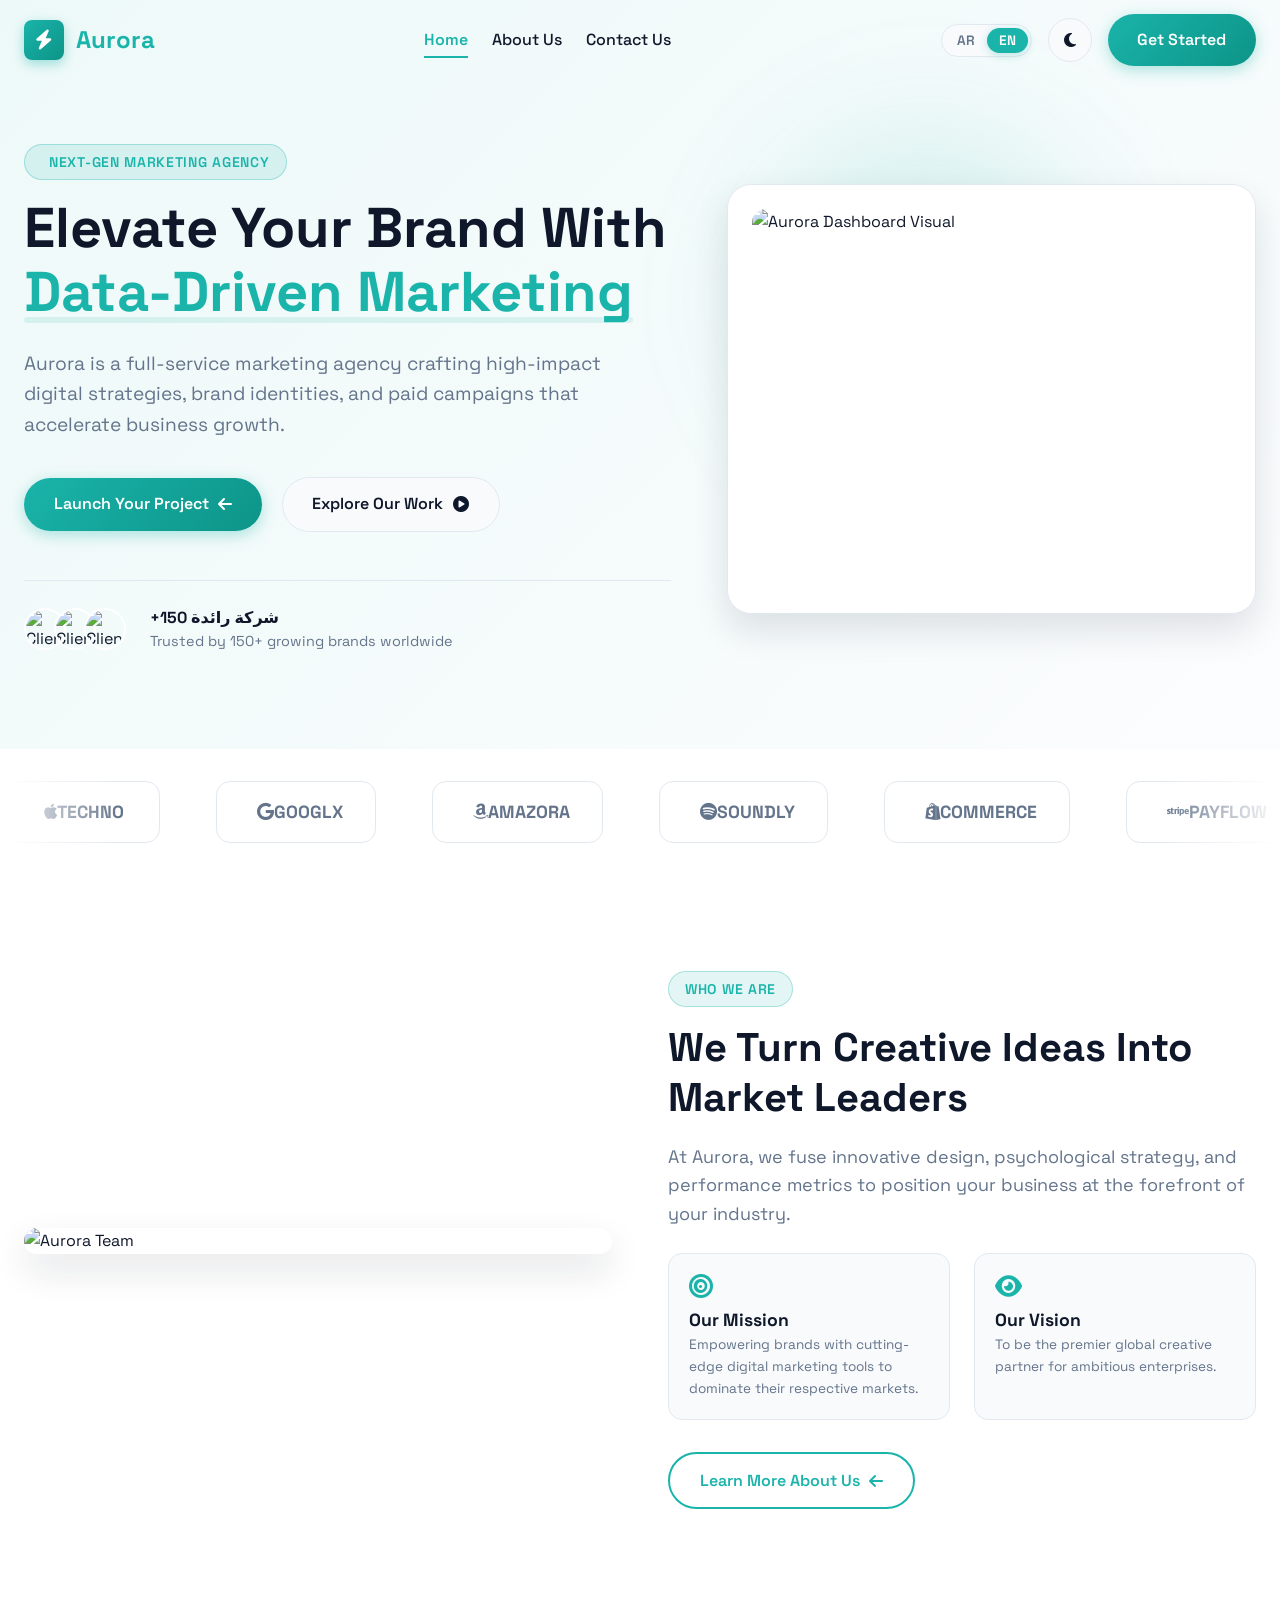
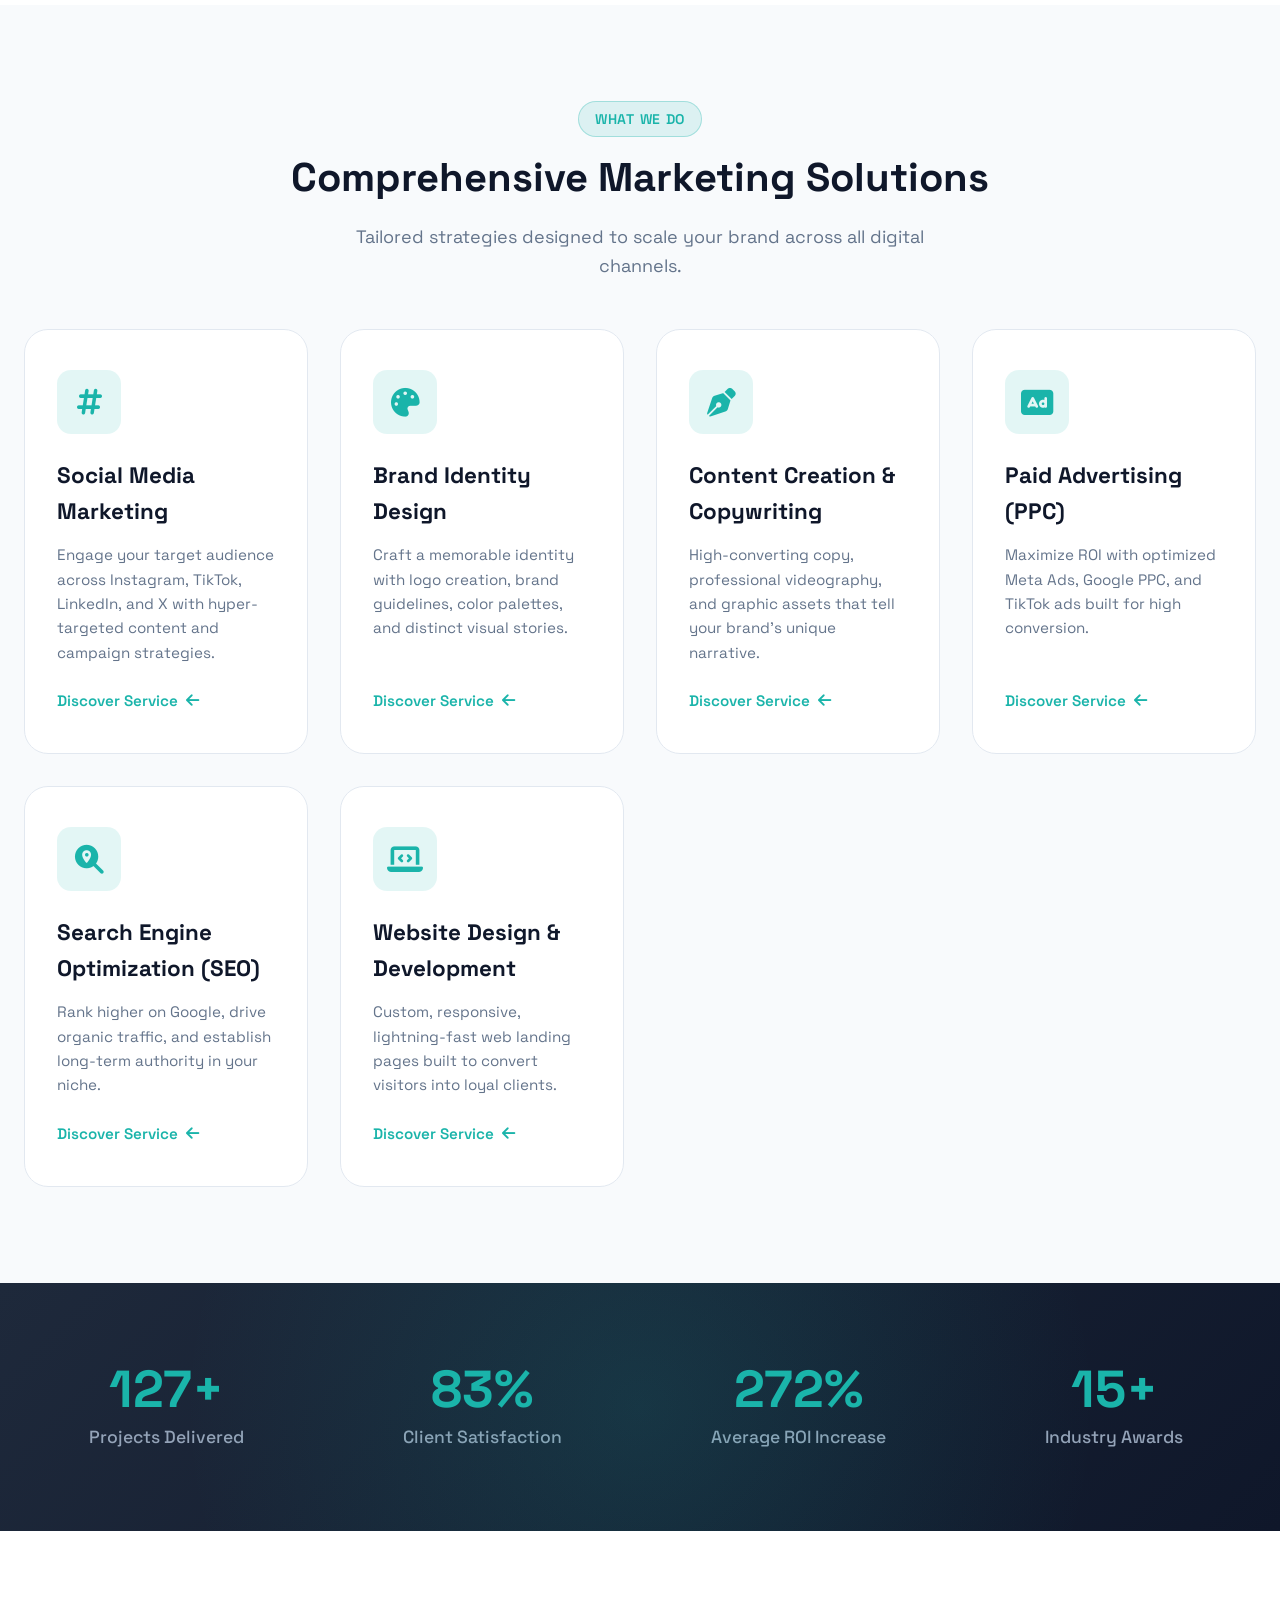
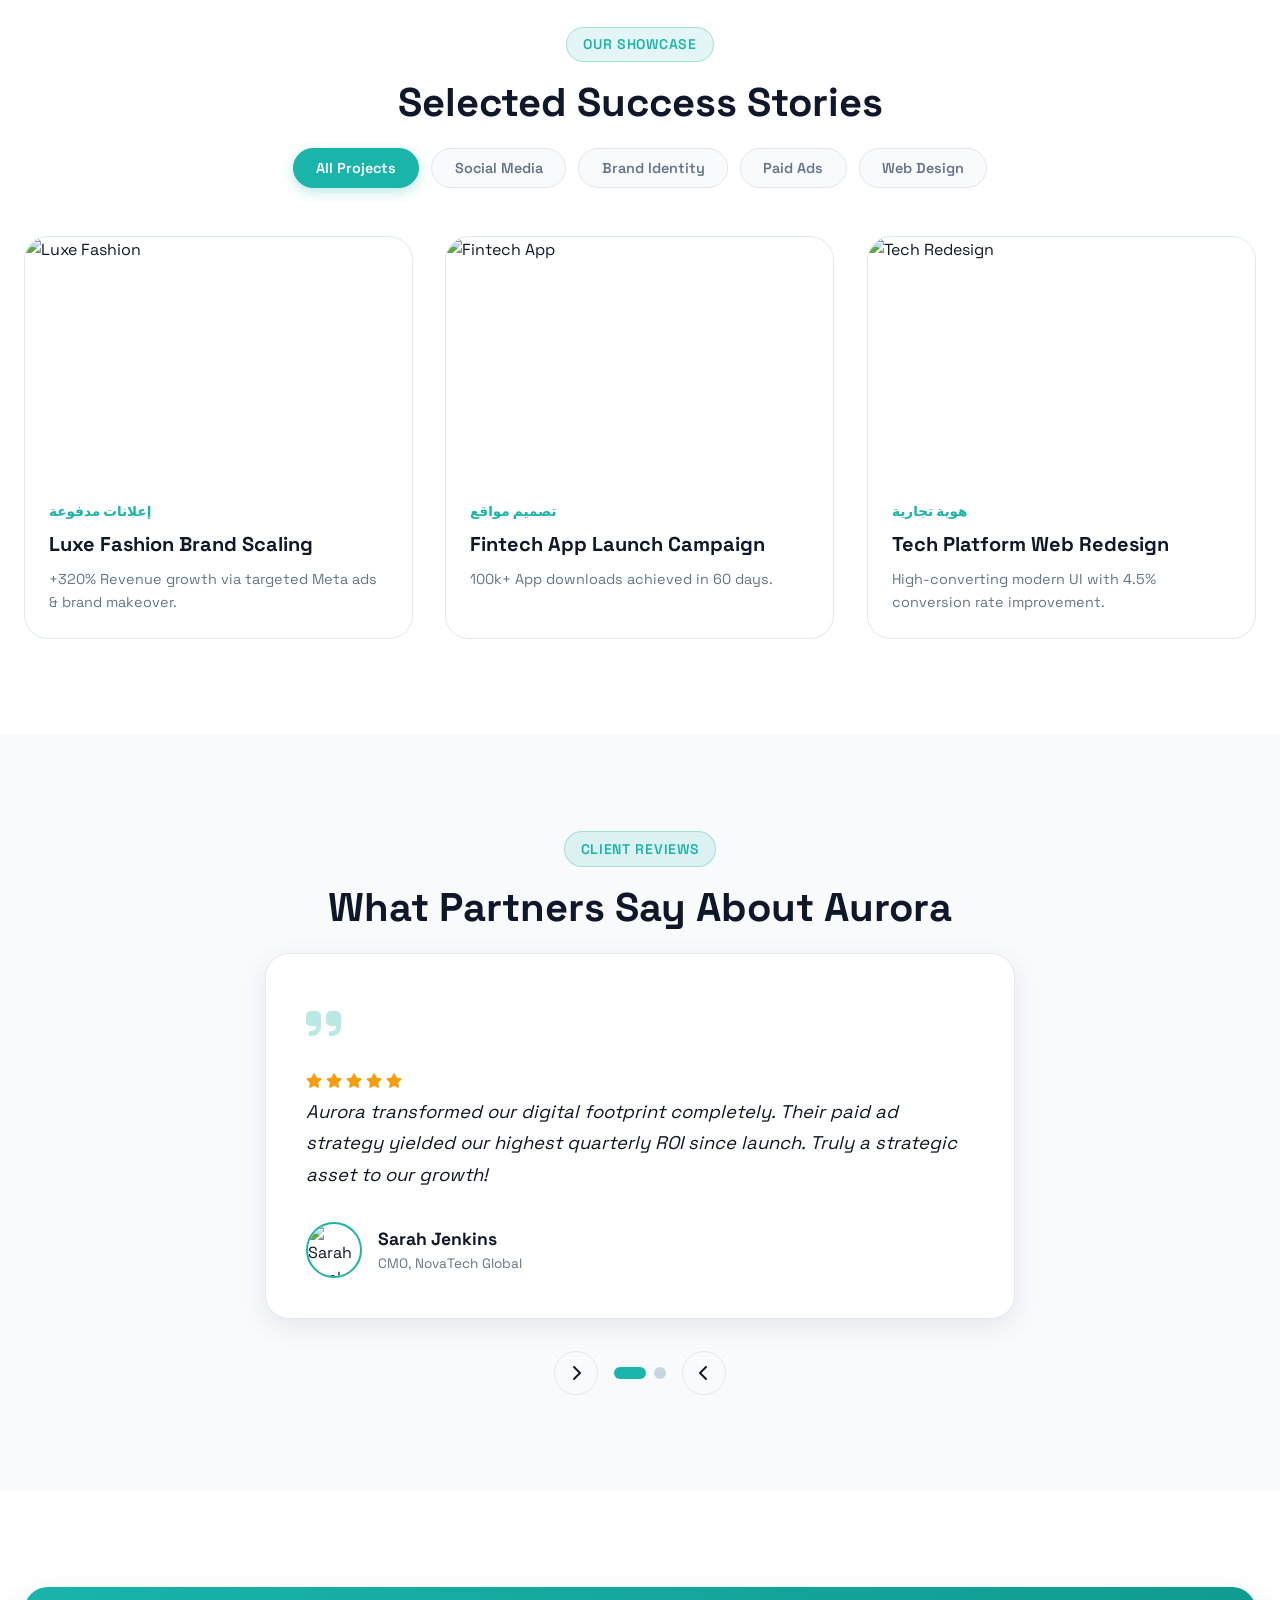
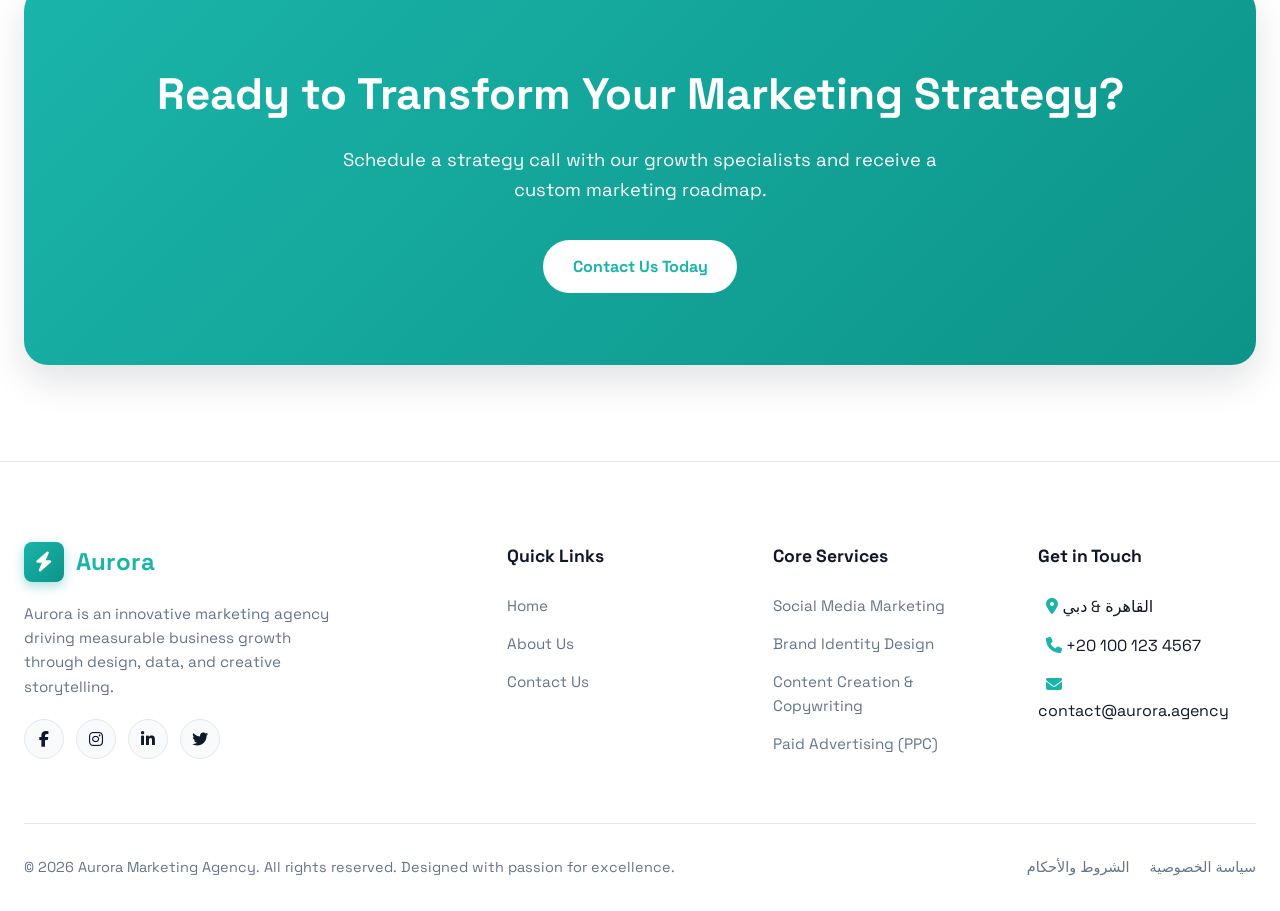
==== index.html @ a8f77949 "first commit" ====
<!doctype html>
<html lang="ar" dir="rtl" data-theme="light">
  <head>
    <meta charset="UTF-8" />
    <meta name="viewport" content="width=device-width, initial-scale=1.0" />
    <title>Aurora Marketing Agency | وكالة تسويق رقمي متكاملة</title>
    <meta
      name="description"
      content="Aurora هي وكالة تسويق رقمي متكاملة تقدم خدمات التسويق عبر وسائل التواصل، الهوية التجارية، الإعلانات المدفوعة، وSEO لتنمية أعمالك."
    />
    <meta
      name="keywords"
      content="تسويق رقمي, وكالة تسويق, إعلانات مدفوعة, هوية تجارية, SEO, تصميم مواقع, Aurora Marketing"
    />

    <!-- Open Graph / Facebook -->
    <meta property="og:type" content="website" />
    <meta
      property="og:title"
      content="Aurora Marketing Agency | وكالة تسويق رقمي متكاملة"
    />
    <meta
      property="og:description"
      content="ارتقِ بعلامتك التجارية مع التسويق الموجه بالبيانات والاستراتيجيات الرقمية المبتكرة."
    />
    <meta
      property="og:image"
      content="https://images.unsplash.com/photo-1460925895917-afdab827c52f?auto=format&fit=crop&w=1200&q=80"
    />

    <!-- Favicon -->
    <link
      rel="icon"
      href="data:image/svg+xml,<svg xmlns=%22http://www.w3.org/2000/svg%22 viewBox=%220 0 100 100%22><text y=%22.9em%22 font-size=%2290%22>⚡</text></svg>"
    />

    <!-- Stylesheets -->
    <link rel="stylesheet" href="css/style.css" />
    <link rel="stylesheet" href="css/responsive.css" />

    <!-- FontAwesome 6 Icons CDN -->
    <link
      rel="stylesheet"
      href="https://cdnjs.cloudflare.com/ajax/libs/font-awesome/6.4.0/css/all.min.css"
    />

    <!-- Prevent White Flash in Dark Mode -->
    <script>
      const THEME_KEY = 'aurora_theme';
      const theme =
        localStorage.getItem(THEME_KEY) ||
        (window.matchMedia('(prefers-color-scheme: dark)').matches
          ? 'dark'
          : 'light');
      document.documentElement.setAttribute('data-theme', theme);
      document.documentElement.style.colorScheme = theme;
    </script>
  </head>
  <body>
    <!-- Page Loader with Ripple Effect -->
    <div class="page-loader">
      <div class="loading-ripple"></div>
    </div>

    <!-- Header / Navigation -->
    <header class="header">
      <div class="container">
        <nav class="navbar">
          <a href="index.html" class="logo">
            <div class="logo-icon"><i class="fas fa-bolt"></i></div>
            <span>Aurora</span>
          </a>

          <!-- Desktop Navigation Menu -->
          <ul class="nav-menu nav-menu-desktop">
            <li>
              <a href="index.html" class="nav-link active" data-i18n="nav.home"
                >الرئيسية</a
              >
            </li>
            <li>
              <a href="about.html" class="nav-link" data-i18n="nav.about"
                >من نحن</a
              >
            </li>
            <li>
              <a href="contact.html" class="nav-link" data-i18n="nav.contact"
                >تواصل معنا</a
              >
            </li>
          </ul>

          <!-- Navigation Actions -->
          <div class="nav-actions">
            <!-- Language Switcher -->
            <div class="lang-switch">
              <button class="lang-btn active" data-lang="ar">AR</button>
              <button class="lang-btn" data-lang="en">EN</button>
            </div>

            <!-- Theme Toggle -->
            <button class="btn-icon theme-toggle" aria-label="Switch Theme">
              <i class="fas fa-moon"></i>
            </button>

            <!-- Desktop CTA -->
            <a
              href="contact.html"
              class="btn btn-primary nav-menu-desktop"
              data-i18n="nav.cta"
              >ابدأ الآن</a
            >

            <!-- Mobile Toggle Hamburger -->
            <button class="mobile-toggle" aria-label="Open Menu">
              <i class="fas fa-bars"></i>
            </button>
          </div>
        </nav>
      </div>
    </header>

    <!-- Mobile Off-Canvas Drawer -->
    <div class="drawer-overlay"></div>
    <div class="mobile-drawer">
      <div>
        <div
          style="
            display: flex;
            justify-content: space-between;
            align-items: center;
            margin-bottom: 2rem;
          "
        >
          <a href="index.html" class="logo">
            <div class="logo-icon"><i class="fas fa-bolt"></i></div>
            <span>Aurora</span>
          </a>
          <button class="drawer-close btn-icon">
            <i class="fas fa-times"></i>
          </button>
        </div>
        <ul style="display: flex; flex-direction: column; gap: 0.5rem">
          <li style="margin: 0 -0.75rem; padding: 0.75rem">
            <a href="index.html" class="nav-link active" data-i18n="nav.home"
              >الرئيسية</a
            >
          </li>
          <li style="margin: 0 -0.75rem; padding: 0.75rem">
            <a href="about.html" class="nav-link" data-i18n="nav.about"
              >من نحن</a
            >
          </li>
          <li style="margin: 0 -0.75rem; padding: 0.75rem">
            <a href="contact.html" class="nav-link" data-i18n="nav.contact"
              >تواصل معنا</a
            >
          </li>
        </ul>
      </div>
      <div style="margin-top: 2rem">
        <a
          href="contact.html"
          class="btn btn-primary"
          style="width: 100%"
          data-i18n="nav.cta"
          >ابدأ الآن</a
        >
      </div>
    </div>

    <!-- Hero Section -->
    <section class="hero">
      <div class="hero-glow"></div>
      <div class="container">
        <div class="hero-grid">
          <div class="hero-content animate-fade-left">
            <div class="section-tag">
              <i class="fas fa-sparkles"></i>
              <span data-i18n="hero.tag"
                >وكالة تسويق مبتكرة من الجيل الجديد</span
              >
            </div>
            <h1>
              <span data-i18n="hero.title_1">ارتقِ بعلامتك التجارية مع </span>
              <span class="highlight" data-i18n="hero.title_highlight"
                >التسويق الموجه بالبيانات</span
              >
            </h1>
            <p data-i18n="hero.desc">
              Aurora هي وكالة تسويق متكاملة تصمم استراتيجيات رقمية عالية
              التأثير، وهويات تجارية مميزة، وحملات إعلانية مدفوعة تسرّع نمو
              أعمالك.
            </p>
            <div class="hero-buttons">
              <a href="contact.html" class="btn btn-primary">
                <span data-i18n="hero.btn_primary">اطلاق مشروعك الآن</span>
                <i class="fas fa-arrow-left"></i>
              </a>
              <a href="clients.html" class="btn btn-secondary">
                <span data-i18n="hero.btn_secondary">استكشف أعمالنا</span>
                <i class="fas fa-play-circle"></i>
              </a>
            </div>
            <div class="hero-trust">
              <div class="avatar-group">
                <img
                  src="https://images.unsplash.com/photo-1534528741775-53994a69daeb?auto=format&fit=crop&w=100&q=80"
                  alt="Client Avatar 1"
                />
                <img
                  src="https://images.unsplash.com/photo-1507003211169-0a1dd7228f2d?auto=format&fit=crop&w=100&q=80"
                  alt="Client Avatar 2"
                />
                <img
                  src="https://images.unsplash.com/photo-1494790108377-be9c29b29330?auto=format&fit=crop&w=100&q=80"
                  alt="Client Avatar 3"
                />
              </div>
              <div class="hero-trust-text">
                <strong>+150 شركة رائدة</strong>
                <span data-i18n="hero.trust_text"
                  >ثق بنا لتنمية أعمالهم الرقمية</span
                >
              </div>
            </div>
          </div>

          <!-- Hero Visual Showcase -->
          <div class="hero-visual animate-fade-right">
            <div class="hero-card-main scroll-pan">
              <img
                src="https://images.unsplash.com/photo-1552664730-d307ca884978?auto=format&fit=crop&w=800&q=80"
                alt="Aurora Dashboard Visual"
              />
            </div>
          </div>
        </div>
      </div>
    </section>

    <!-- Client Logos Marquee -->
    <section class="marquee-wrapper">
      <div class="marquee-content">
        <div class="client-logo-item">
          <i class="fab fa-apple" style="margin-left: 8px"></i> TECHNO
        </div>
        <div class="client-logo-item">
          <i class="fab fa-google" style="margin-left: 8px"></i> GOOGLX
        </div>
        <div class="client-logo-item">
          <i class="fab fa-amazon" style="margin-left: 8px"></i> AMAZORA
        </div>
        <div class="client-logo-item">
          <i class="fab fa-spotify" style="margin-left: 8px"></i> SOUNDLY
        </div>
        <div class="client-logo-item">
          <i class="fab fa-shopify" style="margin-left: 8px"></i> COMMERCE
        </div>
        <div class="client-logo-item">
          <i class="fab fa-stripe" style="margin-left: 8px"></i> PAYFLOW
        </div>

        <!-- Duplicate set for seamless continuous ticker -->
        <div class="client-logo-item">
          <i class="fab fa-apple" style="margin-left: 8px"></i> TECHNO
        </div>
        <div class="client-logo-item">
          <i class="fab fa-google" style="margin-left: 8px"></i> GOOGLX
        </div>
        <div class="client-logo-item">
          <i class="fab fa-amazon" style="margin-left: 8px"></i> AMAZORA
        </div>
        <div class="client-logo-item">
          <i class="fab fa-spotify" style="margin-left: 8px"></i> SOUNDLY
        </div>
        <div class="client-logo-item">
          <i class="fab fa-shopify" style="margin-left: 8px"></i> COMMERCE
        </div>
        <div class="client-logo-item">
          <i class="fab fa-stripe" style="margin-left: 8px"></i> PAYFLOW
        </div>
      </div>
    </section>

    <!-- About Preview Section -->
    <section class="section-padding">
      <div class="container">
        <div
          style="
            display: grid;
            grid-template-columns: 1fr 1fr;
            gap: 3.5rem;
            align-items: center;
          "
        >
          <div class="reveal">
            <div style="position: relative">
              <img
                src="https://images.unsplash.com/photo-1522071820081-009f0129c71c?auto=format&fit=crop&w=800&q=80"
                alt="Aurora Team"
                style="
                  border-radius: var(--radius-lg);
                  box-shadow: var(--shadow-lg);
                "
              />
            </div>
          </div>
          <div class="reveal reveal-delay-1">
            <div class="section-tag" data-i18n="about_preview.tag">من نحن</div>
            <h2 class="section-title" data-i18n="about_preview.title">
              نحوّل الأفكار الإبداعية إلى قادة في السوق
            </h2>
            <p
              class="section-subtitle"
              style="margin: 0 0 1.5rem 0"
              data-i18n="about_preview.desc"
            >
              في Aurora، ندمج بين التصميم المبتكر، الاستراتيجية النفسية، ومقاييس
              الأداء لوضع شركتك في طليعة مجالها.
            </p>
            <div
              style="
                display: grid;
                grid-template-columns: 1fr 1fr;
                gap: 1.5rem;
                margin-bottom: 2rem;
              "
            >
              <div
                style="
                  background: var(--bg-surface);
                  padding: 1.25rem;
                  border-radius: var(--radius-md);
                  border: 1px solid var(--border-color);
                "
              >
                <i
                  class="fas fa-bullseye"
                  style="
                    color: var(--primary-color);
                    font-size: 1.5rem;
                    margin-bottom: 0.5rem;
                  "
                ></i>
                <h4
                  data-i18n="about_preview.mission_title"
                  style="font-size: 1.1rem; font-weight: 700"
                >
                  مهمتنا
                </h4>
                <p
                  style="font-size: 0.85rem; color: var(--text-muted)"
                  data-i18n="about_preview.mission_desc"
                >
                  تمكين العلامات التجارية بأحدث أدوات التسويق الرقمي للسيطرة على
                  أسواقها.
                </p>
              </div>
              <div
                style="
                  background: var(--bg-surface);
                  padding: 1.25rem;
                  border-radius: var(--radius-md);
                  border: 1px solid var(--border-color);
                "
              >
                <i
                  class="fas fa-eye"
                  style="
                    color: var(--primary-color);
                    font-size: 1.5rem;
                    margin-bottom: 0.5rem;
                  "
                ></i>
                <h4
                  data-i18n="about_preview.vision_title"
                  style="font-size: 1.1rem; font-weight: 700"
                >
                  رؤيتنا
                </h4>
                <p
                  style="font-size: 0.85rem; color: var(--text-muted)"
                  data-i18n="about_preview.vision_desc"
                >
                  أن نكون الشريك الإبداعي العالمي الأول للمؤسسات الطموحة.
                </p>
              </div>
            </div>
            <a href="about.html" class="btn btn-outline">
              <span data-i18n="about_preview.read_more">اعرف المزيد عنا</span>
              <i class="fas fa-arrow-left"></i>
            </a>
          </div>
        </div>
      </div>
    </section>

    <!-- Core Services Section -->
    <section
      class="section-padding"
      style="background-color: var(--bg-surface)"
    >
      <div class="container">
        <div class="text-center">
          <div class="section-tag" data-i18n="services.tag">ماذا نقدم</div>
          <h2 class="section-title" data-i18n="services.title">
            حلول تسويقية متكاملة
          </h2>
          <p class="section-subtitle" data-i18n="services.subtitle">
            استراتيجيات مخصصة مصممة لتوسيع نطاق عملك عبر جميع القنوات الرقمية.
          </p>
        </div>

        <div class="services-grid">
          <!-- Service 1 -->
          <div class="service-card reveal">
            <div class="service-icon"><i class="fas fa-hashtag"></i></div>
            <h3 data-i18n="services.s1_title">التسويق عبر منصات التواصل</h3>
            <p data-i18n="services.s1_desc">
              جذب جمهورك المستهدف على إنستغرام، تيك توك، لينكد إن، وX محتوى
              استراتيجي وإعلانات موجهة بدقة.
            </p>
            <a href="services.html" class="service-link"
              ><span data-i18n="services.learn_more">اكتشف الخدمة</span>
              <i class="fas fa-arrow-left"></i
            ></a>
          </div>

          <!-- Service 2 -->
          <div class="service-card reveal reveal-delay-1">
            <div class="service-icon"><i class="fas fa-palette"></i></div>
            <h3 data-i18n="services.s2_title">تصميم الهوية التجارية</h3>
            <p data-i18n="services.s2_desc">
              ابتكار هوية بصرية لا تُنسى تشمل الشعارات، أدلة العلامة التجارية،
              ولوحات الألوان المتميزة.
            </p>
            <a href="services.html" class="service-link"
              ><span data-i18n="services.learn_more">اكتشف الخدمة</span>
              <i class="fas fa-arrow-left"></i
            ></a>
          </div>

          <!-- Service 3 -->
          <div class="service-card reveal reveal-delay-2">
            <div class="service-icon"><i class="fas fa-pen-nib"></i></div>
            <h3 data-i18n="services.s3_title">
              صناعة المحتوى وكتابة الإعلانات
            </h3>
            <p data-i18n="services.s3_desc">
              نصوص إعلانية محفزة للتحويل، إنتاج فيديو احترافي، وتصاميم تروي قصة
              علمتك الفريدة.
            </p>
            <a href="services.html" class="service-link"
              ><span data-i18n="services.learn_more">اكتشف الخدمة</span>
              <i class="fas fa-arrow-left"></i
            ></a>
          </div>

          <!-- Service 4 -->
          <div class="service-card reveal reveal-delay-3">
            <div class="service-icon"><i class="fas fa-ad"></i></div>
            <h3 data-i18n="services.s4_title">الإعلانات المدفوعة (PPC)</h3>
            <p data-i18n="services.s4_desc">
              تحقيق أعلى عائد استثمار من خلال إعلانات Meta و Google و TikTok
              المحسّنة للتحويلات.
            </p>
            <a href="services.html" class="service-link"
              ><span data-i18n="services.learn_more">اكتشف الخدمة</span>
              <i class="fas fa-arrow-left"></i
            ></a>
          </div>

          <!-- Service 5 -->
          <div class="service-card reveal">
            <div class="service-icon">
              <i class="fas fa-search-location"></i>
            </div>
            <h3 data-i18n="services.s5_title">تحسين محركات البحث (SEO)</h3>
            <p data-i18n="services.s5_desc">
              الظهور في صدارة نتائج جوجل، زيادة الزيارات المجانية، وبناء سلطة
              طويلة المدى في مجالك.
            </p>
            <a href="services.html" class="service-link"
              ><span data-i18n="services.learn_more">اكتشف الخدمة</span>
              <i class="fas fa-arrow-left"></i
            ></a>
          </div>

          <!-- Service 6 -->
          <div class="service-card reveal reveal-delay-1">
            <div class="service-icon"><i class="fas fa-laptop-code"></i></div>
            <h3 data-i18n="services.s6_title">تصميم وتطوير المواقع</h3>
            <p data-i18n="services.s6_desc">
              صفحات هبوط مخصصة، فائقة السرعة، ومصممة خصيصاً لتحويل الزوار إلى
              عملاء دائمين.
            </p>
            <a href="services.html" class="service-link"
              ><span data-i18n="services.learn_more">اكتشف الخدمة</span>
              <i class="fas fa-arrow-left"></i
            ></a>
          </div>
        </div>
      </div>
    </section>

    <!-- Statistics Counter Section -->
    <section class="stats-banner">
      <div class="container">
        <div class="stats-grid">
          <div class="stat-item">
            <h3 class="stat-number" data-target="150" data-suffix="+">0</h3>
            <p data-i18n="stats.projects">مشروع مُنجز</p>
          </div>
          <div class="stat-item">
            <h3 class="stat-number" data-target="98" data-suffix="%">0</h3>
            <p data-i18n="stats.satisfaction">نسبة رضا العملاء</p>
          </div>
          <div class="stat-item">
            <h3 class="stat-number" data-target="320" data-suffix="%">0</h3>
            <p data-i18n="stats.roi">متوسط زيادة عائد الاستثمار</p>
          </div>
          <div class="stat-item">
            <h3 class="stat-number" data-target="18" data-suffix="+">0</h3>
            <p data-i18n="stats.awards">جائزة تسويقية</p>
          </div>
        </div>
      </div>
    </section>

    <!-- Portfolio / Showcase Preview -->
    <section class="section-padding">
      <div class="container">
        <div class="text-center">
          <div class="section-tag" data-i18n="portfolio.tag">معرض أعمالنا</div>
          <h2 class="section-title" data-i18n="portfolio.title">
            قصص نجاح مختارة
          </h2>
        </div>

        <!-- Filters -->
        <div class="portfolio-filters">
          <button
            class="filter-btn active"
            data-filter="all"
            data-i18n="portfolio.filter_all"
          >
            جميع المشاريع
          </button>
          <button
            class="filter-btn"
            data-filter="social"
            data-i18n="portfolio.filter_social"
          >
            سوشيال ميديا
          </button>
          <button
            class="filter-btn"
            data-filter="brand"
            data-i18n="portfolio.filter_brand"
          >
            هوية تجارية
          </button>
          <button
            class="filter-btn"
            data-filter="ads"
            data-i18n="portfolio.filter_ads"
          >
            إعلانات مدفوعة
          </button>
          <button
            class="filter-btn"
            data-filter="web"
            data-i18n="portfolio.filter_web"
          >
            تصميم مواقع
          </button>
        </div>

        <div class="portfolio-grid">
          <!-- Project 1 -->
          <div class="portfolio-card reveal" data-category="ads">
            <div class="portfolio-image">
              <img
                src="https://images.unsplash.com/photo-1511556532299-8f662fc26c06?auto=format&fit=crop&w=600&q=80"
                alt="Luxe Fashion"
              />
              <div class="portfolio-overlay">
                <a
                  href="clients.html"
                  class="btn btn-primary"
                  data-i18n="portfolio.view_case"
                  >عرض حالة الدراسة</a
                >
              </div>
            </div>
            <div class="portfolio-body">
              <div class="portfolio-category">إعلانات مدفوعة</div>
              <h3 class="portfolio-title" data-i18n="portfolio.p1_title">
                توسيع علامة أزياء فاخرة
              </h3>
              <p class="portfolio-desc" data-i18n="portfolio.p1_desc">
                نمو الإيرادات بنسبة +320% عبر إعلانات مدفوعة وتجديد الهوية
                البصرية.
              </p>
            </div>
          </div>

          <!-- Project 2 -->
          <div class="portfolio-card reveal reveal-delay-1" data-category="web">
            <div class="portfolio-image">
              <img
                src="https://images.unsplash.com/photo-1551288049-bebda4e38f71?auto=format&fit=crop&w=600&q=80"
                alt="Fintech App"
              />
              <div class="portfolio-overlay">
                <a
                  href="clients.html"
                  class="btn btn-primary"
                  data-i18n="portfolio.view_case"
                  >عرض حالة الدراسة</a
                >
              </div>
            </div>
            <div class="portfolio-body">
              <div class="portfolio-category">تصميم مواقع</div>
              <h3 class="portfolio-title" data-i18n="portfolio.p2_title">
                حملة إطلاق تطبيق مالي (Fintech)
              </h3>
              <p class="portfolio-desc" data-i18n="portfolio.p2_desc">
                تحقيق أكثر من 100 ألف تنزيل للتطبيق خلال 60 يوماً.
              </p>
            </div>
          </div>

          <!-- Project 3 -->
          <div
            class="portfolio-card reveal reveal-delay-2"
            data-category="brand"
          >
            <div class="portfolio-image">
              <img
                src="https://images.unsplash.com/photo-1507679799987-c73779587ccf?auto=format&fit=crop&w=600&q=80"
                alt="Tech Redesign"
              />
              <div class="portfolio-overlay">
                <a
                  href="clients.html"
                  class="btn btn-primary"
                  data-i18n="portfolio.view_case"
                  >عرض حالة الدراسة</a
                >
              </div>
            </div>
            <div class="portfolio-body">
              <div class="portfolio-category">هوية تجارية</div>
              <h3 class="portfolio-title" data-i18n="portfolio.p3_title">
                إعادة تصميم منصة تقنية
              </h3>
              <p class="portfolio-desc" data-i18n="portfolio.p3_desc">
                واجهة مستخدم حديثة زادت نسبة التحويل بمقدار 4.5%.
              </p>
            </div>
          </div>
        </div>
      </div>
    </section>

    <!-- Testimonials Section -->
    <section class="section-padding testimonials-section">
      <div class="container">
        <div class="text-center">
          <div class="section-tag" data-i18n="testimonials.tag">
            آراء العملاء
          </div>
          <h2 class="section-title" data-i18n="testimonials.title">
            ماذا يقول شركاؤنا عن Aurora
          </h2>
        </div>

        <div class="testimonials-slider">
          <!-- Testimonial 1 -->
          <div class="testimonial-card">
            <div class="quote-icon"><i class="fas fa-quote-right"></i></div>
            <div class="stars">
              <i class="fas fa-star"></i><i class="fas fa-star"></i
              ><i class="fas fa-star"></i><i class="fas fa-star"></i
              ><i class="fas fa-star"></i>
            </div>
            <p class="testimonial-text" data-i18n="testimonials.t1_text">
              غيرت Aurora حضورنا الرقمي بالكامل. أثمرت استراتيجية الإعلانات
              المدفوعة عن أعلى عائد استثمار ربع سنوي لنا منذ الإطلاق. شريك
              استراتيجي حقيقي!
            </p>
            <div class="testimonial-user">
              <img
                src="https://images.unsplash.com/photo-1573496359142-b8d87734a5a2?auto=format&fit=crop&w=120&q=80"
                alt="Sarah Jenkins"
              />
              <div class="user-details">
                <h4 data-i18n="testimonials.t1_name">سارة جينكينز</h4>
                <p data-i18n="testimonials.t1_role">
                  مديرة التسويق، NovaTech Global
                </p>
              </div>
            </div>
          </div>

          <!-- Testimonial 2 -->
          <div class="testimonial-card" style="display: none">
            <div class="quote-icon"><i class="fas fa-quote-right"></i></div>
            <div class="stars">
              <i class="fas fa-star"></i><i class="fas fa-star"></i
              ><i class="fas fa-star"></i><i class="fas fa-star"></i
              ><i class="fas fa-star"></i>
            </div>
            <p class="testimonial-text" data-i18n="testimonials.t2_text">
              العمل مع فريق Aurora كان كامتلاك قسم تسويق داخلي نخبي. إعادة بناء
              الهوية والموقع تجاوزت كافة التوقعات.
            </p>
            <div class="testimonial-user">
              <img
                src="https://images.unsplash.com/photo-1500648767791-00dcc994a43e?auto=format&fit=crop&w=120&q=80"
                alt="Tariq Al-Mansoor"
              />
              <div class="user-details">
                <h4 data-i18n="testimonials.t2_name">طارق المنصور</h4>
                <p data-i18n="testimonials.t2_role">المؤسس، Apex Holdings</p>
              </div>
            </div>
          </div>

          <!-- Controls -->
          <div class="slider-controls">
            <button class="btn-icon slider-prev">
              <i class="fas fa-chevron-right"></i>
            </button>
            <div class="dot-indicators">
              <span class="dot active"></span>
              <span class="dot"></span>
            </div>
            <button class="btn-icon slider-next">
              <i class="fas fa-chevron-left"></i>
            </button>
          </div>
        </div>
      </div>
    </section>

    <!-- CTA Banner -->
    <section class="section-padding">
      <div class="container">
        <div class="cta-banner">
          <h2 data-i18n="cta.title">
            هل أنت مستعد لتحويل استراتيجيتك التسويقية؟
          </h2>
          <p data-i18n="cta.subtitle">
            احجز جلسة استشارية مع خبراء النمو لدينا واحصل على خطة تسويقية مخصصة
            لمشروعك.
          </p>
          <a
            href="contact.html"
            class="btn btn-cta-secondary"
            data-i18n="cta.btn"
            >تواصل معنا اليوم</a
          >
        </div>
      </div>
    </section>

    <!-- Footer -->
    <footer class="site-footer">
      <div class="container">
        <div class="footer-grid">
          <div class="footer-brand">
            <a href="index.html" class="logo" style="margin-bottom: 1rem">
              <div class="logo-icon"><i class="fas fa-bolt"></i></div>
              <span>Aurora</span>
            </a>
            <p data-i18n="footer.brand_desc">
              Aurora هي وكالة تسويق مبتكرة تقود النمو الفعلي للأعمال من خلال
              التصميم، البيانات، وصناعة المحتوى الإبداعي.
            </p>
            <div class="social-links">
              <a href="#" class="social-link" aria-label="Facebook"
                ><i class="fab fa-facebook-f"></i
              ></a>
              <a href="#" class="social-link" aria-label="Instagram"
                ><i class="fab fa-instagram"></i
              ></a>
              <a href="#" class="social-link" aria-label="LinkedIn"
                ><i class="fab fa-linkedin-in"></i
              ></a>
              <a href="#" class="social-link" aria-label="X Twitter"
                ><i class="fab fa-twitter"></i
              ></a>
            </div>
          </div>

          <div class="footer-col">
            <h4 data-i18n="footer.quick_links">روابط سريعة</h4>
            <div class="footer-links">
              <a href="index.html" data-i18n="nav.home">الرئيسية</a>
              <a href="about.html" data-i18n="nav.about">من نحن</a>
              <a href="contact.html" data-i18n="nav.contact">تواصل معنا</a>
            </div>
          </div>

          <div class="footer-col">
            <h4 data-i18n="footer.services_heading">خدماتنا الرئيسية</h4>
            <div class="footer-links">
              <a href="services.html" data-i18n="services.s1_title"
                >التسويق عبر منصات التواصل</a
              >
              <a href="services.html" data-i18n="services.s2_title"
                >تصميم الهوية التجارية</a
              >
              <a href="services.html" data-i18n="services.s3_title"
                >صناعة المحتوى والإعلانات</a
              >
              <a href="services.html" data-i18n="services.s4_title"
                >الإعلانات المدفوعة (PPC)</a
              >
            </div>
          </div>

          <div class="footer-col">
            <h4 data-i18n="footer.contact_heading">معلومات التواصل</h4>
            <div class="footer-links">
              <p>
                <i
                  class="fas fa-map-marker-alt"
                  style="color: var(--primary-color); margin-left: 8px"
                ></i>
                القاهرة & دبي
              </p>
              <p>
                <i
                  class="fas fa-phone"
                  style="color: var(--primary-color); margin-left: 8px"
                ></i>
                +20 100 123 4567
              </p>
              <p>
                <i
                  class="fas fa-envelope"
                  style="color: var(--primary-color); margin-left: 8px"
                ></i>
                contact@aurora.agency
              </p>
            </div>
          </div>
        </div>

        <div class="footer-bottom">
          <p>
            &copy; 2026 Aurora Marketing Agency.
            <span data-i18n="footer.rights">جميع الحقوق محفوظة.</span>
          </p>
          <div>
            <a href="#" style="margin-left: 1rem; color: var(--text-muted)"
              >سياسة الخصوصية</a
            >
            <a href="#" style="color: var(--text-muted)">الشروط والأحكام</a>
          </div>
        </div>
      </div>
    </footer>

    <!-- Scroll to top button -->
    <button class="scroll-top-btn" aria-label="Scroll to top">
      <i class="fas fa-arrow-up"></i>
    </button>

    <!-- Scripts -->
    <script src="js/theme.js"></script>
    <script src="js/language.js"></script>
    <script src="js/navbar.js"></script>
    <script src="js/animation.js"></script>
    <script src="js/main.js"></script>
  </body>
</html>
---- css/style.css ----
/* ==========================================================================
   Aurora Marketing Agency - Main Stylesheet
   ========================================================================== */

@import url('./variables.css');
@import url('./animation.css');
@import url('https://fonts.googleapis.com/css2?family=Readex+Pro:wght@300;400;500;600;700;800&family=Space+Grotesk:wght@300;400;500;600;700&display=swap');

/* --- Base & Reset --- */
*,
*::before,
*::after {
  box-sizing: border-box;
  margin: 0;
  padding: 0;
}

html {
  scroll-behavior: smooth;
  font-size: 16px;
  -webkit-text-size-adjust: 100%;
}

body {
  font-family: var(--font-current);
  background-color: var(--bg-main);
  color: var(--text-main);
  line-height: 1.6;
  overflow-x: hidden;
  transition:
    background-color var(--transition-normal),
    color var(--transition-normal);
}

a {
  color: inherit;
  text-decoration: none;
  transition: color var(--transition-fast);
}

ul {
  list-style: none;
}

img,
svg {
  max-width: 100%;
  height: auto;
  display: block;
}

button,
input,
textarea,
select {
  font-family: inherit;
  font-size: inherit;
  border: none;
  outline: none;
  background: none;
}

button {
  cursor: pointer;
}

/* --- Container & Utilities --- */
.container {
  width: 100%;
  max-width: var(--container-max-width);
  margin: 0 auto;
  padding: 0 1.5rem;
}

.section-padding {
  padding: 6rem 0;
}

.text-center {
  text-align: center;
}
.text-left {
  text-align: left;
}
.text-right {
  text-align: right;
}

[dir='rtl'] .text-left {
  text-align: right;
}
[dir='rtl'] .text-right {
  text-align: left;
}

.highlight {
  color: var(--primary-color);
  position: relative;
  display: inline-block;
}

.highlight::after {
  content: '';
  position: absolute;
  bottom: 2px;
  left: 0;
  width: 100%;
  height: 6px;
  background-color: var(--primary-light);
  border-radius: var(--radius-full);
  z-index: -1;
}

.section-tag {
  display: inline-flex;
  align-items: center;
  gap: 0.5rem;
  padding: 0.35rem 1rem;
  background-color: var(--primary-light);
  color: var(--primary-color);
  border: 1px solid rgba(26, 180, 170, 0.3);
  border-radius: var(--radius-full);
  font-size: 0.875rem;
  font-weight: 600;
  text-transform: uppercase;
  letter-spacing: 0.05em;
  margin-bottom: 1rem;
}

.section-title {
  font-size: 2.5rem;
  font-weight: 800;
  line-height: 1.25;
  margin-bottom: 1.25rem;
  color: var(--text-main);
}

.section-subtitle {
  font-size: 1.125rem;
  color: var(--text-muted);
  max-width: 650px;
  margin: 0 auto 3rem auto;
}

/* --- Buttons System --- */
.btn {
  display: inline-flex;
  align-items: center;
  justify-content: center;
  gap: 0.6rem;
  padding: 0.85rem 1.85rem;
  font-weight: 600;
  font-size: 1rem;
  border-radius: var(--radius-full);
  transition: all var(--transition-normal);
  white-space: nowrap;
  position: relative;
  overflow: hidden;
}

.btn-primary {
  background: var(--gradient-primary);
  color: #ffffff;
  box-shadow: 0 4px 15px rgba(26, 180, 170, 0.35);
}

.btn-primary:hover {
  transform: translateY(-3px);
  box-shadow: 0 8px 25px rgba(26, 180, 170, 0.5);
  color: #ffffff;
}

.btn-secondary {
  background-color: var(--bg-surface);
  color: var(--text-main);
  border: 1px solid var(--border-color);
}

.btn-secondary:hover {
  background-color: var(--border-color);
  transform: translateY(-3px);
}

.btn-outline {
  border: 2px solid var(--primary-color);
  color: var(--primary-color);
  background: transparent;
}

.btn-outline:hover {
  background-color: var(--primary-color);
  color: #ffffff;
  transform: translateY(-3px);
}

.btn-icon {
  width: 44px;
  height: 44px;
  padding: 0;
  border-radius: 50%;
  background-color: var(--bg-surface);
  border: 1px solid var(--border-color);
  color: var(--text-main);
  display: inline-flex;
  align-items: center;
  justify-content: center;
  transition: all var(--transition-fast);
}

.btn-icon:hover {
  background-color: var(--primary-light);
  color: var(--primary-color);
  border-color: var(--primary-color);
}

/* --- Navigation Header --- */
.header {
  position: fixed;
  top: 0;
  left: 0;
  width: 100%;
  height: var(--navbar-height);
  z-index: 1000;
  transition: all var(--transition-normal);
  padding: 0;
}

.header .container {
  height: 100%;
  padding: 0 1.5rem;
  display: flex;
  align-items: center;
}

.header.scrolled {
  background-color: var(--bg-glass);
  backdrop-filter: blur(16px);
  -webkit-backdrop-filter: blur(16px);
  box-shadow: var(--shadow-sm);
  height: 70px;
}

.navbar {
  display: flex;
  align-items: center;
  justify-content: space-between;
  height: 100%;
  width: 100%;
  padding: 0;
}

.logo {
  display: flex;
  align-items: center;
  gap: 0.75rem;
  font-size: 1.5rem;
  font-weight: 800;
  color: var(--text-main);
}

.logo-icon {
  width: 40px;
  height: 40px;
  background: var(--gradient-primary);
  border-radius: var(--radius-sm);
  display: flex;
  align-items: center;
  justify-content: center;
  color: #ffffff;
  font-size: 1.25rem;
  box-shadow: 0 4px 12px rgba(26, 180, 170, 0.4);
}

.logo span {
  color: var(--primary-color);
}

.nav-menu {
  display: flex;
  align-items: center;
  gap: 1.5rem;
}

.nav-link {
  font-weight: 500;
  color: var(--text-main);
  position: relative;
  padding: 0.5rem 0;
}

.nav-link::after {
  content: '';
  position: absolute;
  bottom: 0;
  left: 0;
  width: 0%;
  height: 2px;
  background-color: var(--primary-color);
  transition: width var(--transition-normal);
}

[dir='rtl'] .nav-link::after {
  left: auto;
  right: 0;
}

.nav-link:hover::after,
.nav-link.active::after {
  width: 100%;
}

.nav-link.active {
  color: var(--primary-color);
  font-weight: 600;
}

.nav-actions {
  display: flex;
  align-items: center;
  gap: 1rem;
}

.lang-switch {
  display: flex;
  align-items: center;
  background-color: var(--bg-surface);
  border: 1px solid var(--border-color);
  border-radius: var(--radius-full);
  padding: 3px;
}

.lang-btn {
  padding: 0.25rem 0.75rem;
  font-size: 0.85rem;
  font-weight: 600;
  border-radius: var(--radius-full);
  color: var(--text-muted);
  transition: all var(--transition-fast);
}

.lang-btn.active {
  background-color: var(--primary-color);
  color: #ffffff;
  box-shadow: 0 2px 8px rgba(26, 180, 170, 0.3);
}

/* Mobile Nav Drawer Toggle */
.mobile-toggle {
  display: none;
  font-size: 1.5rem;
  color: var(--text-main);
  background: none;
}

.mobile-drawer {
  position: fixed;
  top: 0;
  right: -100%;
  width: 300px;
  height: 100vh;
  background-color: var(--bg-card);
  box-shadow: var(--shadow-lg);
  z-index: 1050;
  padding: 2rem 1.5rem;
  display: flex;
  flex-direction: column;
  justify-content: space-between;
  transition: right var(--transition-normal);
}

[dir='rtl'] .mobile-drawer {
  right: auto;
  left: -100%;
  transition: left var(--transition-normal);
}

.mobile-drawer.open {
  right: 0;
}

[dir='rtl'] .mobile-drawer.open {
  left: 0;
}

.drawer-overlay {
  position: fixed;
  top: 0;
  left: 0;
  width: 100vw;
  height: 100vh;
  background-color: rgba(15, 23, 42, 0.6);
  backdrop-filter: blur(4px);
  z-index: 1040;
  opacity: 0;
  pointer-events: none;
  transition: opacity var(--transition-normal);
}

.drawer-overlay.open {
  opacity: 1;
  pointer-events: auto;
}

/* --- Hero Section --- */
.hero {
  position: relative;
  padding-top: calc(var(--navbar-height) + 4rem);
  padding-bottom: 6rem;
  background: var(--gradient-hero);
  overflow: hidden;
}

.hero-glow {
  position: absolute;
  top: 10%;
  right: 10%;
  width: 450px;
  height: 450px;
  background: radial-gradient(
    circle,
    rgba(26, 180, 170, 0.25) 0%,
    rgba(26, 180, 170, 0) 70%
  );
  filter: blur(50px);
  z-index: 0;
  pointer-events: none;
}

.hero-grid {
  display: grid;
  grid-template-columns: 1.1fr 0.9fr;
  align-items: center;
  gap: 3.5rem;
  position: relative;
  z-index: 1;
}

.hero-content h1 {
  font-size: 3.5rem;
  font-weight: 800;
  line-height: 1.15;
  margin-bottom: 1.5rem;
  color: var(--text-main);
}

.hero-content p {
  font-size: 1.2rem;
  color: var(--text-muted);
  margin-bottom: 2.25rem;
  max-width: 580px;
}

.hero-buttons {
  display: flex;
  align-items: center;
  gap: 1.25rem;
  flex-wrap: wrap;
  margin-bottom: 3rem;
}

.hero-trust {
  display: flex;
  align-items: center;
  gap: 1.5rem;
  padding-top: 1.5rem;
  border-top: 1px solid var(--border-color);
}

.avatar-group {
  display: flex;
  align-items: center;
}

.avatar-group img {
  width: 42px;
  height: 42px;
  border-radius: 50%;
  border: 2px solid var(--bg-main);
  margin-left: -12px;
  object-fit: cover;
}

[dir='rtl'] .avatar-group img {
  margin-left: 0;
  margin-right: -12px;
}

.avatar-group img:first-child {
  margin: 0;
}

.hero-trust-text {
  font-size: 0.9rem;
  color: var(--text-muted);
}

.hero-trust-text strong {
  color: var(--text-main);
  display: block;
  font-size: 1rem;
}

/* Hero Visual Showcase */
.hero-visual {
  position: relative;
}

.hero-card-main {
  background: var(--bg-card);
  border: 1px solid var(--border-color);
  border-radius: var(--radius-lg);
  padding: 1.5rem;
  box-shadow: var(--shadow-lg);
  position: relative;
  overflow: hidden;
}

.hero-card-main img {
  border-radius: var(--radius-md);
  width: 100%;
  height: 380px;
  object-fit: cover;
}

.floating-badge {
  position: absolute;
  background: var(--bg-glass);
  backdrop-filter: blur(12px);
  border: 1px solid var(--border-color);
  padding: 1rem 1.25rem;
  border-radius: var(--radius-md);
  box-shadow: var(--shadow-md);
  display: flex;
  align-items: center;
  gap: 0.85rem;
  z-index: 2;
}

.badge-top-right {
  top: -20px;
  right: -20px;
}

[dir='rtl'] .badge-top-right {
  right: auto;
  left: -20px;
}

.badge-bottom-left {
  bottom: -25px;
  left: -25px;
}

[dir='rtl'] .badge-bottom-left {
  left: auto;
  right: -25px;
}

.badge-icon {
  width: 44px;
  height: 44px;
  border-radius: 12px;
  background: var(--primary-light);
  color: var(--primary-color);
  display: flex;
  align-items: center;
  justify-content: center;
  font-size: 1.35rem;
}

.badge-info h4 {
  font-size: 1.1rem;
  font-weight: 700;
  color: var(--text-main);
}

.badge-info p {
  font-size: 0.8rem;
  color: var(--text-muted);
  margin: 0;
}

/* --- Services Grid --- */
.services-grid {
  display: grid;
  grid-template-columns: repeat(auto-fit, minmax(280px, 1fr));
  gap: 2rem;
}

.service-card {
  background-color: var(--bg-card);
  border: 1px solid var(--border-color);
  border-radius: var(--radius-lg);
  padding: 2.5rem 2rem;
  transition: all var(--transition-normal);
  position: relative;
  overflow: hidden;
  height: 100%;
  display: flex;
  flex-direction: column;
}

.service-card::before {
  content: '';
  position: absolute;
  top: 0;
  left: 0;
  width: 100%;
  height: 4px;
  background: var(--gradient-primary);
  opacity: 0;
  transition: opacity var(--transition-fast);
}

.service-card:hover {
  transform: translateY(-8px);
  border-color: var(--primary-color);
  box-shadow: var(--shadow-md), var(--shadow-glow);
}

.service-card:hover::before {
  opacity: 1;
}

.service-icon {
  width: 64px;
  height: 64px;
  border-radius: var(--radius-md);
  background: var(--primary-light);
  color: var(--primary-color);
  display: flex;
  align-items: center;
  justify-content: center;
  font-size: 1.8rem;
  margin-bottom: 1.5rem;
  transition: transform var(--transition-normal);
}

.service-card:hover .service-icon {
  transform: scale(1.1) rotate(5deg);
}

.service-card h3 {
  font-size: 1.4rem;
  font-weight: 700;
  margin-bottom: 0.85rem;
  color: var(--text-main);
}

.service-card p {
  color: var(--text-muted);
  font-size: 0.95rem;
  margin-bottom: 1.5rem;
  flex-grow: 1;
}

.service-link {
  display: inline-flex;
  align-items: center;
  gap: 0.5rem;
  color: var(--primary-color);
  font-weight: 600;
  font-size: 0.95rem;
}

.service-link i {
  transition: transform var(--transition-fast);
}

[dir='rtl'] .service-link i {
  transform: rotate(180deg);
}

.service-card:hover .service-link i {
  transform: translateX(5px);
}

[dir='rtl'] .service-card:hover .service-link i {
  transform: translateX(-5px) rotate(180deg);
}

/* --- Statistics Banner --- */
.stats-banner {
  background: var(--gradient-dark);
  color: #ffffff;
  padding: 5rem 0;
  position: relative;
  overflow: hidden;
}

.stats-banner::before {
  content: '';
  position: absolute;
  top: 0;
  left: 0;
  width: 100%;
  height: 100%;
  background: radial-gradient(
    circle at 50% 50%,
    rgba(26, 180, 170, 0.15),
    transparent 70%
  );
  pointer-events: none;
}

.stats-grid {
  display: grid;
  grid-template-columns: repeat(4, 1fr);
  gap: 2rem;
  text-align: center;
}

.stat-item h3 {
  font-size: 3.25rem;
  font-weight: 800;
  color: var(--primary-color);
  line-height: 1;
  margin-bottom: 0.5rem;
}

.stat-item p {
  font-size: 1.1rem;
  color: #94a3b8;
  font-weight: 500;
}

/* --- Portfolio & Case Studies --- */
.portfolio-filters {
  display: flex;
  justify-content: center;
  align-items: center;
  gap: 0.75rem;
  flex-wrap: wrap;
  margin-bottom: 3rem;
}

.filter-btn {
  padding: 0.6rem 1.4rem;
  border-radius: var(--radius-full);
  background-color: var(--bg-surface);
  color: var(--text-muted);
  font-weight: 600;
  font-size: 0.9rem;
  border: 1px solid var(--border-color);
  transition: all var(--transition-fast);
}

.filter-btn:hover,
.filter-btn.active {
  background-color: var(--primary-color);
  color: #ffffff;
  border-color: var(--primary-color);
  box-shadow: 0 4px 12px rgba(26, 180, 170, 0.3);
}

.portfolio-grid {
  display: grid;
  grid-template-columns: repeat(auto-fill, minmax(340px, 1fr));
  gap: 2rem;
}

.portfolio-card {
  background-color: var(--bg-card);
  border-radius: var(--radius-lg);
  overflow: hidden;
  border: 1px solid var(--border-color);
  transition: all var(--transition-normal);
  position: relative;
}

.portfolio-card:hover {
  transform: translateY(-6px);
  box-shadow: var(--shadow-lg);
}

.portfolio-image {
  position: relative;
  height: 240px;
  overflow: hidden;
}

.portfolio-image img {
  width: 100%;
  height: 100%;
  object-fit: cover;
  transition: transform var(--transition-slow);
}

.portfolio-card:hover .portfolio-image img {
  transform: scale(1.08);
}

.portfolio-overlay {
  position: absolute;
  inset: 0;
  background: rgba(15, 23, 42, 0.75);
  backdrop-filter: blur(4px);
  display: flex;
  align-items: center;
  justify-content: center;
  opacity: 0;
  transition: opacity var(--transition-normal);
}

.portfolio-card:hover .portfolio-overlay {
  opacity: 1;
}

.portfolio-body {
  padding: 1.5rem;
}

.portfolio-category {
  color: var(--primary-color);
  font-size: 0.85rem;
  font-weight: 700;
  text-transform: uppercase;
  margin-bottom: 0.35rem;
}

.portfolio-title {
  font-size: 1.25rem;
  font-weight: 700;
  color: var(--text-main);
  margin-bottom: 0.5rem;
}

.portfolio-desc {
  font-size: 0.9rem;
  color: var(--text-muted);
}

/* --- Client Logos Marquee --- */
.marquee-wrapper {
  overflow: hidden;
  user-select: none;
  position: relative;
  padding: 2rem 0;
}

.marquee-wrapper::before,
.marquee-wrapper::after {
  content: '';
  position: absolute;
  top: 0;
  width: 120px;
  height: 100%;
  z-index: 2;
  pointer-events: none;
}

.marquee-wrapper::before {
  left: 0;
  background: linear-gradient(to right, var(--bg-main), transparent);
}

.marquee-wrapper::after {
  right: 0;
  background: linear-gradient(to left, var(--bg-main), transparent);
}

.marquee-content {
  display: flex;
  gap: 3.5rem;
  width: max-content;
  animation: marqueeScroll 25s linear infinite;
}

[dir='rtl'] .marquee-content {
  animation: marqueeScrollRTL 25s linear infinite;
}

.marquee-wrapper:hover .marquee-content {
  animation-play-state: paused;
}

.client-logo-item {
  display: flex;
  align-items: center;
  justify-content: center;
  padding: 1rem 2rem;
  background-color: var(--bg-card);
  border: 1px solid var(--border-color);
  border-radius: var(--radius-md);
  font-weight: 700;
  font-size: 1.1rem;
  color: var(--text-muted);
  min-width: 160px;
  transition: all var(--transition-fast);
}

.client-logo-item:hover {
  color: var(--primary-color);
  border-color: var(--primary-color);
  box-shadow: var(--shadow-sm);
}

/* --- Testimonials Slider --- */
.testimonials-section {
  background-color: var(--bg-surface);
}

.testimonial-card {
  background-color: var(--bg-card);
  border: 1px solid var(--border-color);
  border-radius: var(--radius-lg);
  padding: 2.5rem;
  box-shadow: var(--shadow-md);
  max-width: 750px;
  margin: 0 auto;
  position: relative;
}

.quote-icon {
  font-size: 2.5rem;
  color: var(--primary-color);
  opacity: 0.3;
  margin-bottom: 1rem;
}

.testimonial-text {
  font-size: 1.15rem;
  line-height: 1.7;
  color: var(--text-main);
  font-style: italic;
  margin-bottom: 2rem;
}

.testimonial-user {
  display: flex;
  align-items: center;
  gap: 1rem;
}

.testimonial-user img {
  width: 56px;
  height: 56px;
  border-radius: 50%;
  object-fit: cover;
  border: 2px solid var(--primary-color);
}

.user-details h4 {
  font-size: 1.1rem;
  font-weight: 700;
  color: var(--text-main);
}

.user-details p {
  font-size: 0.85rem;
  color: var(--text-muted);
}

.stars {
  color: #f59e0b;
  display: flex;
  gap: 0.25rem;
  font-size: 0.9rem;
  margin-bottom: 0.5rem;
}

.slider-controls {
  display: flex;
  justify-content: center;
  align-items: center;
  gap: 1rem;
  margin-top: 2rem;
}

.dot-indicators {
  display: flex;
  gap: 0.5rem;
}

.dot {
  width: 12px;
  height: 12px;
  border-radius: 50%;
  background-color: var(--border-hover);
  cursor: pointer;
  transition: all var(--transition-fast);
}

.dot.active {
  width: 32px;
  border-radius: var(--radius-full);
  background-color: var(--primary-color);
}

/* --- CTA Section --- */
.cta-banner {
  background: var(--gradient-primary);
  border-radius: var(--radius-lg);
  padding: 4.5rem 3rem;
  color: #ffffff;
  text-align: center;
  position: relative;
  overflow: hidden;
  box-shadow: var(--shadow-lg);
}

.cta-banner h2 {
  font-size: 2.75rem;
  font-weight: 800;
  margin-bottom: 1rem;
}

.cta-banner p {
  font-size: 1.15rem;
  max-width: 600px;
  margin: 0 auto 2.25rem auto;
  opacity: 0.95;
}

.btn-cta-secondary {
  background-color: #ffffff;
  color: var(--primary-color);
  font-weight: 700;
}

.btn-cta-secondary:hover {
  background-color: #f8fafc;
  transform: translateY(-3px);
  box-shadow: 0 8px 25px rgba(0, 0, 0, 0.2);
}

/* --- Contact & Forms --- */
.contact-grid {
  display: grid;
  grid-template-columns: 1fr 1.2fr;
  gap: 3.5rem;
}

.contact-info-card {
  background-color: var(--bg-card);
  border: 1px solid var(--border-color);
  border-radius: var(--radius-lg);
  padding: 2.5rem;
}

.info-item {
  display: flex;
  align-items: flex-start;
  gap: 1.25rem;
  margin-bottom: 2rem;
}

.info-icon {
  width: 50px;
  height: 50px;
  border-radius: var(--radius-md);
  background: var(--primary-light);
  color: var(--primary-color);
  display: flex;
  align-items: center;
  justify-content: center;
  font-size: 1.4rem;
  flex-shrink: 0;
}

.info-content h4 {
  font-size: 1.1rem;
  font-weight: 700;
  color: var(--text-main);
  margin-bottom: 0.25rem;
}

.info-content p,
.info-content a {
  color: var(--text-muted);
  font-size: 0.95rem;
}

.contact-form-wrapper {
  background-color: var(--bg-card);
  border: 1px solid var(--border-color);
  border-radius: var(--radius-lg);
  padding: 2.5rem;
  box-shadow: var(--shadow-md);
}

.form-group {
  margin-bottom: 1.5rem;
}

.form-label {
  display: block;
  font-size: 0.9rem;
  font-weight: 600;
  color: var(--text-main);
  margin-bottom: 0.5rem;
}

.form-control {
  width: 100%;
  padding: 0.9rem 1.1rem;
  background-color: var(--bg-surface);
  border: 1px solid var(--border-color);
  border-radius: var(--radius-md);
  color: var(--text-main);
  transition: all var(--transition-fast);
}

.form-control:focus {
  border-color: var(--primary-color);
  box-shadow: 0 0 0 3px rgba(26, 180, 170, 0.2);
  background-color: var(--bg-card);
}

.form-control.error {
  border-color: #ef4444;
}

.error-text {
  color: #ef4444;
  font-size: 0.8rem;
  margin-top: 0.35rem;
  display: none;
}

.form-control.error + .error-text {
  display: block;
}

/* FAQ Accordions */
.faq-accordion {
  max-width: 800px;
  margin: 0 auto;
  display: flex;
  flex-direction: column;
  gap: 1rem;
}

.faq-item {
  background-color: var(--bg-card);
  border: 1px solid var(--border-color);
  border-radius: var(--radius-md);
  overflow: hidden;
}

.faq-header {
  width: 100%;
  padding: 1.35rem 1.5rem;
  display: flex;
  align-items: center;
  justify-content: space-between;
  font-weight: 700;
  font-size: 1.1rem;
  color: var(--text-main);
  text-align: left;
  background: none;
}

[dir='rtl'] .faq-header {
  text-align: right;
}

.faq-header i {
  color: var(--primary-color);
  transition: transform var(--transition-fast);
}

.faq-item.active .faq-header i {
  transform: rotate(180deg);
}

.faq-body {
  max-height: 0;
  overflow: hidden;
  transition:
    max-height var(--transition-normal) ease-out,
    padding var(--transition-normal);
  padding: 0 1.5rem;
  color: var(--text-muted);
  font-size: 0.95rem;
}

.faq-item.active .faq-body {
  max-height: 300px;
  padding: 0 1.5rem 1.5rem 1.5rem;
}

/* Map Mockup */
.map-mockup {
  width: 100%;
  height: 320px;
  border-radius: var(--radius-lg);
  overflow: hidden;
  border: 1px solid var(--border-color);
  position: relative;
  background: var(--bg-surface);
  display: flex;
  align-items: center;
  justify-content: center;
}

.map-mockup iframe {
  width: 100%;
  height: 100%;
  border: none;
}

/* --- Footer --- */
.site-footer {
  background-color: var(--bg-card);
  border-top: 1px solid var(--border-color);
  padding-top: 5rem;
  padding-bottom: 2rem;
  position: relative;
}

.footer-grid {
  display: grid;
  grid-template-columns: 2fr repeat(3, 1fr);
  gap: 3rem;
  margin-bottom: 4rem;
}

.footer-brand p {
  color: var(--text-muted);
  margin: 1.25rem 0;
  font-size: 0.95rem;
  max-width: 320px;
}

.social-links {
  display: flex;
  gap: 0.75rem;
}

.social-link {
  width: 40px;
  height: 40px;
  border-radius: 50%;
  background-color: var(--bg-surface);
  border: 1px solid var(--border-color);
  color: var(--text-main);
  display: flex;
  align-items: center;
  justify-content: center;
  transition: all var(--transition-fast);
}

.social-link:hover {
  background-color: var(--primary-color);
  color: #ffffff;
  border-color: var(--primary-color);
  transform: translateY(-3px);
}

.footer-col h4 {
  font-size: 1.1rem;
  font-weight: 700;
  color: var(--text-main);
  margin-bottom: 1.5rem;
}

.footer-links {
  display: flex;
  flex-direction: column;
  gap: 0.85rem;
}

.footer-links a {
  color: var(--text-muted);
  font-size: 0.95rem;
}

.footer-links a:hover {
  color: var(--primary-color);
}

.footer-bottom {
  padding-top: 2rem;
  border-top: 1px solid var(--border-color);
  display: flex;
  align-items: center;
  justify-content: space-between;
  font-size: 0.9rem;
  color: var(--text-muted);
}

.scroll-top-btn {
  position: fixed;
  bottom: 2rem;
  right: 2rem;
  width: 48px;
  height: 48px;
  border-radius: 50%;
  background-color: var(--primary-color);
  color: #ffffff;
  display: flex;
  align-items: center;
  justify-content: center;
  font-size: 1.2rem;
  box-shadow: var(--shadow-md);
  opacity: 0;
  pointer-events: none;
  transition: all var(--transition-fast);
  z-index: 990;
}

[dir='rtl'] .scroll-top-btn {
  right: auto;
  left: 2rem;
}

.scroll-top-btn.visible {
  opacity: 1;
  pointer-events: auto;
}

.scroll-top-btn:hover {
  transform: translateY(-4px);
  box-shadow: var(--shadow-glow);
}
---- css/responsive.css ----
/* ==========================================================================
   Aurora Marketing Agency - Responsive Breakpoints
   Desktop (1280px+), Laptop (1024-1279px), Tablet (768-1023px), Mobile (0-767px)
   ========================================================================== */

/* --- Laptop & Smaller Screens (< 1280px) --- */
@media (max-width: 1279px) {
  .hero-content h1 {
    font-size: 3rem;
  }

  .stats-grid {
    grid-template-columns: repeat(2, 1fr);
    gap: 2.5rem;
  }

  .footer-grid {
    grid-template-columns: 1.5fr repeat(3, 1fr);
    gap: 2rem;
  }
}

/* --- Tablet Devices (768px - 1023px) --- */
@media (max-width: 1023px) {
  .hero-grid {
    grid-template-columns: 1fr;
    gap: 3rem;
    text-align: center;
  }

  .hero-content p {
    margin-left: auto;
    margin-right: auto;
  }

  .hero-buttons {
    justify-content: center;
  }

  .hero-trust {
    justify-content: center;
  }

  .floating-badge.badge-top-right {
    top: 10px;
    right: 10px;
  }

  [dir='rtl'] .floating-badge.badge-top-right {
    right: auto;
    left: 10px;
  }

  .floating-badge.badge-bottom-left {
    bottom: 10px;
    left: 10px;
  }

  [dir='rtl'] .floating-badge.badge-bottom-left {
    left: auto;
    right: 10px;
  }

  .contact-grid {
    grid-template-columns: 1fr;
    gap: 2.5rem;
  }

  .footer-grid {
    grid-template-columns: 1fr 1fr;
    gap: 2.5rem;
  }

  .mobile-toggle {
    display: block;
  }

  .nav-menu-desktop {
    display: none;
  }
}

/* --- Mobile Devices (0 - 767px) --- */
@media (max-width: 767px) {
  .container {
    padding: 0 1rem;
  }

  .section-padding {
    padding: 3rem 0;
  }

  .section-tag {
    font-size: 0.75rem;
  }

  .section-title {
    font-size: 1.75rem;
    line-height: 1.3;
    word-break: break-word;
    overflow-wrap: break-word;
  }

  .section-subtitle {
    font-size: 0.95rem;
    line-height: 1.5;
  }

  .hero-content h1 {
    font-size: 1.75rem;
    line-height: 1.2;
    word-break: break-word;
  }

  .hero-content p {
    font-size: 0.9rem;
    line-height: 1.6;
  }

  .hero-buttons {
    flex-direction: column;
    width: 100%;
  }

  .hero-buttons .btn {
    width: 100%;
  }

  .stats-grid {
    grid-template-columns: 1fr;
    gap: 2rem;
  }

  .stat-item h3 {
    font-size: 2.75rem;
  }

  .services-grid {
    grid-template-columns: 1fr;
  }

  .portfolio-grid {
    grid-template-columns: 1fr;
  }

  .testimonial-card {
    padding: 1.75rem 1.25rem;
  }

  .testimonial-text {
    font-size: 1rem;
  }

  .cta-banner {
    padding: 3rem 1.5rem;
  }

  .cta-banner h2 {
    font-size: 2rem;
  }

  .footer-grid {
    grid-template-columns: 1fr;
    gap: 2rem;
  }

  .footer-col h4 {
    font-size: 1rem;
    margin-bottom: 1rem;
  }

  .footer-col p,
  .footer-links a {
    font-size: 0.9rem;
    line-height: 1.6;
  }

  .footer-bottom {
    flex-direction: column;
    gap: 1rem;
    text-align: center;
    font-size: 0.85rem;
  }

  .scroll-top-btn {
    bottom: 1.25rem;
    right: 1.25rem;
    width: 42px;
    height: 42px;
  }

  [dir='rtl'] .scroll-top-btn {
    right: auto;
    left: 1.25rem;
  }

  /* Scroll Pinning Animations for Mobile */
  .hero-visual {
    animation: smoothScroll 15s ease-in-out infinite;
  }

  .service-card {
    animation: slideInSmooth 0.8s ease-out forwards;
  }

  .portfolio-card {
    animation: fadeInSmooth 0.8s ease-out forwards;
  }
}
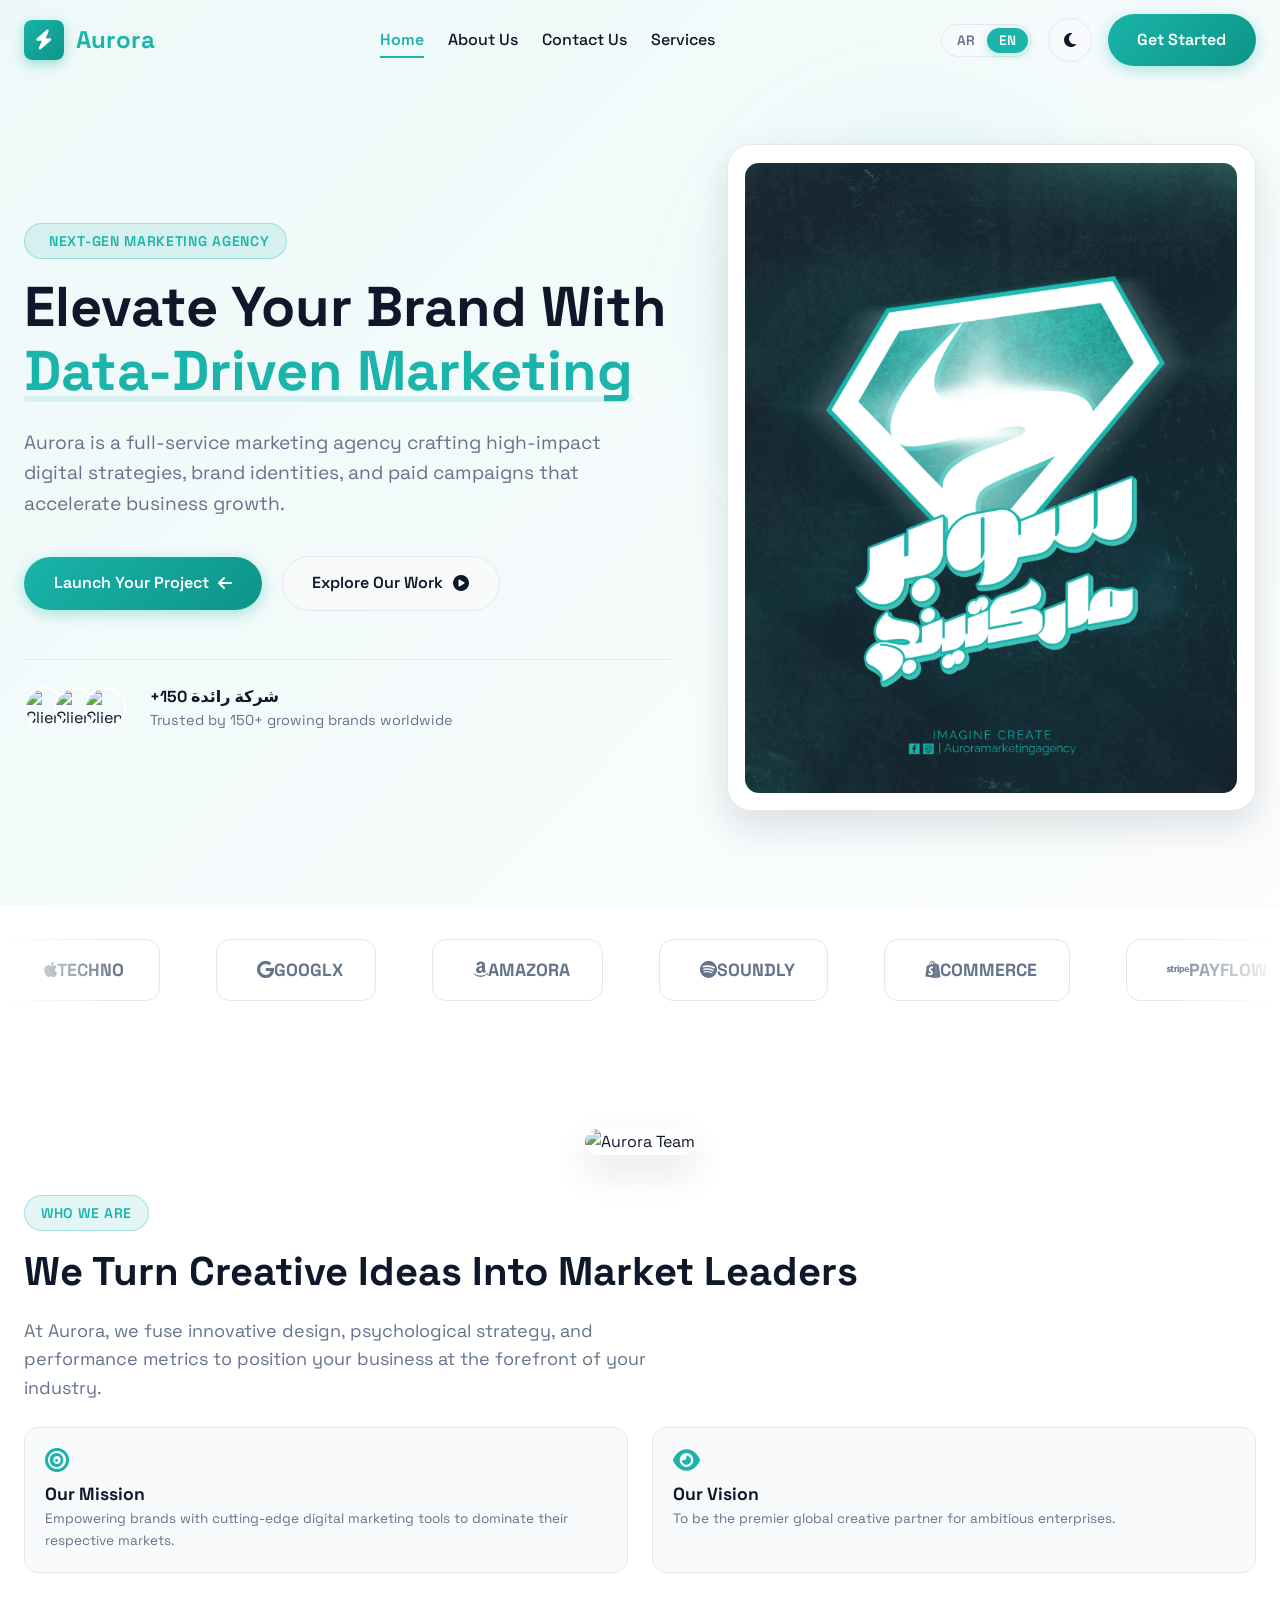
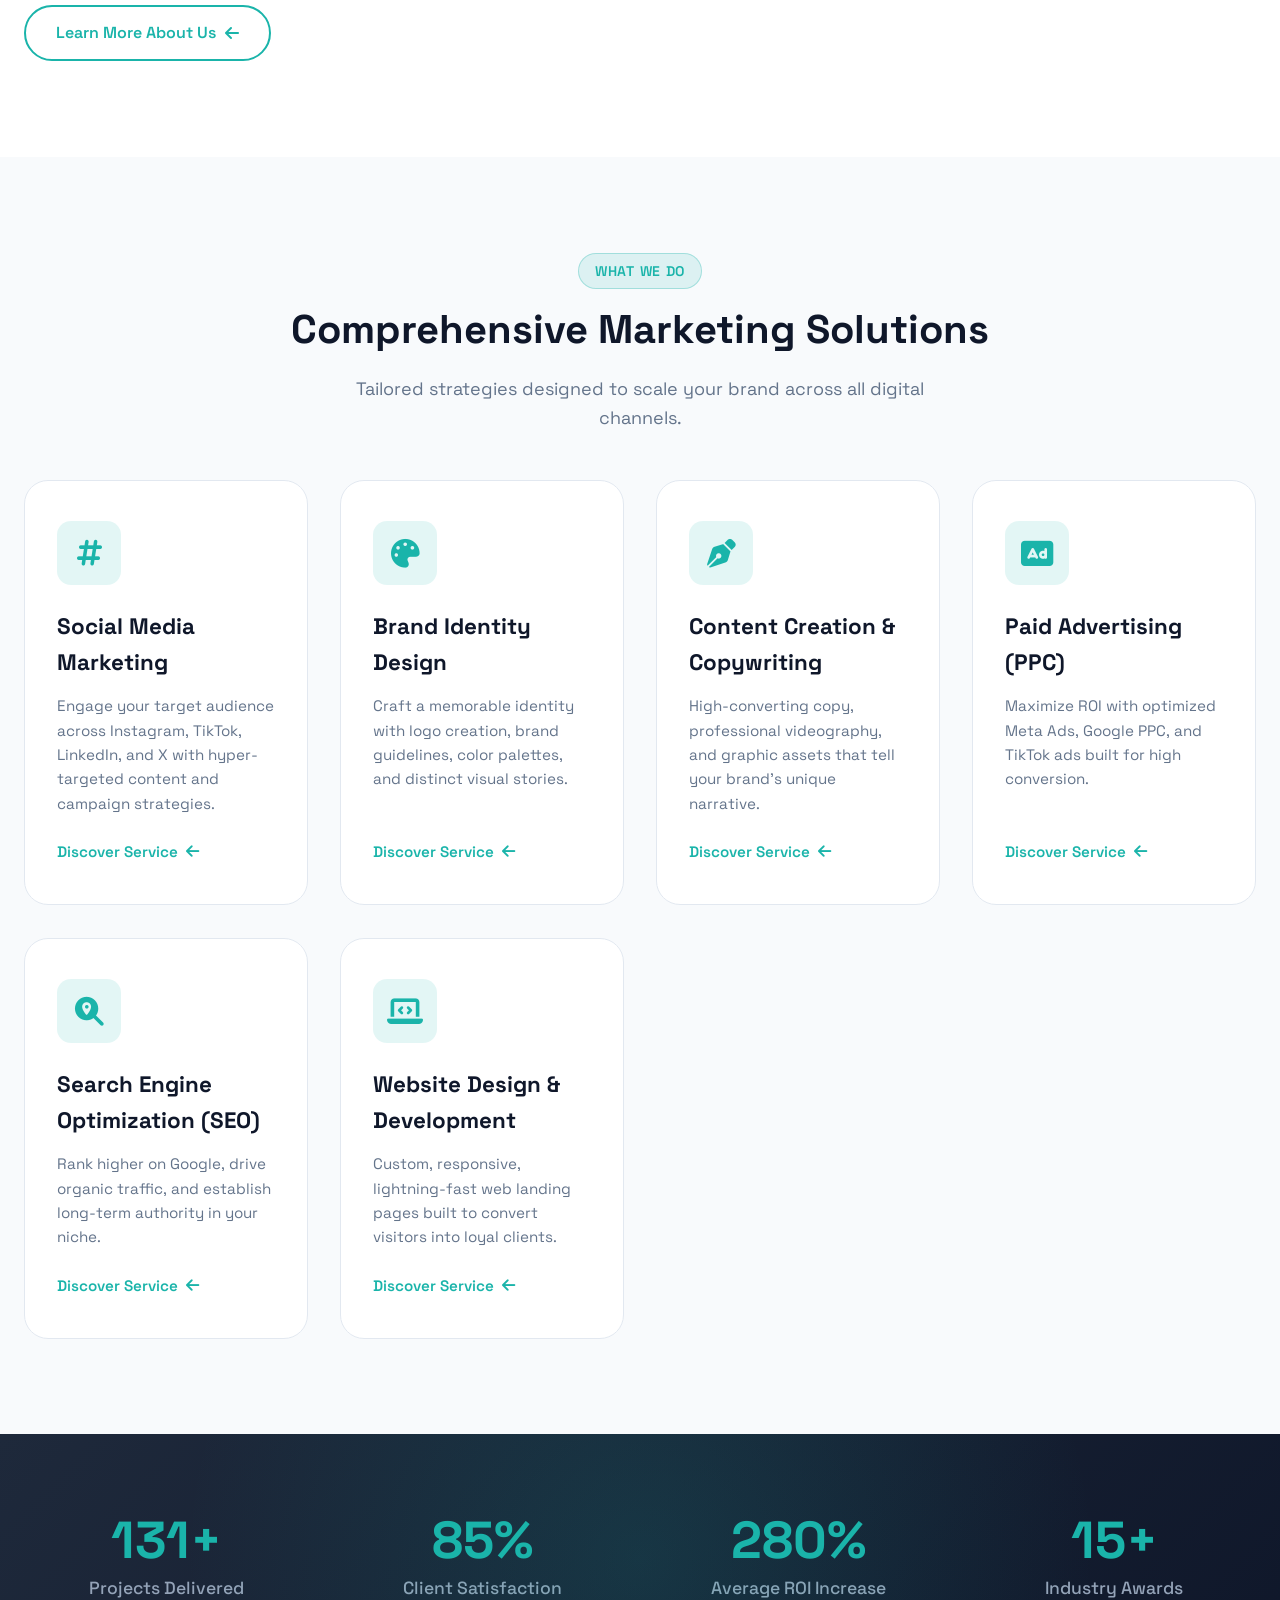
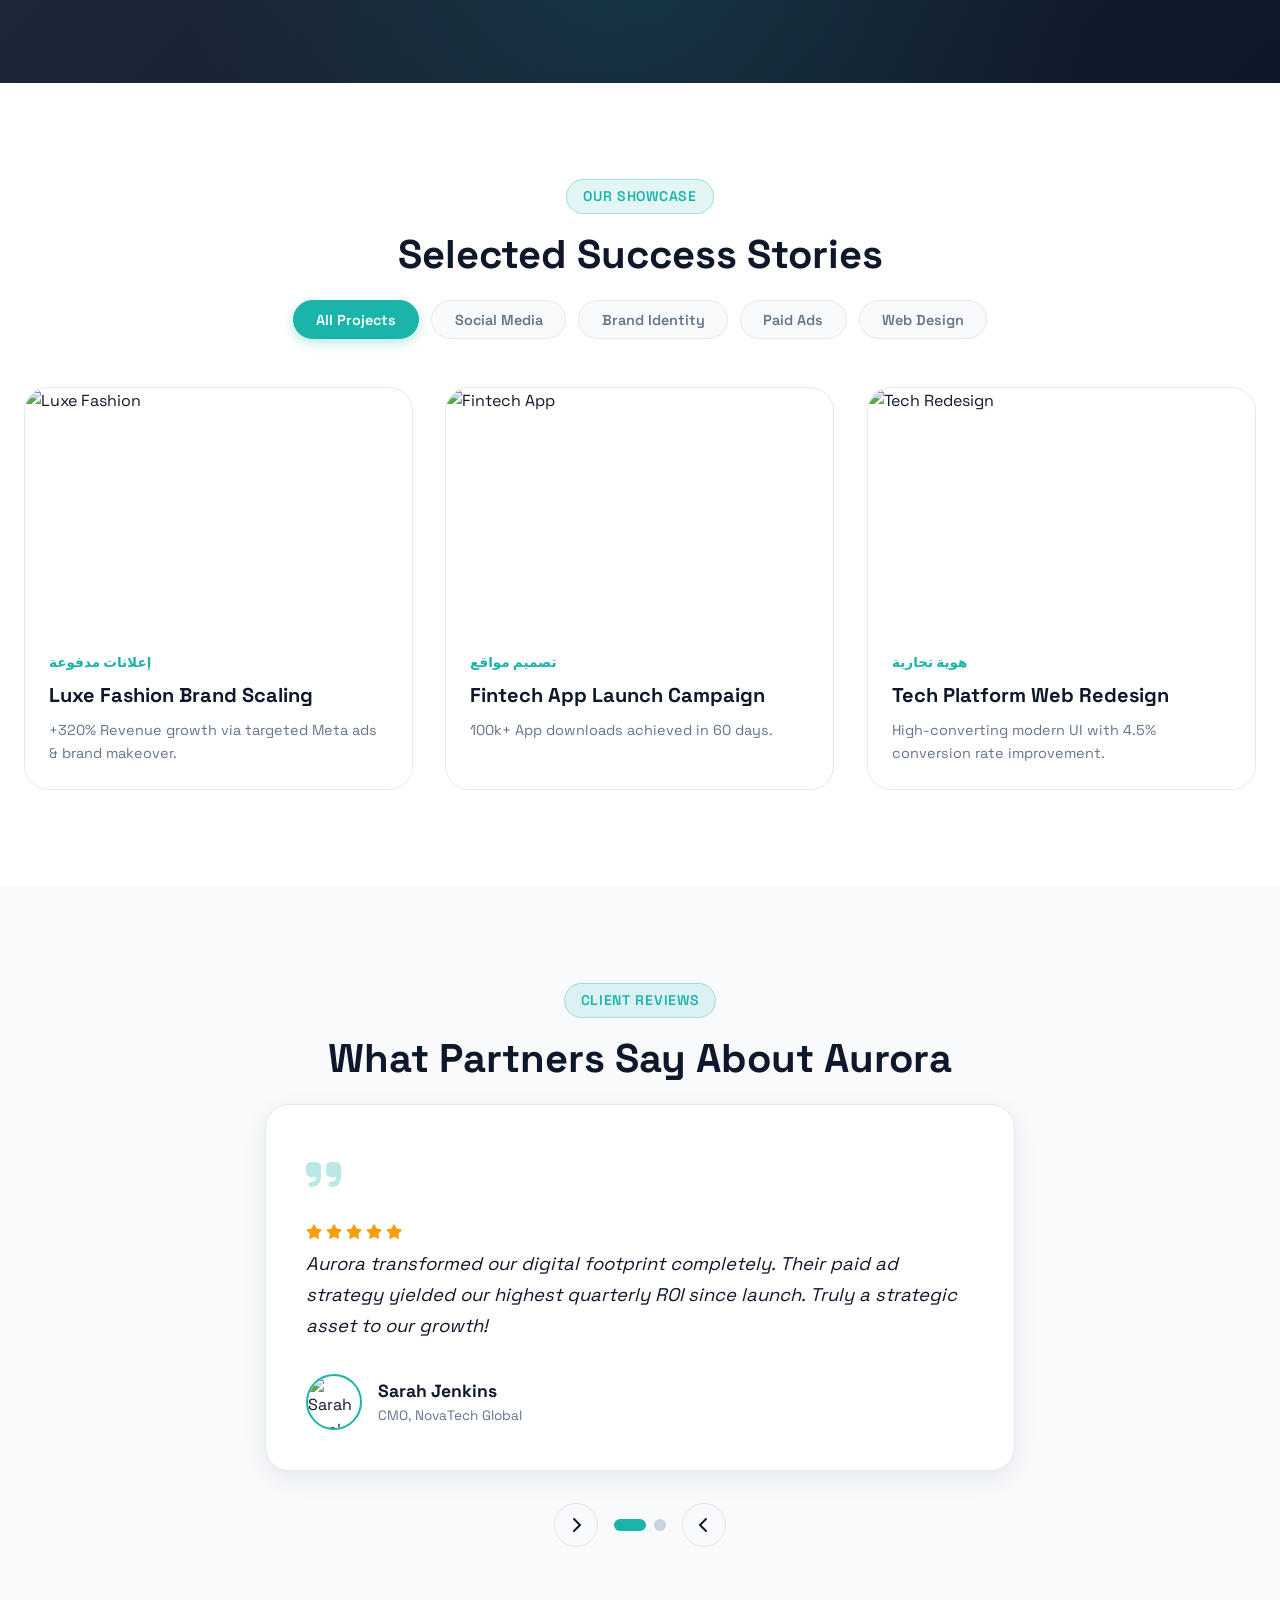
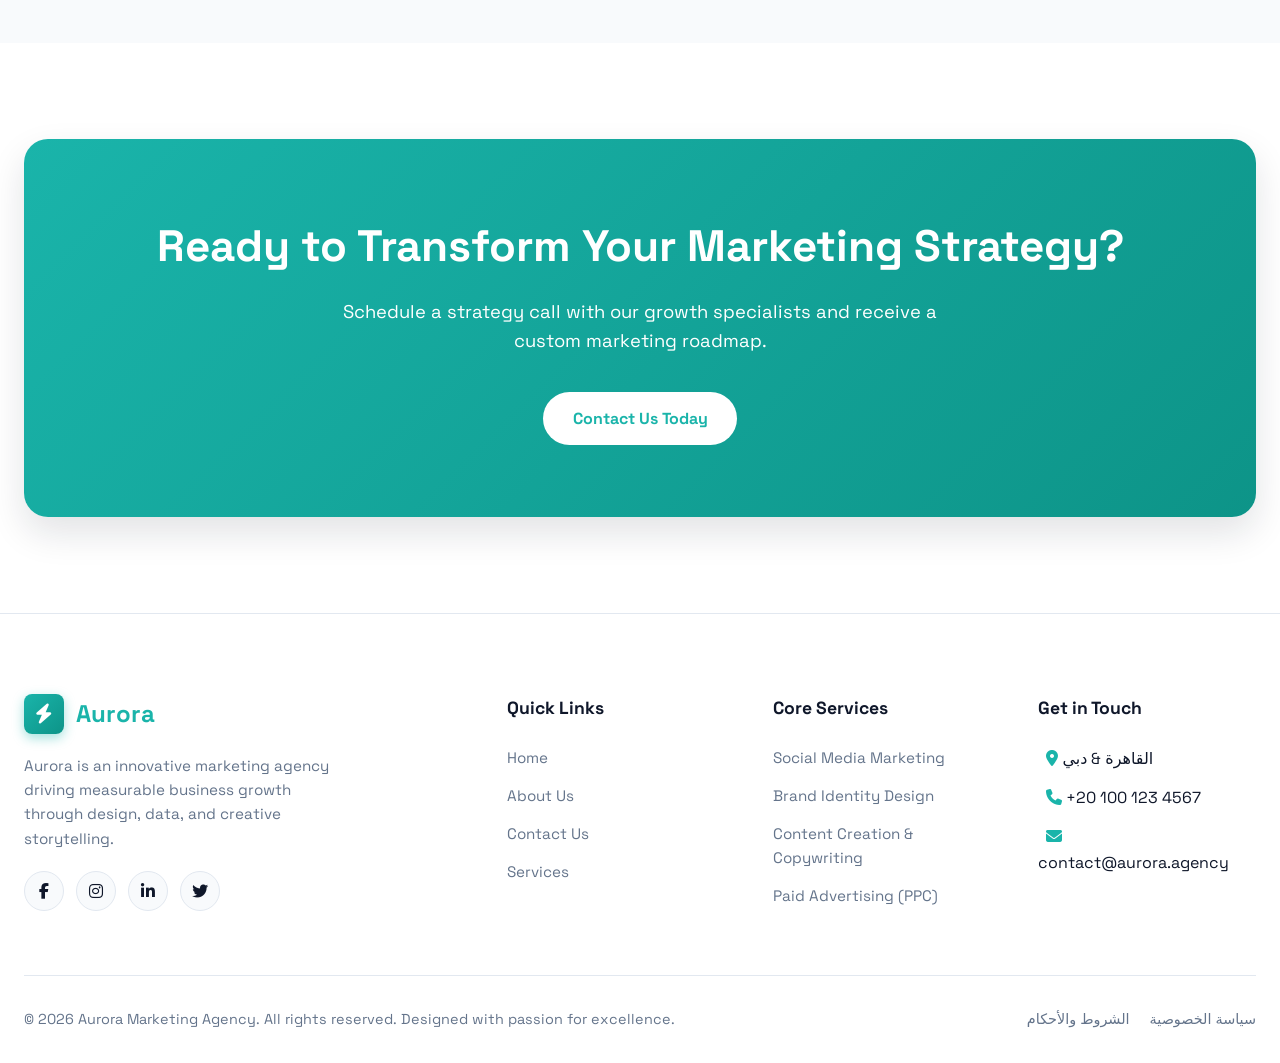
==== commit be883ba9: "some changes" ====
--- a/index.html
+++ b/index.html
@@ -86,6 +86,11 @@
             <li>
               <a href="contact.html" class="nav-link" data-i18n="nav.contact"
                 >تواصل معنا</a
+              >
+            </li>
+            <li>
+              <a href="services.html" class="nav-link" data-i18n="nav.services"
+                >خدماتنا</a
               >
             </li>
           </ul>
@@ -154,6 +159,11 @@
           <li style="margin: 0 -0.75rem; padding: 0.75rem">
             <a href="contact.html" class="nav-link" data-i18n="nav.contact"
               >تواصل معنا</a
+            >
+          </li>
+          <li style="margin: 0 -0.75rem; padding: 0.75rem">
+            <a href="services.html" class="nav-link" data-i18n="nav.services"
+              >خدماتنا</a
             >
           </li>
         </ul>
@@ -230,7 +240,7 @@
           <div class="hero-visual animate-fade-right">
             <div class="hero-card-main scroll-pan">
               <img
-                src="https://images.unsplash.com/photo-1552664730-d307ca884978?auto=format&fit=crop&w=800&q=80"
+                src="assets/img/header1.1.png"
                 alt="Aurora Dashboard Visual"
               />
             </div>
@@ -288,9 +298,9 @@
       <div class="container">
         <div
           style="
-            display: grid;
-            grid-template-columns: 1fr 1fr;
-            gap: 3.5rem;
+            display: flex;
+            flex-direction: column;
+            gap: 2.5rem;
             align-items: center;
           "
         >
@@ -803,6 +813,7 @@
               <a href="index.html" data-i18n="nav.home">الرئيسية</a>
               <a href="about.html" data-i18n="nav.about">من نحن</a>
               <a href="contact.html" data-i18n="nav.contact">تواصل معنا</a>
+              <a href="services.html" data-i18n="nav.services">خدماتنا</a>
             </div>
           </div>
 
--- a/css/style.css
+++ b/css/style.css
@@ -507,9 +507,9 @@
 
 .hero-card-main {
   background: var(--bg-card);
-  border: 1px solid var(--border-color);
+  border: 0.5px solid var(--border-color);
   border-radius: var(--radius-lg);
-  padding: 1.5rem;
+  padding: 1.1rem;
   box-shadow: var(--shadow-lg);
   position: relative;
   overflow: hidden;
@@ -518,7 +518,7 @@
 .hero-card-main img {
   border-radius: var(--radius-md);
   width: 100%;
-  height: 380px;
+  height: 70vh;
   object-fit: cover;
 }
 
--- a/css/responsive.css
+++ b/css/responsive.css
@@ -195,10 +195,6 @@
   }
 
   /* Scroll Pinning Animations for Mobile */
-  .hero-visual {
-    animation: smoothScroll 15s ease-in-out infinite;
-  }
-
   .service-card {
     animation: slideInSmooth 0.8s ease-out forwards;
   }
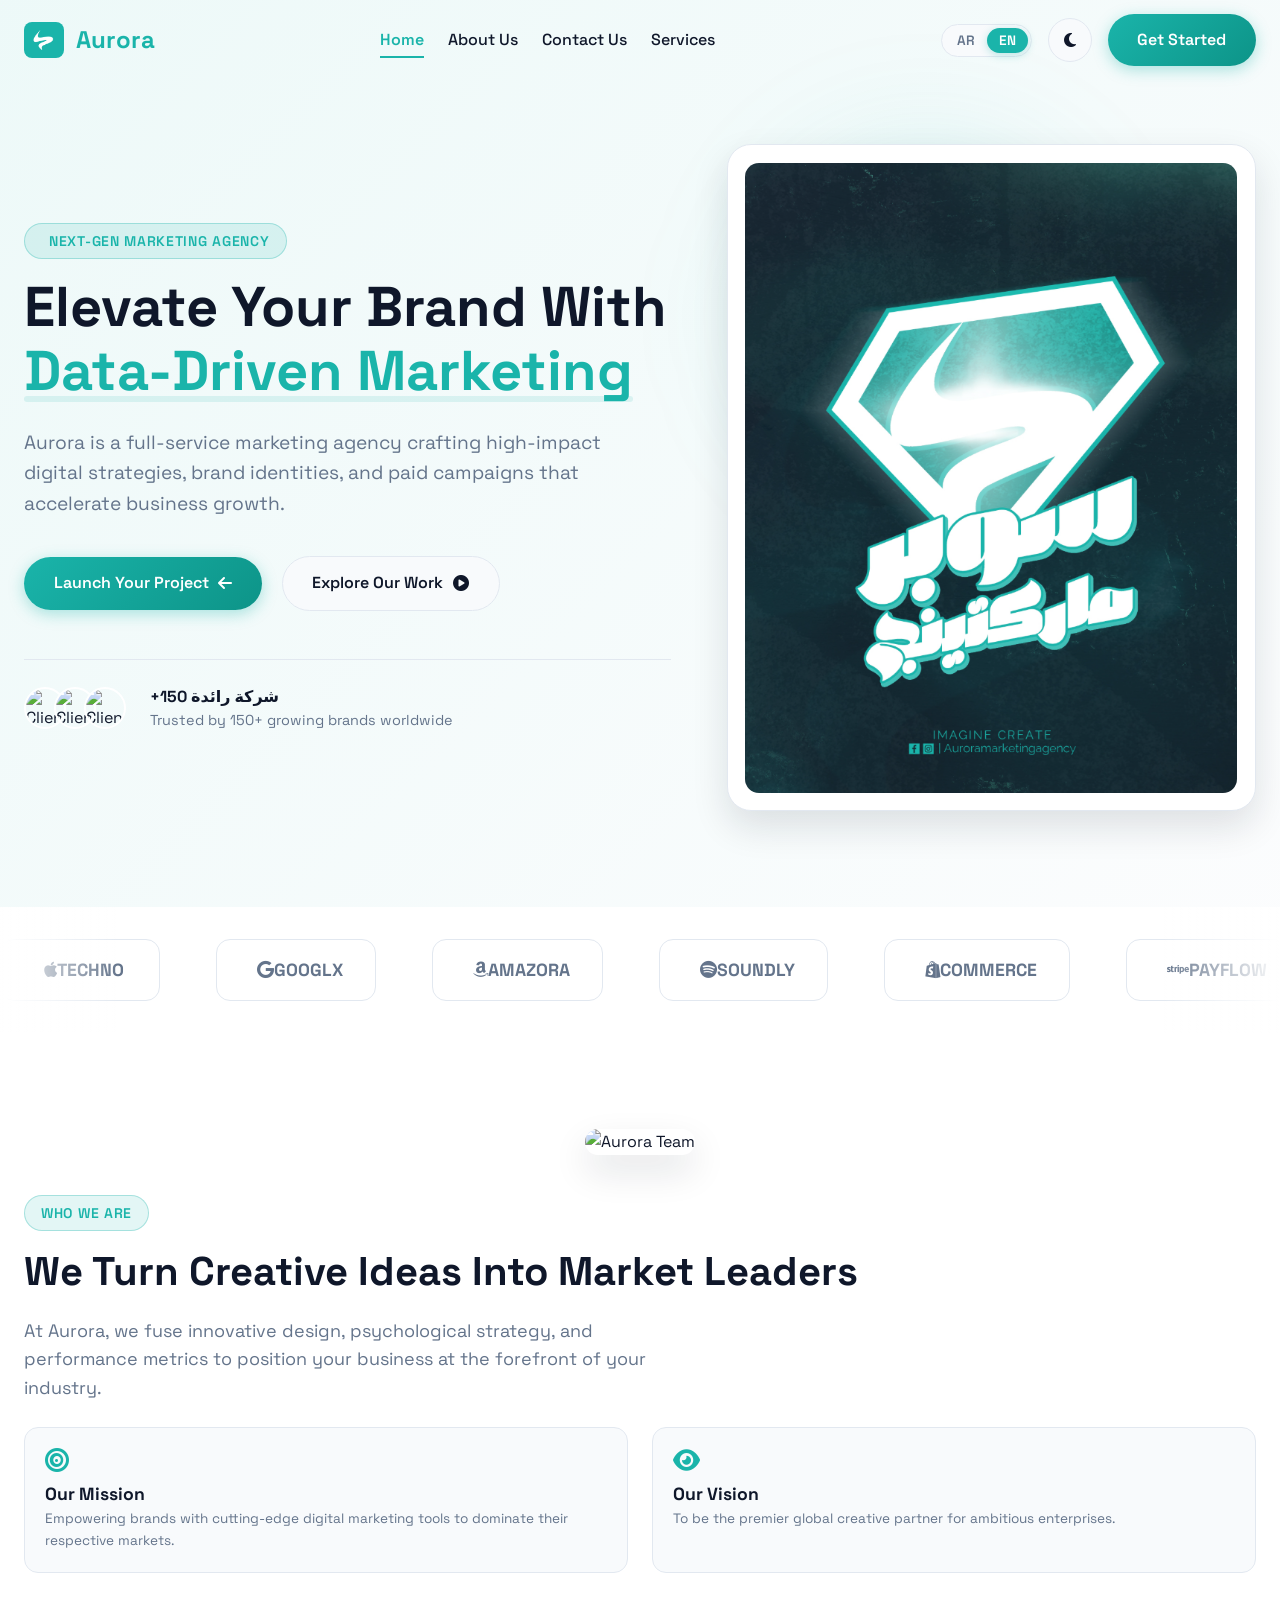
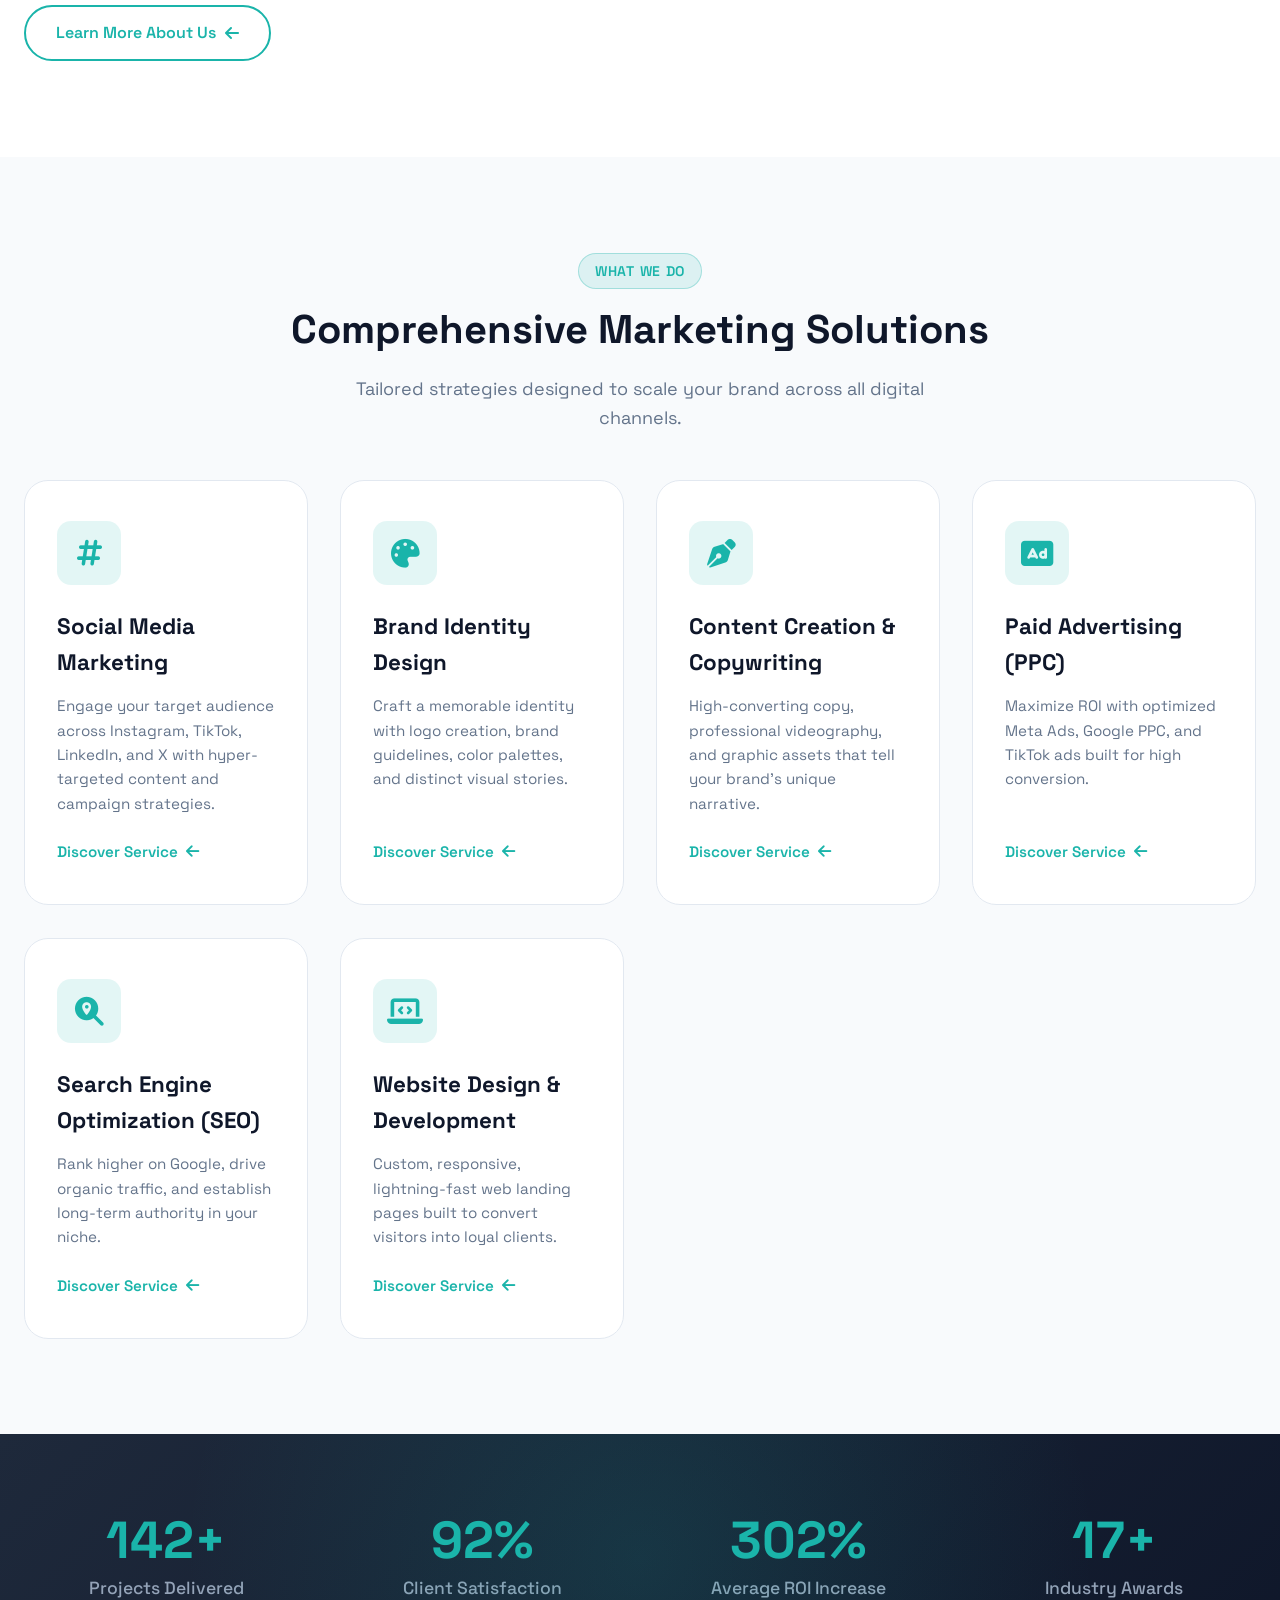
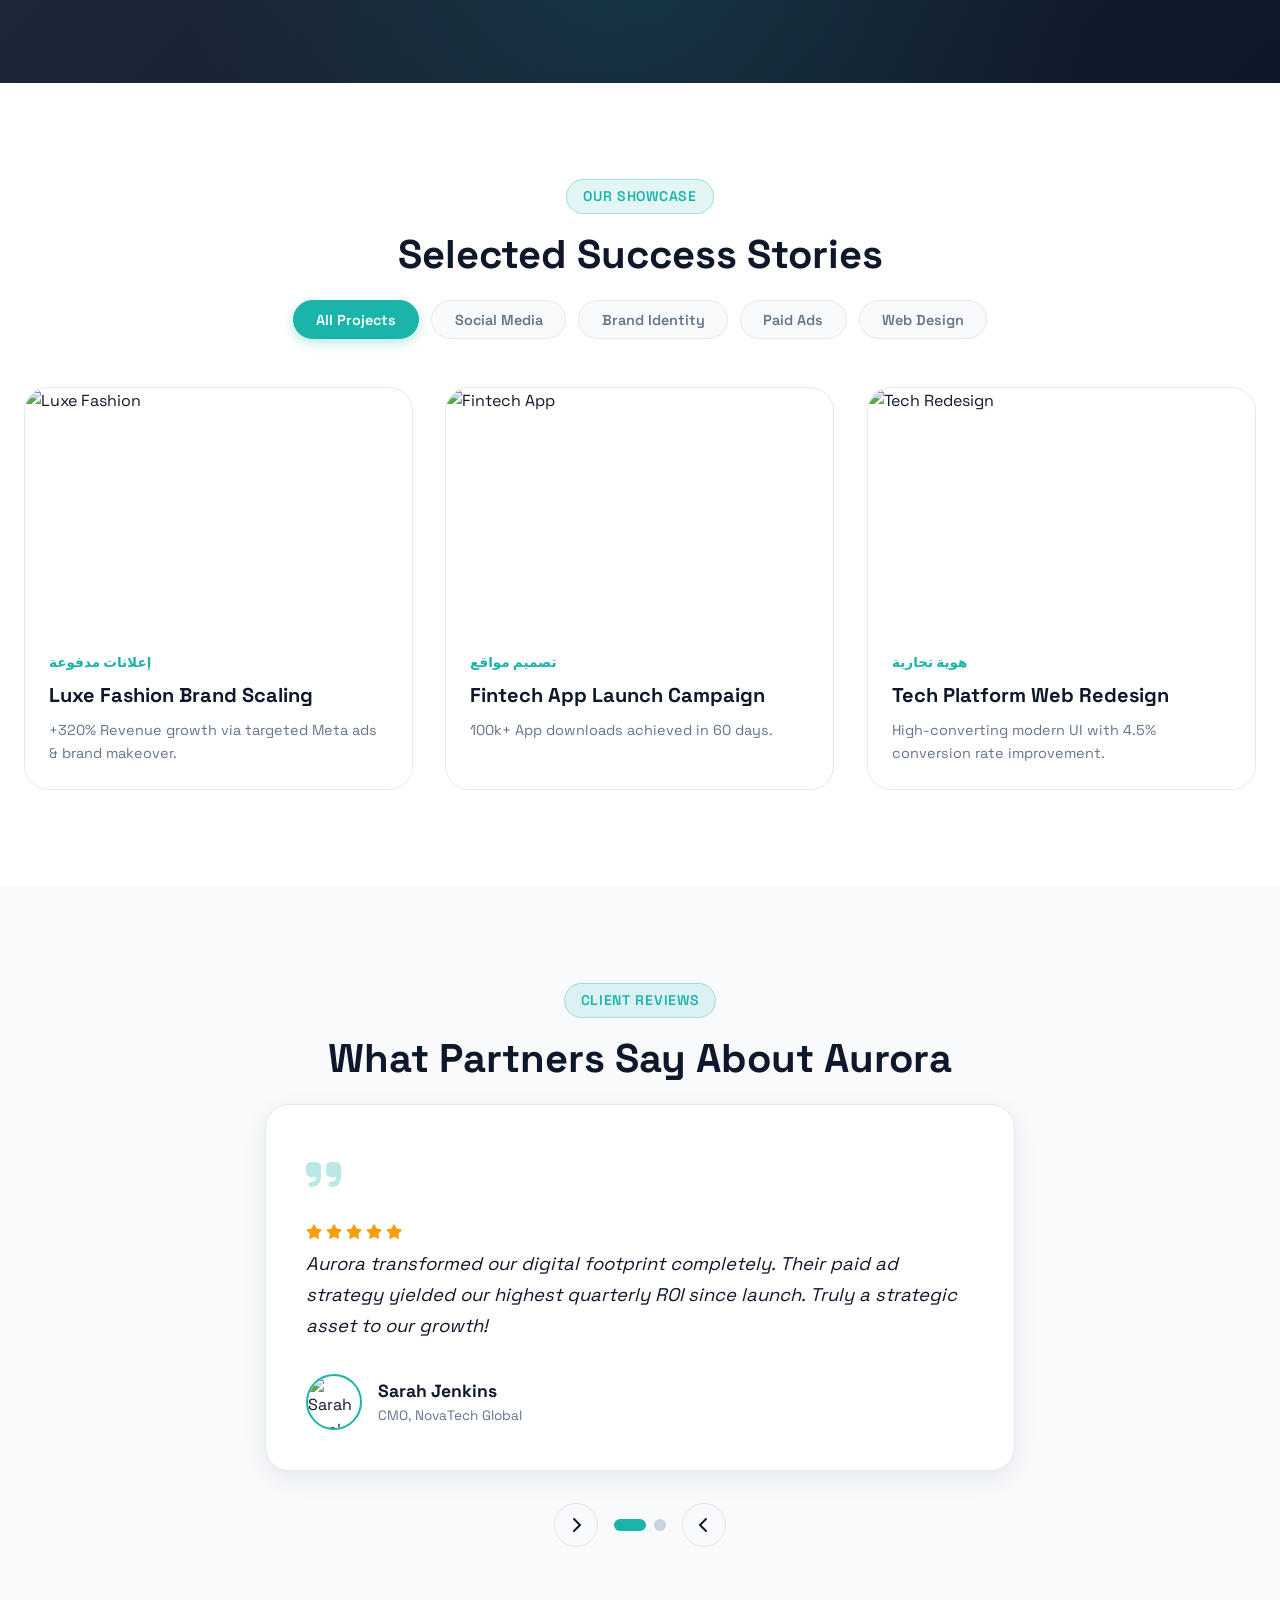
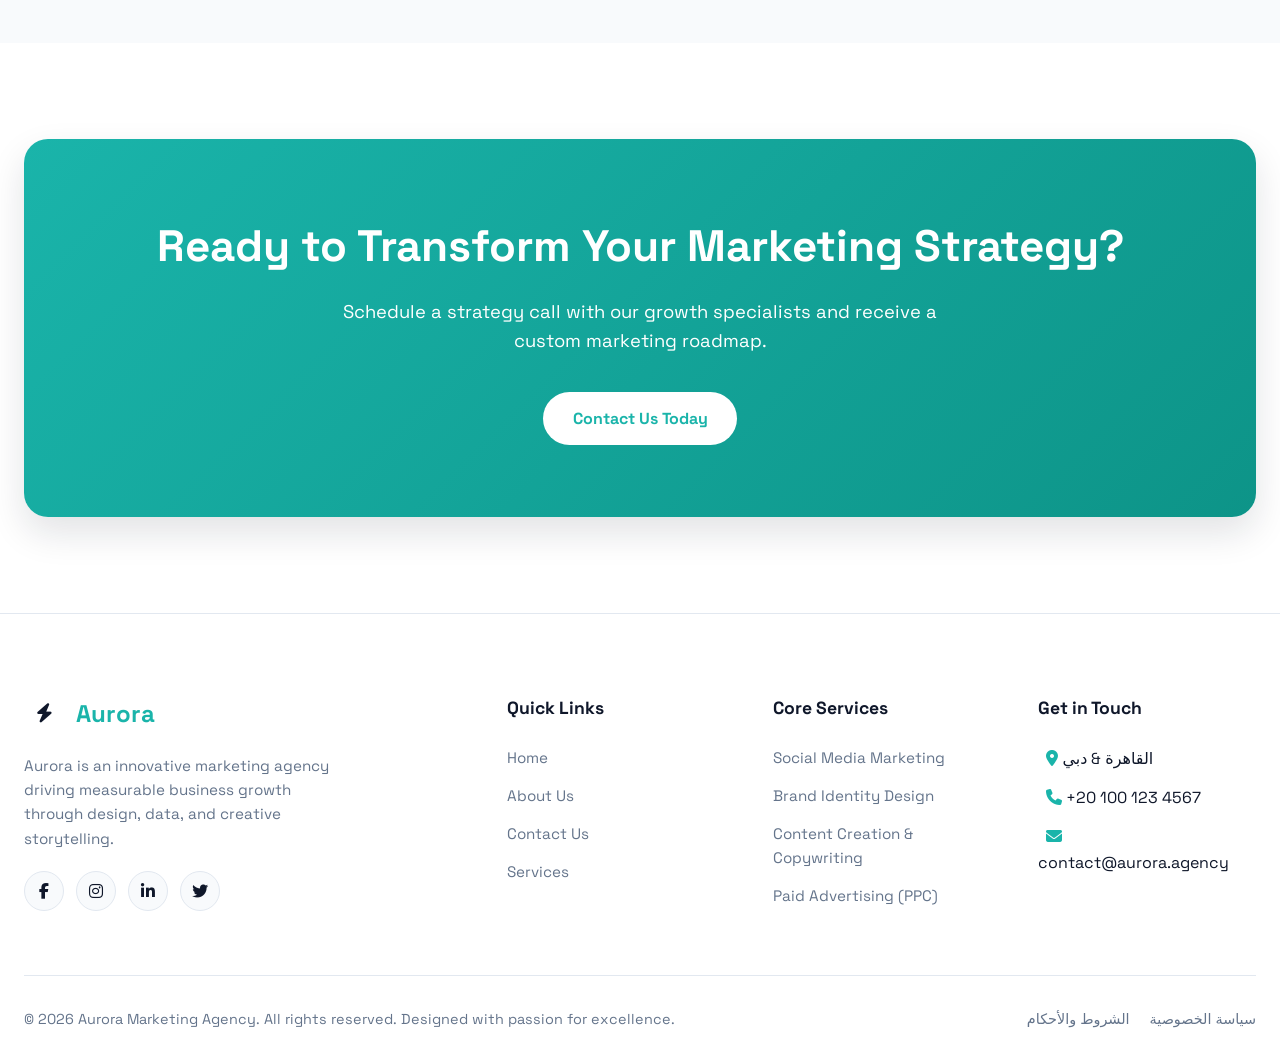
==== commit ca6d3f82: "edit logo" ====
--- a/index.html
+++ b/index.html
@@ -29,10 +29,7 @@
     />
 
     <!-- Favicon -->
-    <link
-      rel="icon"
-      href="data:image/svg+xml,<svg xmlns=%22http://www.w3.org/2000/svg%22 viewBox=%220 0 100 100%22><text y=%22.9em%22 font-size=%2290%22>⚡</text></svg>"
-    />
+    <link rel="icon" href="assets/img/logo.png" />
 
     <!-- Stylesheets -->
     <link rel="stylesheet" href="css/style.css" />
@@ -67,7 +64,9 @@
       <div class="container">
         <nav class="navbar">
           <a href="index.html" class="logo">
-            <div class="logo-icon"><i class="fas fa-bolt"></i></div>
+            <div class="logo-icon">
+              <img src="assets/img/logo.png" alt="logo" />
+            </div>
             <span>Aurora</span>
           </a>
 
--- a/css/style.css
+++ b/css/style.css
@@ -261,14 +261,15 @@
 .logo-icon {
   width: 40px;
   height: 40px;
-  background: var(--gradient-primary);
   border-radius: var(--radius-sm);
   display: flex;
   align-items: center;
   justify-content: center;
-  color: #ffffff;
-  font-size: 1.25rem;
-  box-shadow: 0 4px 12px rgba(26, 180, 170, 0.4);
+  font-size: 1.2rem;
+}
+
+.logo-icon img {
+  border-radius: var(--radius-sm);
 }
 
 .logo span {
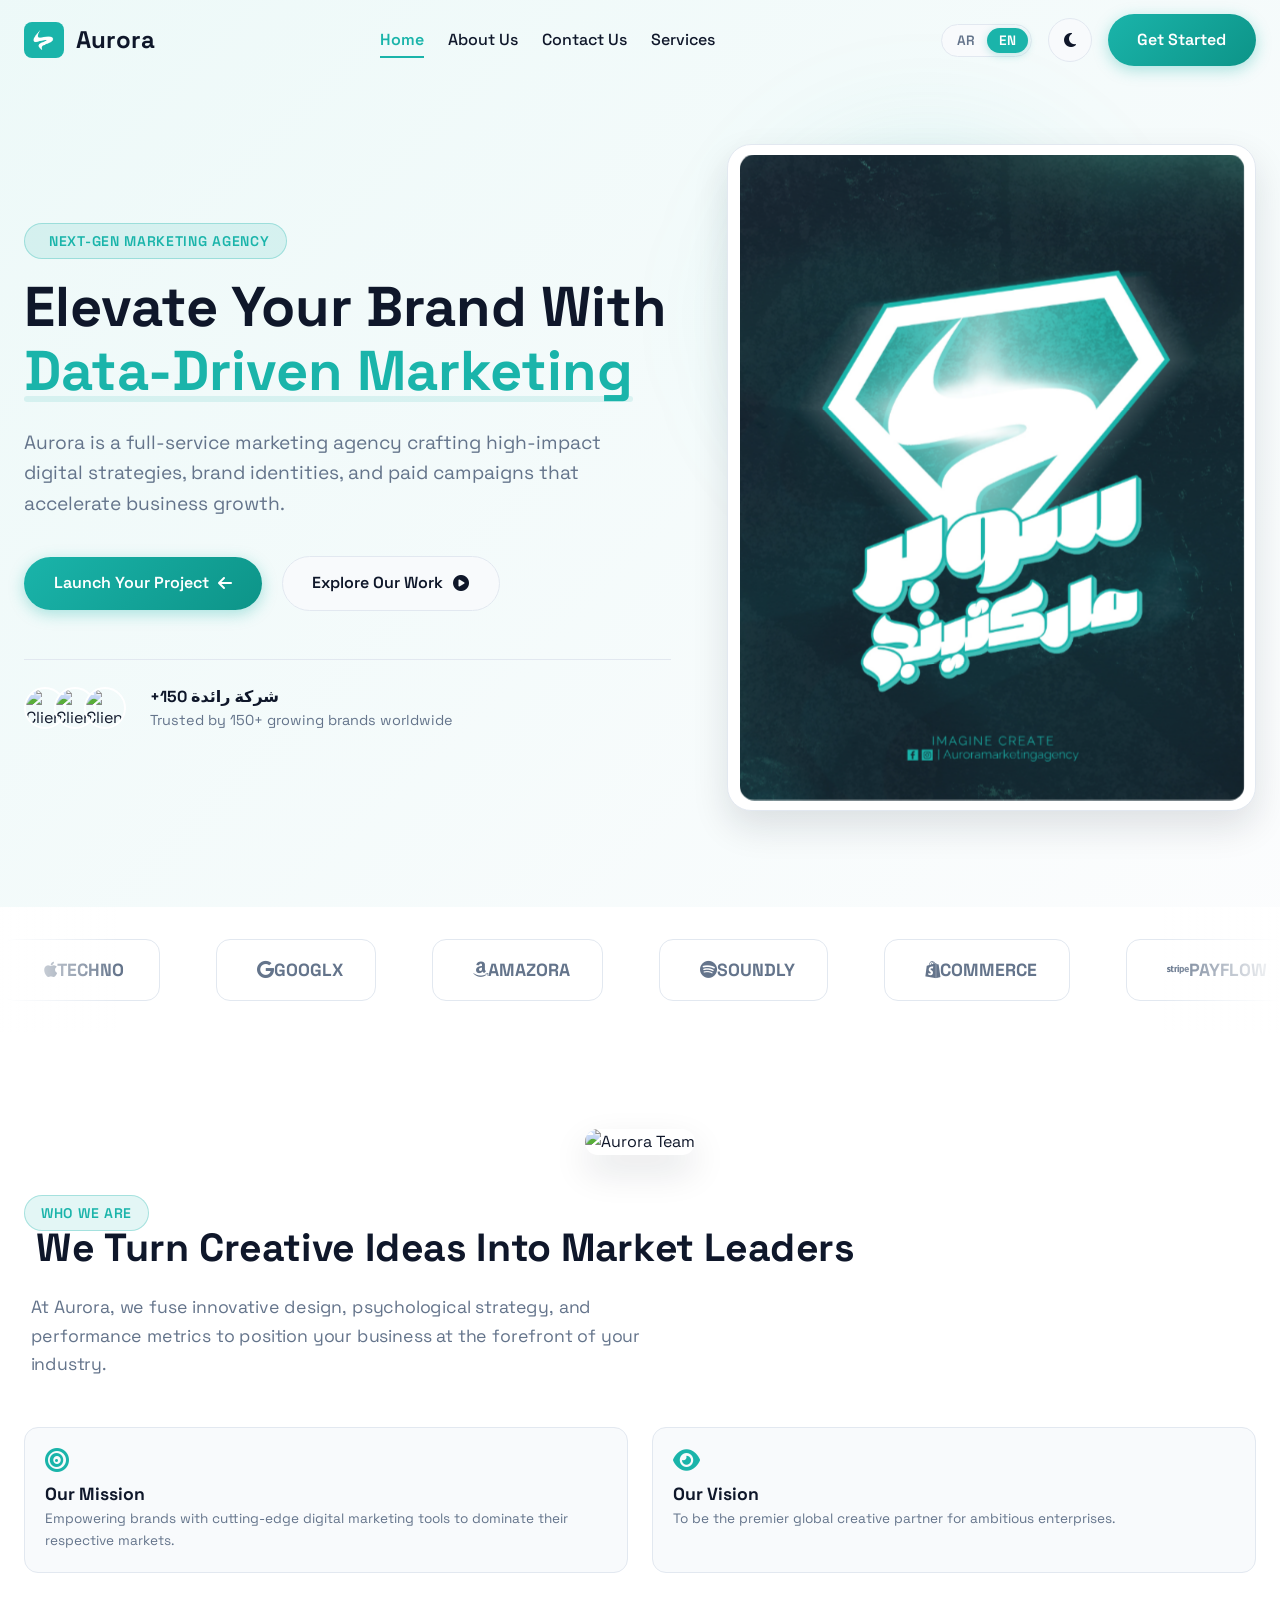
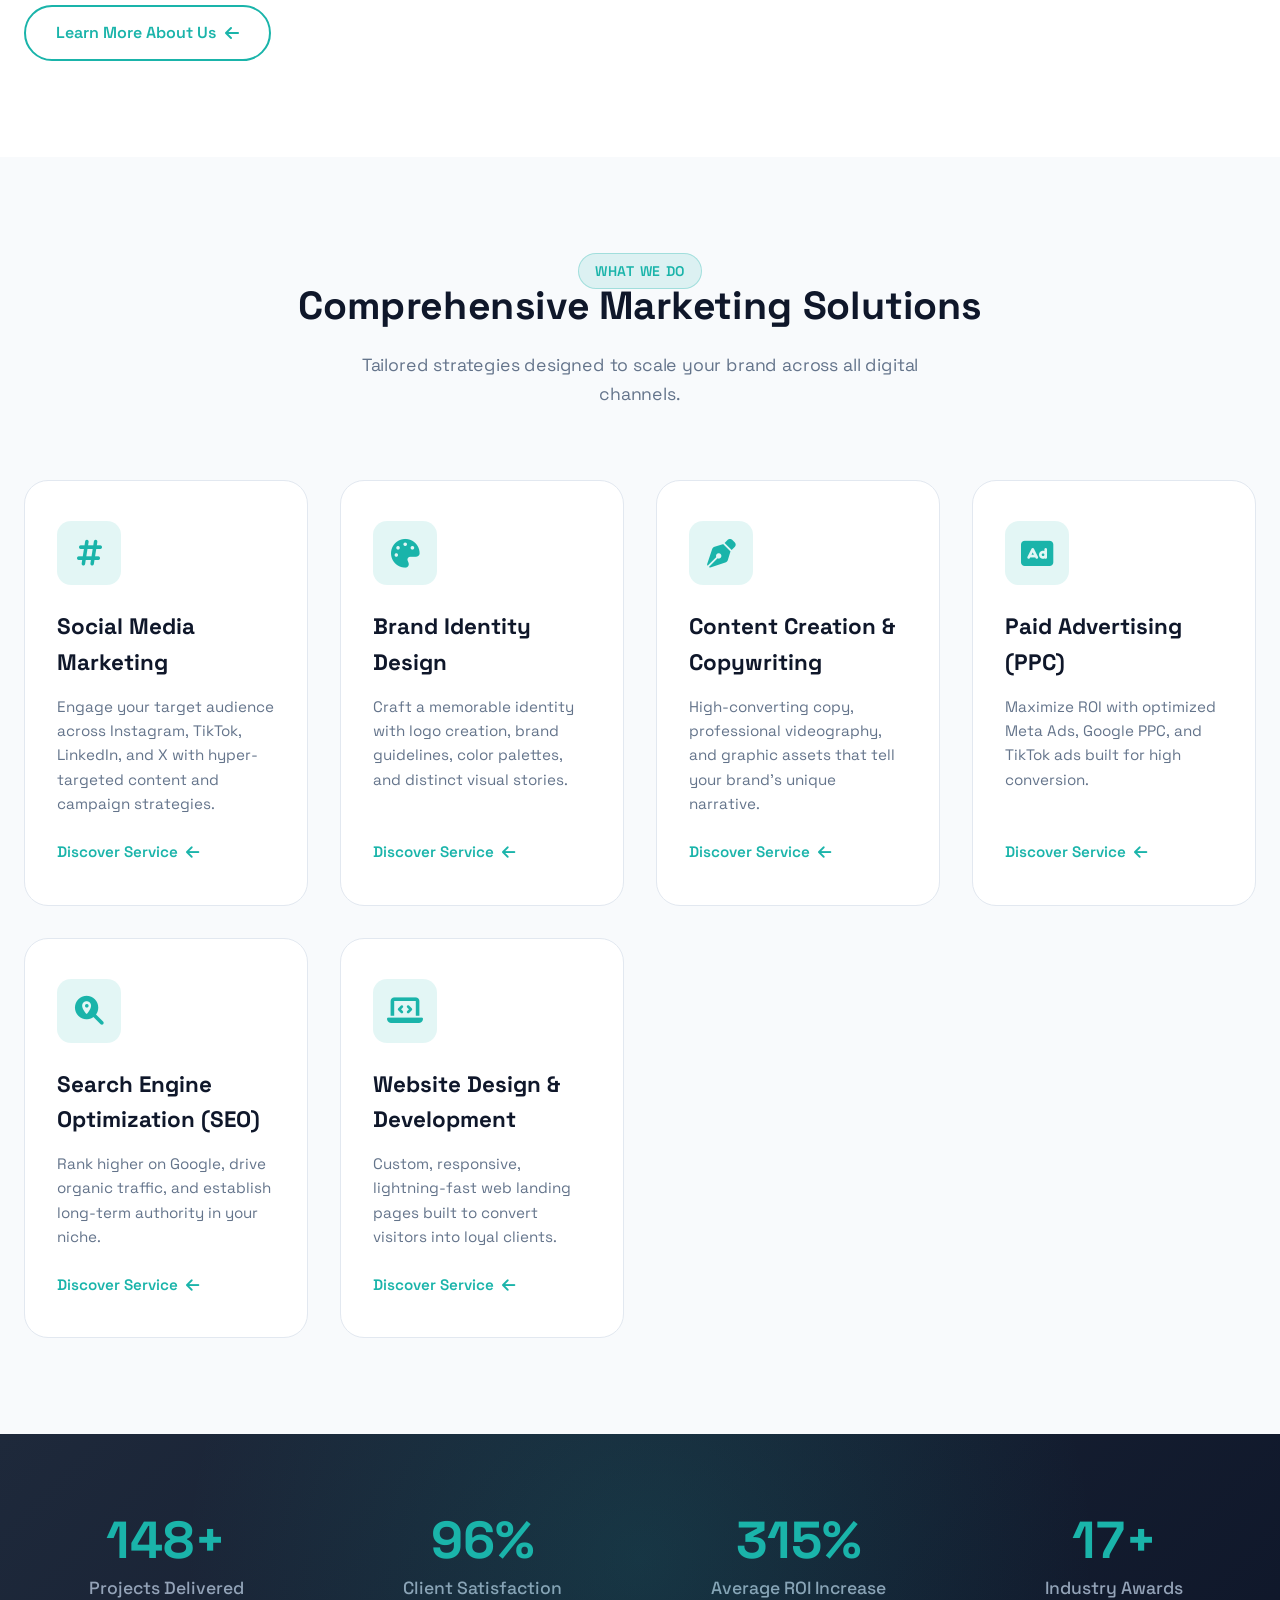
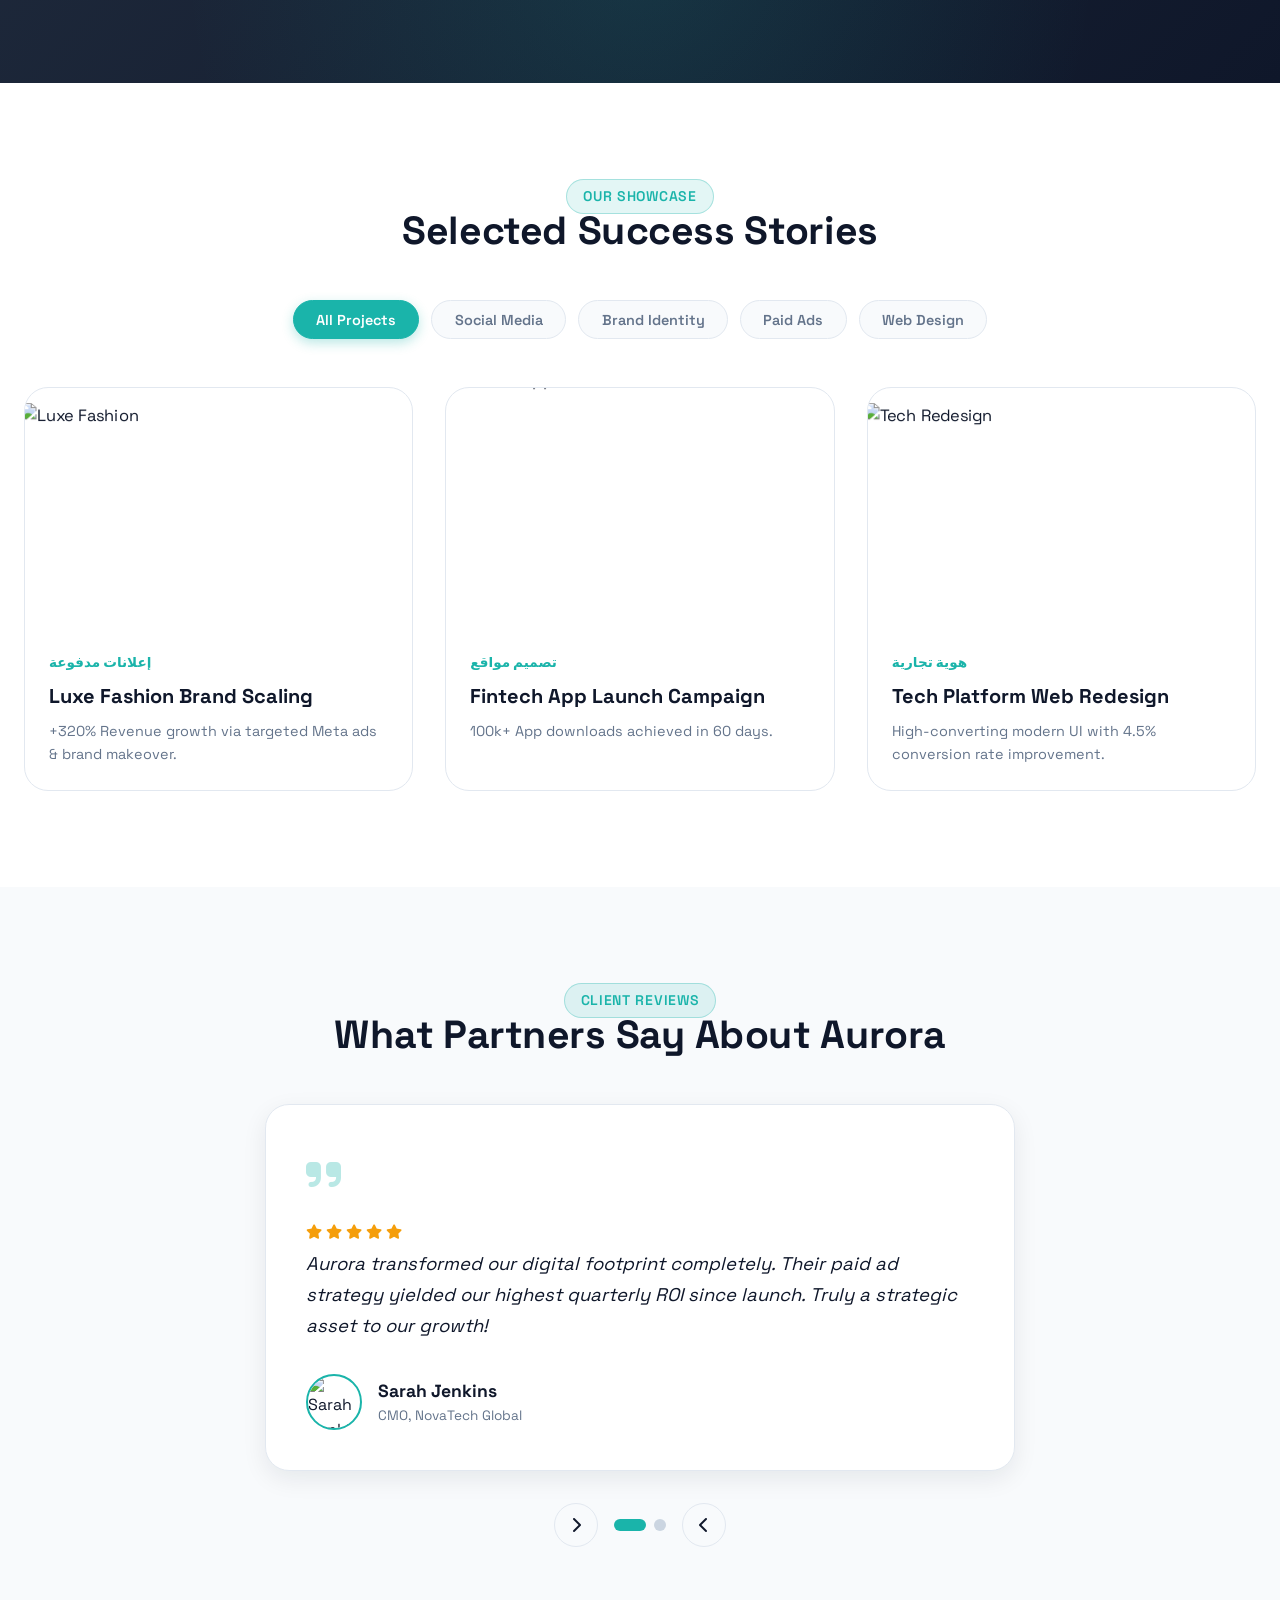
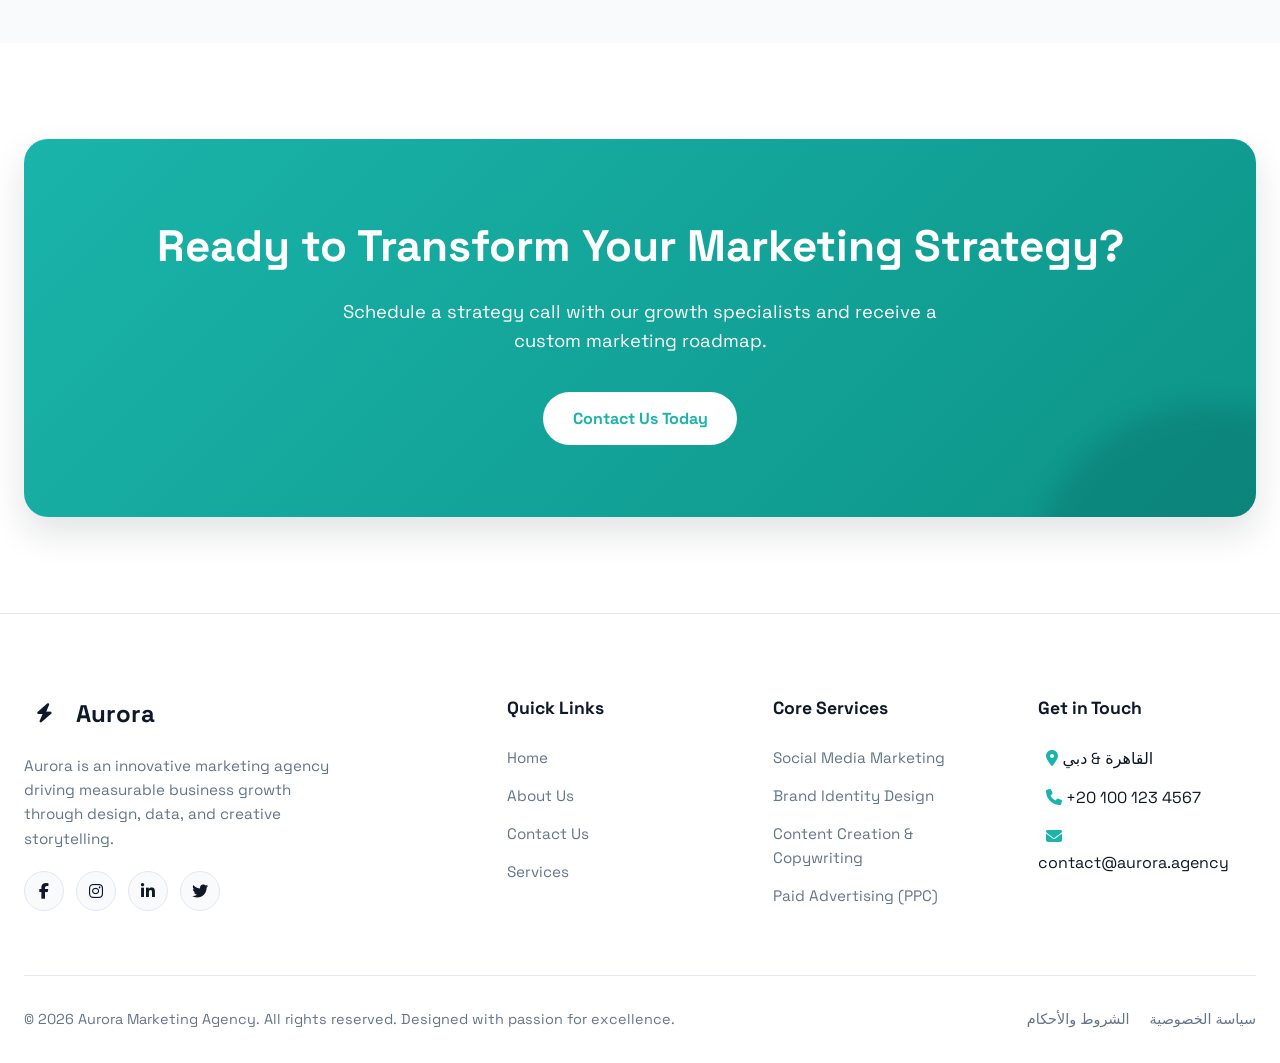
==== commit 52fa0574: "adding some animations + edit responsive" ====
--- a/index.html
+++ b/index.html
@@ -34,6 +34,7 @@
     <!-- Stylesheets -->
     <link rel="stylesheet" href="css/style.css" />
     <link rel="stylesheet" href="css/responsive.css" />
+    <link rel="stylesheet" href="animations/aurora-animations.css" />
 
     <!-- FontAwesome 6 Icons CDN -->
     <link
@@ -329,6 +330,7 @@
               الأداء لوضع شركتك في طليعة مجالها.
             </p>
             <div
+              class="home-about-grid"
               style="
                 display: grid;
                 grid-template-columns: 1fr 1fr;
@@ -886,7 +888,7 @@
     <script src="js/theme.js"></script>
     <script src="js/language.js"></script>
     <script src="js/navbar.js"></script>
-    <script src="js/animation.js"></script>
+    <script src="animations/aurora-animations.js"></script>
     <script src="js/main.js"></script>
   </body>
 </html>
--- a/css/style.css
+++ b/css/style.css
@@ -270,10 +270,6 @@
 
 .logo-icon img {
   border-radius: var(--radius-sm);
-}
-
-.logo span {
-  color: var(--primary-color);
 }
 
 .nav-menu {
--- a/css/responsive.css
+++ b/css/responsive.css
@@ -194,12 +194,64 @@
     left: 1.25rem;
   }
 
-  /* Scroll Pinning Animations for Mobile */
+  .about-values-grid,
+  .about-story-grid,
+  .home-about-grid,
+  .contact-form-grid {
+    grid-template-columns: 1fr !important;
+    gap: 1.25rem !important;
+  }
+
+  .about-team-grid,
+  .services-process-grid {
+    grid-template-columns: repeat(2, minmax(0, 1fr)) !important;
+    gap: 1rem !important;
+  }
+
+  .contact-info-card,
+  .contact-form-wrapper {
+    padding: 1.5rem 1rem;
+  }
+
+  .info-item {
+    gap: 0.85rem;
+    margin-bottom: 1.35rem;
+  }
+
+  .info-content p,
+  .info-content a,
+  .form-control {
+    font-size: 0.9rem;
+    overflow-wrap: anywhere;
+  }
+
+  .faq-header {
+    align-items: flex-start;
+    gap: 1rem;
+    padding: 1.1rem;
+    font-size: 1rem;
+  }
+
+  .faq-body {
+    padding-inline: 1.1rem;
+  }
+
+  .map-mockup {
+    height: 240px;
+  }
+}
+
+@media (max-width: 420px) {
+  .about-team-grid,
+  .services-process-grid {
+    grid-template-columns: 1fr !important;
+  }
+
   .service-card {
-    animation: slideInSmooth 0.8s ease-out forwards;
-  }
-
-  .portfolio-card {
-    animation: fadeInSmooth 0.8s ease-out forwards;
-  }
-}
+    padding: 1.5rem 1.25rem;
+  }
+
+  .portfolio-grid {
+    grid-template-columns: minmax(0, 1fr);
+  }
+}
--- a/animations/aurora-animations.css
+++ b/animations/aurora-animations.css
@@ -0,0 +1,183 @@
+/* Aurora Animation Kit -----------------------------------------------------
+   Portable selectors live in aurora-animations.js. Copy this folder to a new
+   project, then edit the SELECTORS object there to match its class names. */
+
+:root {
+  --ak-progress: 0;
+}
+
+.ak-progress {
+  position: fixed;
+  inset: 0 auto auto 0;
+  width: calc(var(--ak-progress) * 100%);
+  height: 3px;
+  z-index: 3001;
+  background: linear-gradient(90deg, #1ab4aa, #78f3df, #0d9488);
+  box-shadow: 0 0 14px rgba(26, 180, 170, 0.85);
+  transform-origin: left center;
+}
+
+[dir='rtl'] .ak-progress {
+  inset-inline: auto 0;
+  transform-origin: right center;
+}
+
+.ak-hero-ready .hero-content,
+.ak-hero-ready .hero-visual {
+  animation: akHeroEnter 0.9s cubic-bezier(0.16, 1, 0.3, 1) both;
+}
+
+.ak-hero-ready .hero-visual {
+  animation-delay: 0.12s;
+}
+
+@keyframes akHeroEnter {
+  from {
+    opacity: 0;
+    transform: translate3d(var(--ak-enter-x, 0), 32px, 0) scale(0.96);
+  }
+  to {
+    opacity: 1;
+    transform: translate3d(0, 0, 0) scale(1);
+  }
+}
+
+.ak-reveal {
+  opacity: 1;
+  transform: translate3d(0, 0, 0);
+  transition:
+    opacity 0.7s cubic-bezier(0.16, 1, 0.3, 1),
+    transform 0.7s cubic-bezier(0.16, 1, 0.3, 1);
+  transition-delay: var(--ak-delay, 0ms);
+}
+
+.ak-observer-ready .ak-reveal {
+  opacity: 0;
+  transform: translate3d(var(--ak-reveal-x, 0), 28px, 0) scale(0.975);
+}
+.ak-observer-ready .ak-reveal.ak-visible {
+  opacity: 1;
+  transform: translate3d(0, 0, 0) scale(1);
+}
+.ak-observer-ready .ak-reveal.ak-exit-up {
+  opacity: 0.15;
+  transform: translate3d(0, -24px, 0) scale(0.98);
+}
+
+.ak-text .ak-word {
+  display: inline-block;
+  opacity: 1;
+  transform: translateY(0);
+  transition:
+    opacity 0.48s ease,
+    transform 0.48s cubic-bezier(0.16, 1, 0.3, 1);
+  transition-delay: calc(var(--ak-word-index) * 28ms);
+}
+
+.ak-observer-ready .ak-text:not(.ak-visible) .ak-word {
+  opacity: 0;
+  transform: translateY(0.72em);
+}
+.ak-observer-ready .ak-text.ak-exit-up .ak-word {
+  opacity: 0;
+  transform: translateY(-0.5em);
+}
+
+.ak-parallax {
+  transform: translate3d(0, var(--ak-parallax-y, 0px), 0)
+    scale(var(--ak-parallax-scale, 1));
+  will-change: transform;
+}
+
+.ak-navbar-ready {
+  animation: akNavDrop 0.7s cubic-bezier(0.16, 1, 0.3, 1) both;
+}
+@keyframes akNavDrop {
+  from {
+    opacity: 0;
+    transform: translateY(-22px);
+  }
+  to {
+    opacity: 1;
+    transform: translateY(0);
+  }
+}
+
+.ak-cta {
+  isolation: isolate;
+}
+.ak-cta::before {
+  content: '';
+  position: absolute;
+  inset: -45%;
+  z-index: -1;
+  background: radial-gradient(
+    circle,
+    rgba(255, 255, 255, 0.42),
+    transparent 48%
+  );
+  animation: akGlow 6s ease-in-out infinite alternate;
+}
+@keyframes akGlow {
+  from {
+    transform: translate(-18%, -12%) scale(0.75);
+  }
+  to {
+    transform: translate(18%, 12%) scale(1.12);
+  }
+}
+
+.ak-magnetic {
+  will-change: transform;
+  transition: transform 0.22s ease;
+}
+.ak-footer {
+  transition:
+    opacity 0.7s ease,
+    transform 0.7s cubic-bezier(0.16, 1, 0.3, 1);
+}
+.ak-observer-ready .ak-footer {
+  opacity: 0;
+  transform: translateY(36px);
+}
+.ak-observer-ready .ak-footer.ak-visible {
+  opacity: 1;
+  transform: translateY(0);
+}
+.ak-observer-ready .ak-footer.ak-exit-up {
+  opacity: 0.2;
+  transform: translateY(-24px);
+}
+
+@media (max-width: 767px) {
+  .ak-observer-ready .ak-reveal {
+    transform: translate3d(var(--ak-reveal-x, 0), 20px, 0) scale(0.985);
+  }
+  .ak-hero-ready .hero-content,
+  .ak-hero-ready .hero-visual {
+    animation-duration: 0.68s;
+  }
+  .ak-progress {
+    height: 2px;
+  }
+}
+
+@media (prefers-reduced-motion: reduce) {
+  .ak-progress,
+  .ak-reveal,
+  .ak-text .ak-word,
+  .ak-footer {
+    transition: none !important;
+  }
+  .ak-hero-ready .hero-content,
+  .ak-hero-ready .hero-visual,
+  .ak-cta::before {
+    animation: none !important;
+  }
+  .ak-observer-ready .ak-reveal,
+  .ak-observer-ready .ak-text .ak-word,
+  .ak-observer-ready .ak-footer {
+    opacity: 1 !important;
+    transform: none !important;
+  }
+}
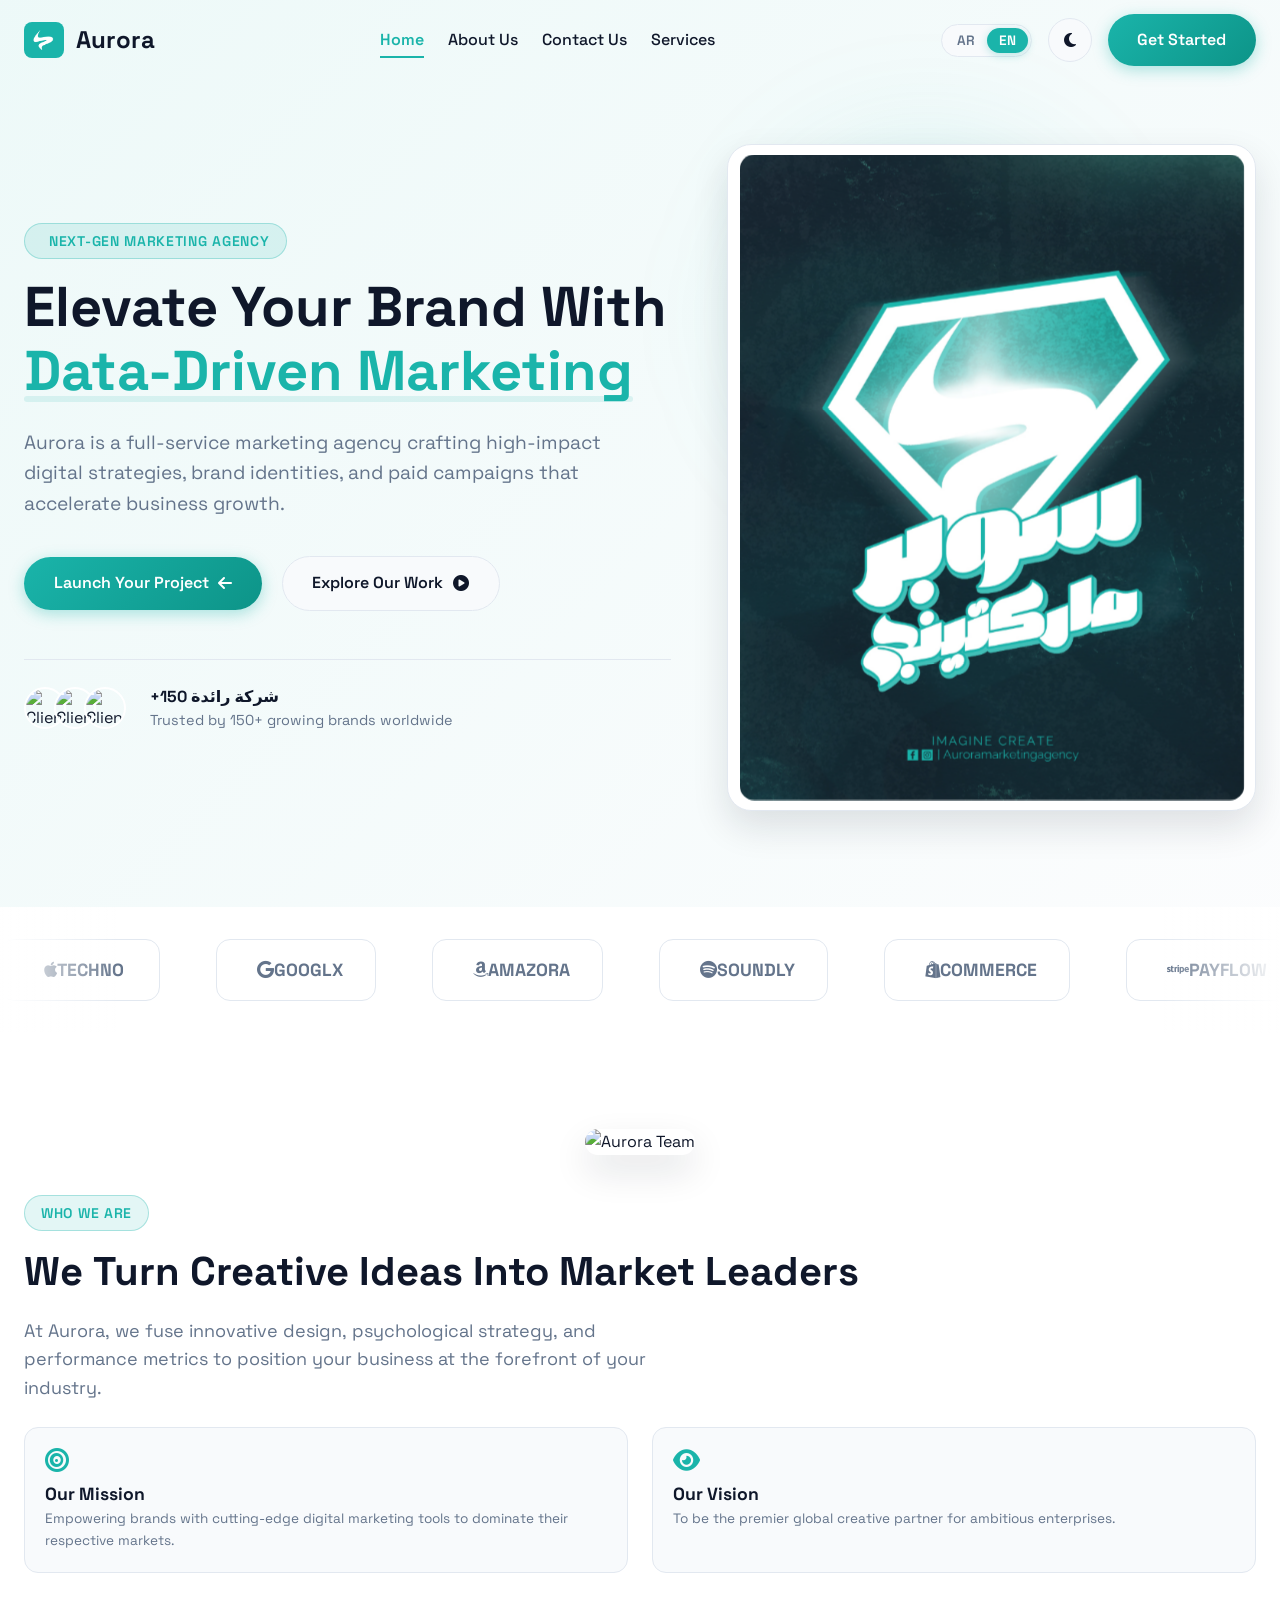
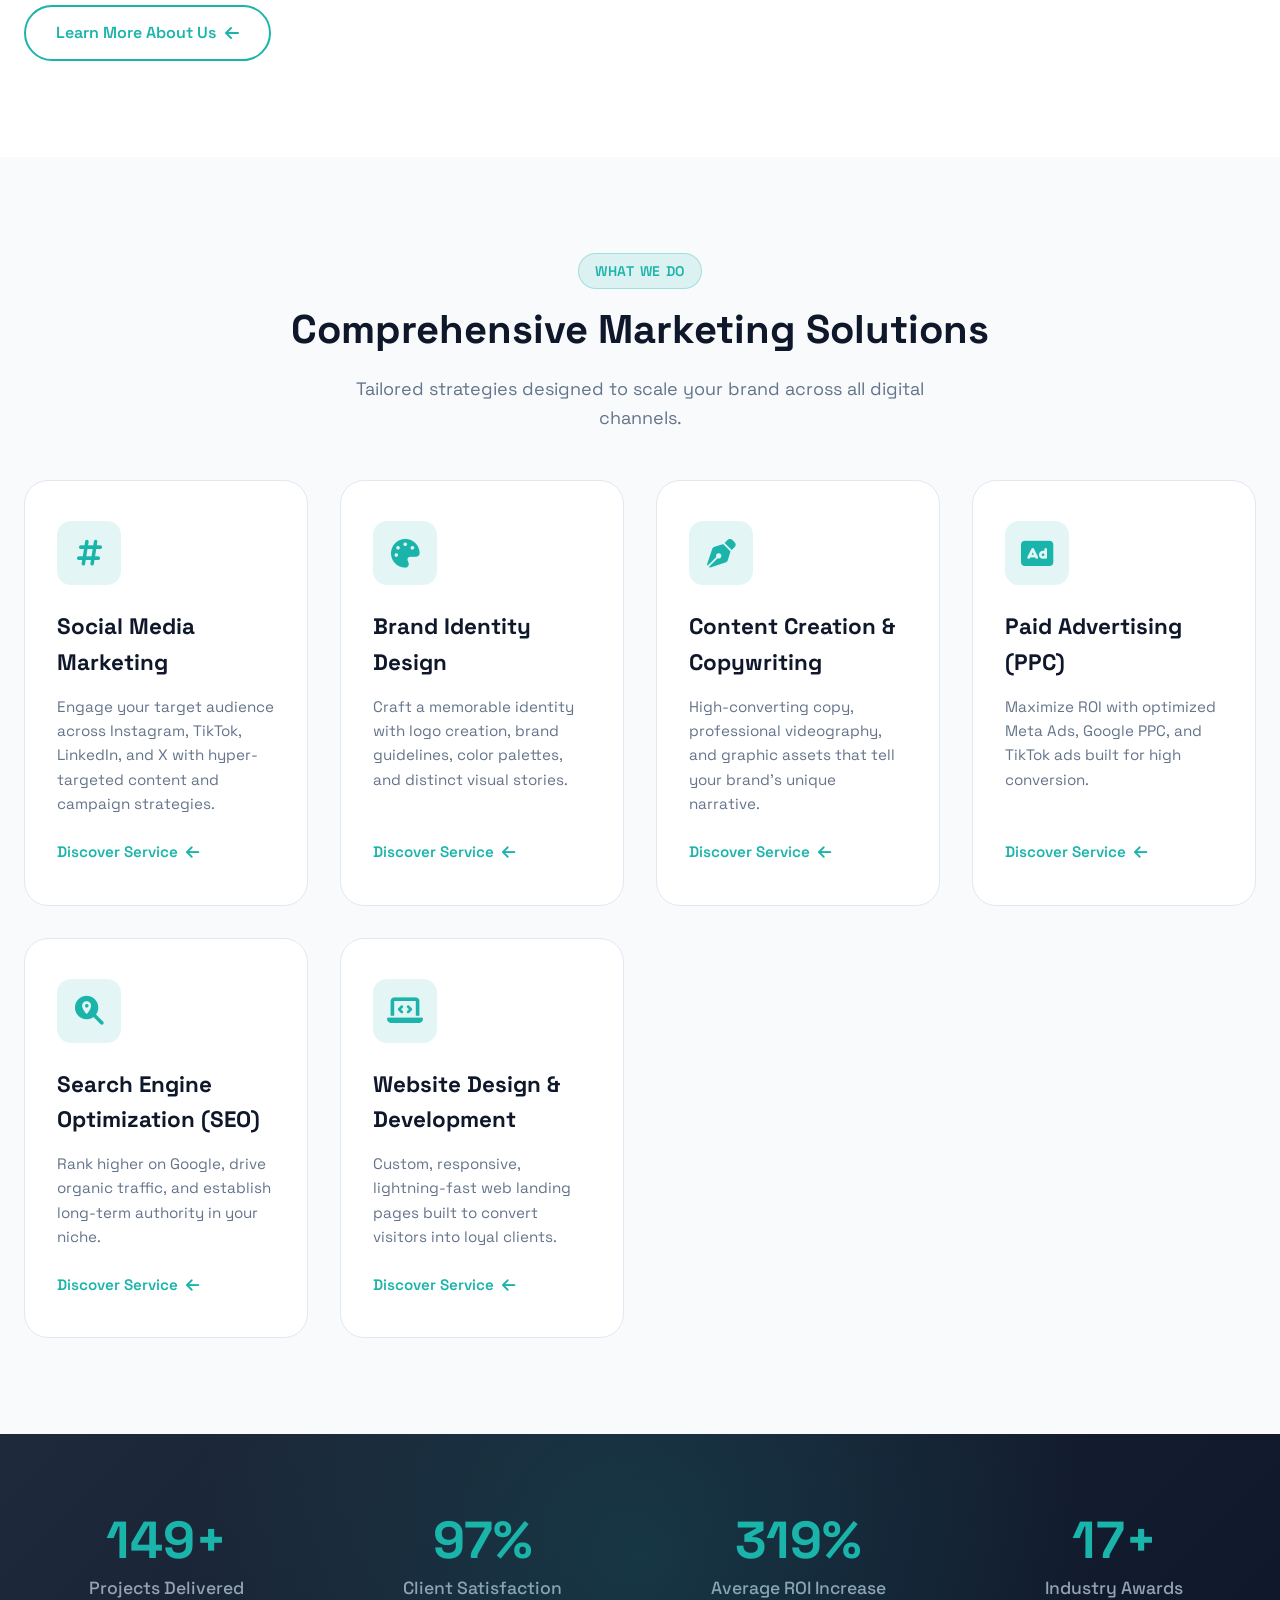
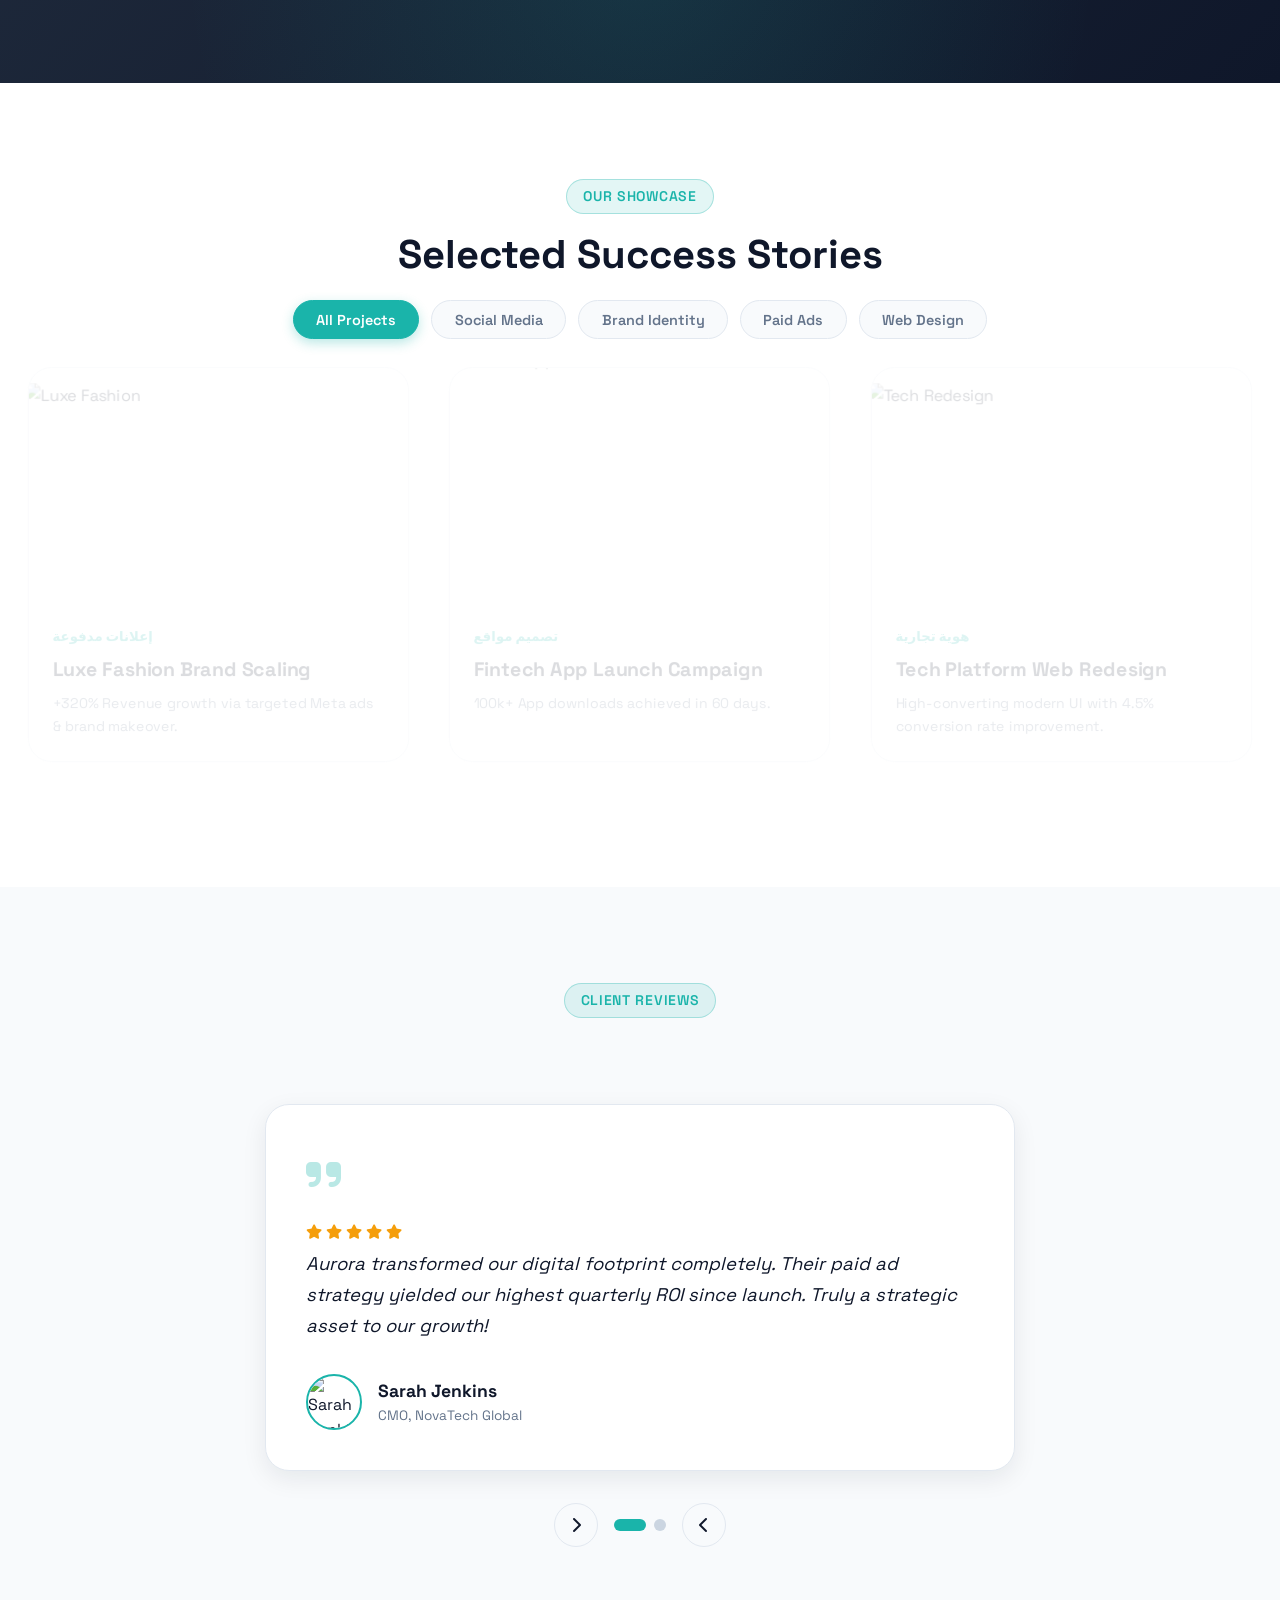
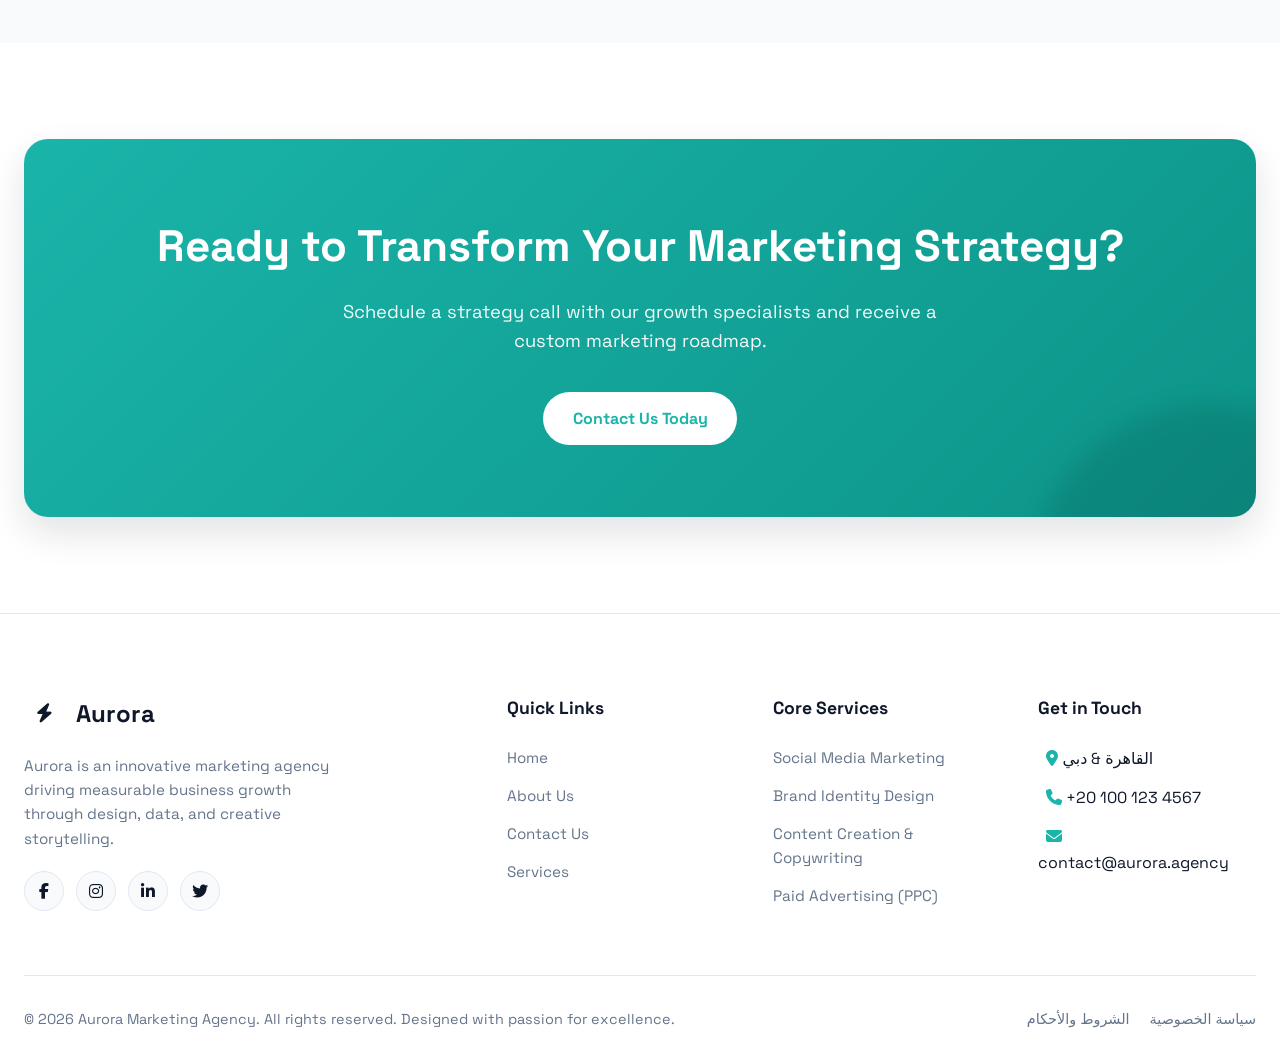
==== commit e486bf94: "edit loading problems with language and animations -1" ====
--- a/index.html
+++ b/index.html
@@ -1,6 +1,17 @@
 <!doctype html>
 <html lang="ar" dir="rtl" data-theme="light">
   <head>
+    <!-- CRITICAL: منع ظهور اللغة الغلط قبل التحميل -->
+    <script>
+      (function () {
+        var lang = localStorage.getItem('aurora_lang') || 'en';
+        var html = document.documentElement;
+        html.setAttribute('lang', lang);
+        html.setAttribute('dir', lang === 'ar' ? 'rtl' : 'ltr');
+        html.style.colorScheme = html.getAttribute('data-theme') || 'light';
+        html.classList.add('aurora-loading');
+      })();
+    </script>
     <meta charset="UTF-8" />
     <meta name="viewport" content="width=device-width, initial-scale=1.0" />
     <title>Aurora Marketing Agency | وكالة تسويق رقمي متكاملة</title>
@@ -56,7 +67,7 @@
   </head>
   <body>
     <!-- Page Loader with Ripple Effect -->
-    <div class="page-loader">
+    <div class="page-loader active">
       <div class="loading-ripple"></div>
     </div>
 
@@ -890,5 +901,62 @@
     <script src="js/navbar.js"></script>
     <script src="animations/aurora-animations.js"></script>
     <script src="js/main.js"></script>
+    <script>
+      (function () {
+        var langReady = false,
+          animReady = false,
+          loadReady = false,
+          startTime = Date.now(),
+          minTime = 1050; // ← أقل وقت عشان الـ ripple يكمل دورة
+
+        function hideLoader() {
+          var elapsed = Date.now() - startTime;
+          var wait = Math.max(0, minTime - elapsed);
+
+          setTimeout(function () {
+            var loader = document.querySelector('.page-loader');
+            if (loader) {
+              loader.classList.remove('active');
+              // اشيله من DOM بعد ما يختفى
+              setTimeout(function () {
+                if (loader.parentNode) loader.parentNode.removeChild(loader);
+              }, 800);
+            }
+          }, wait);
+        }
+
+        function check() {
+          // ← لو عايز تستنى الصور خليها 3 شروط، لو مش عايز استخدم الشرطين بس
+          if (langReady && animReady /* && loadReady */) {
+            hideLoader();
+          }
+        }
+
+        document.addEventListener('aurora:langready', function () {
+          langReady = true;
+          check();
+        });
+
+        document.addEventListener('aurora:animready', function () {
+          animReady = true;
+          check();
+        });
+
+        // ← شيل التعليق ده لو عايز تستنى الصور تحمل
+        /*
+  window.addEventListener('load', function () {
+    loadReady = true;
+    check();
+  });
+  */
+
+        // Fallback
+        setTimeout(function () {
+          if (!langReady || !animReady) {
+            hideLoader();
+          }
+        }, 3500);
+      })();
+    </script>
   </body>
 </html>
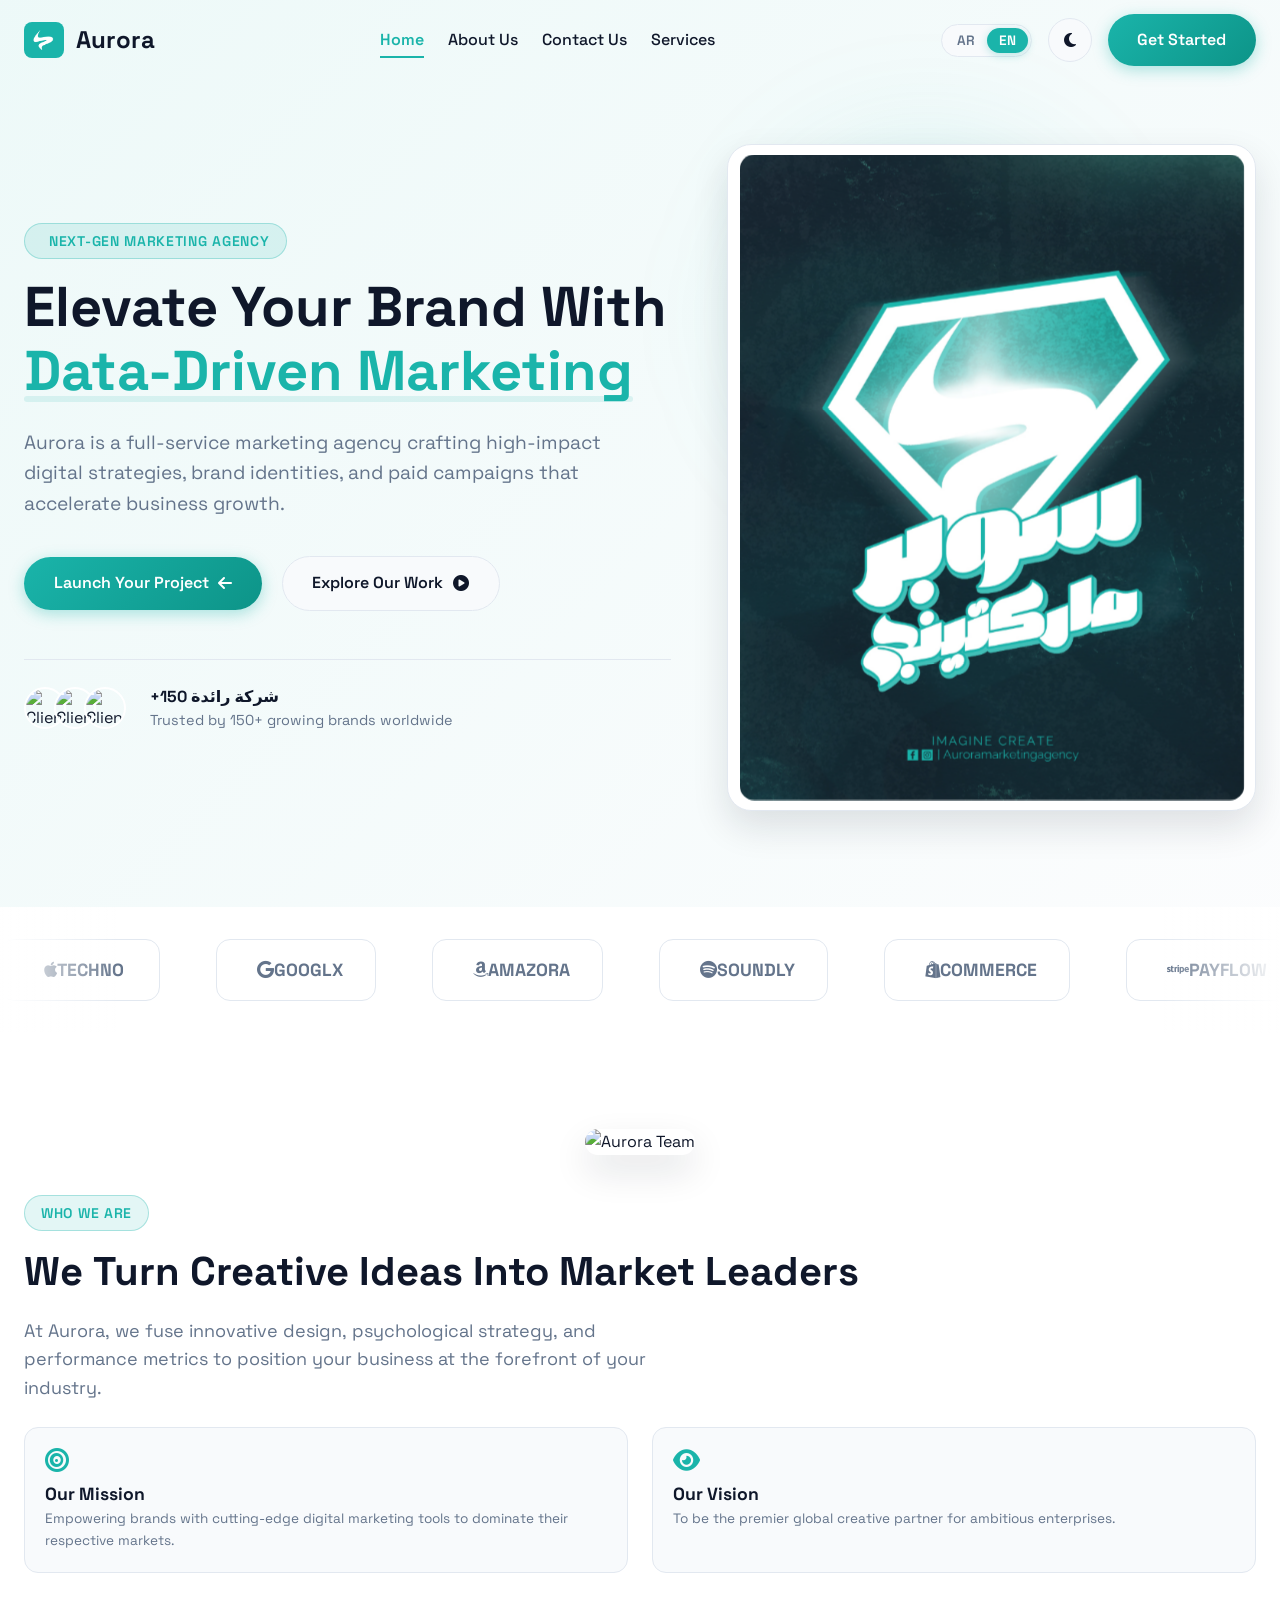
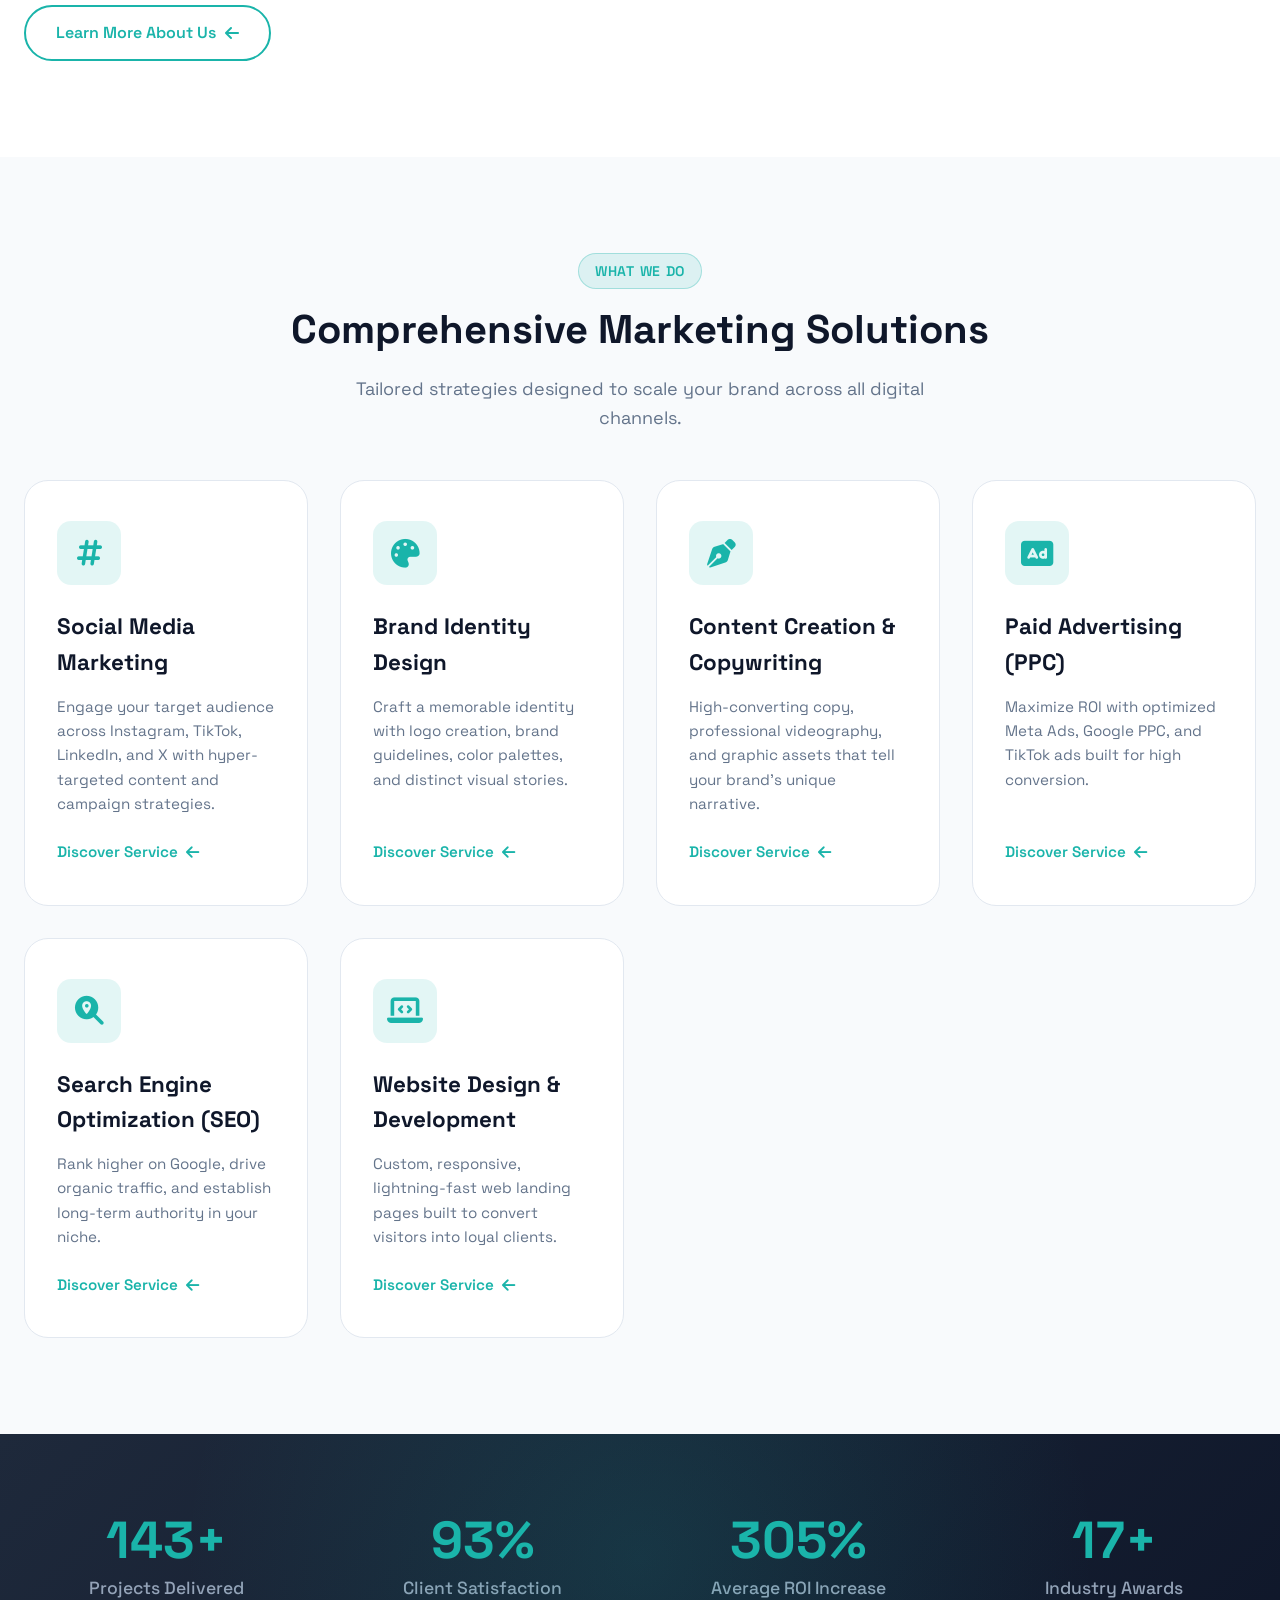
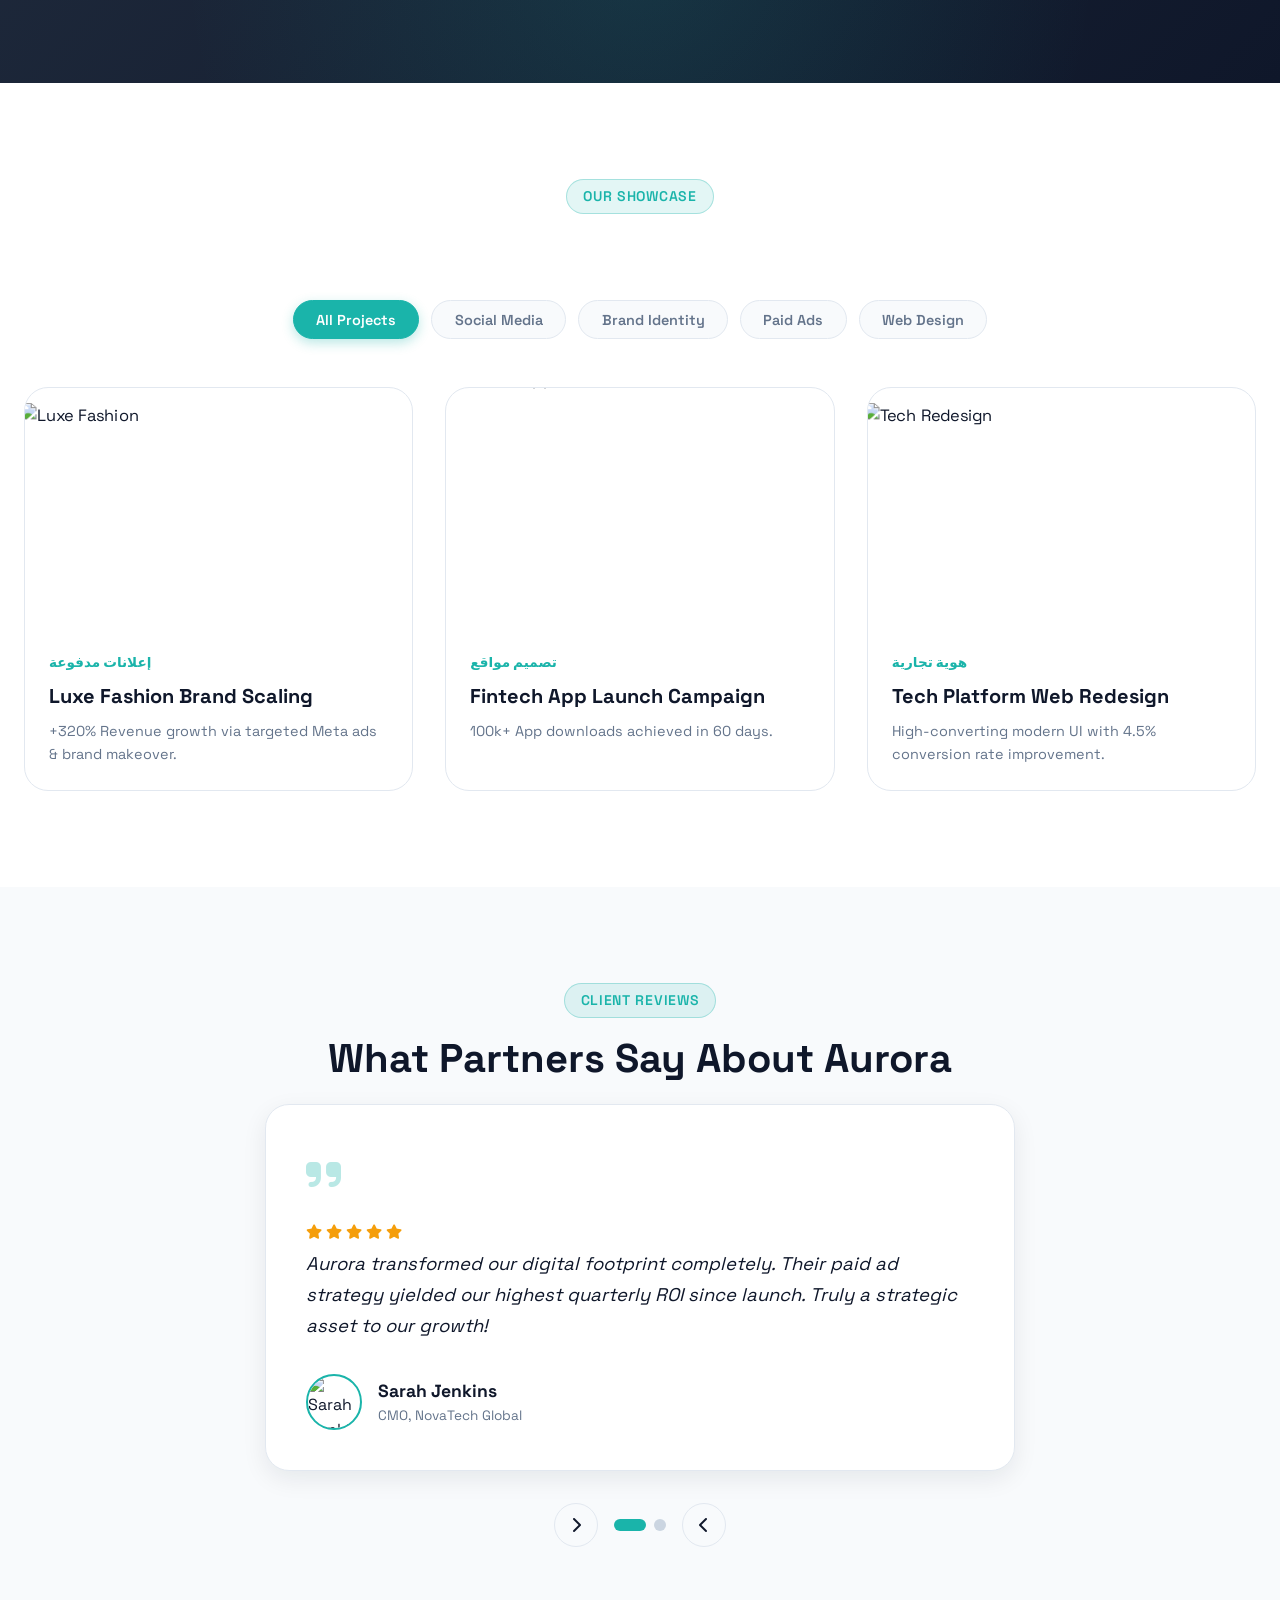
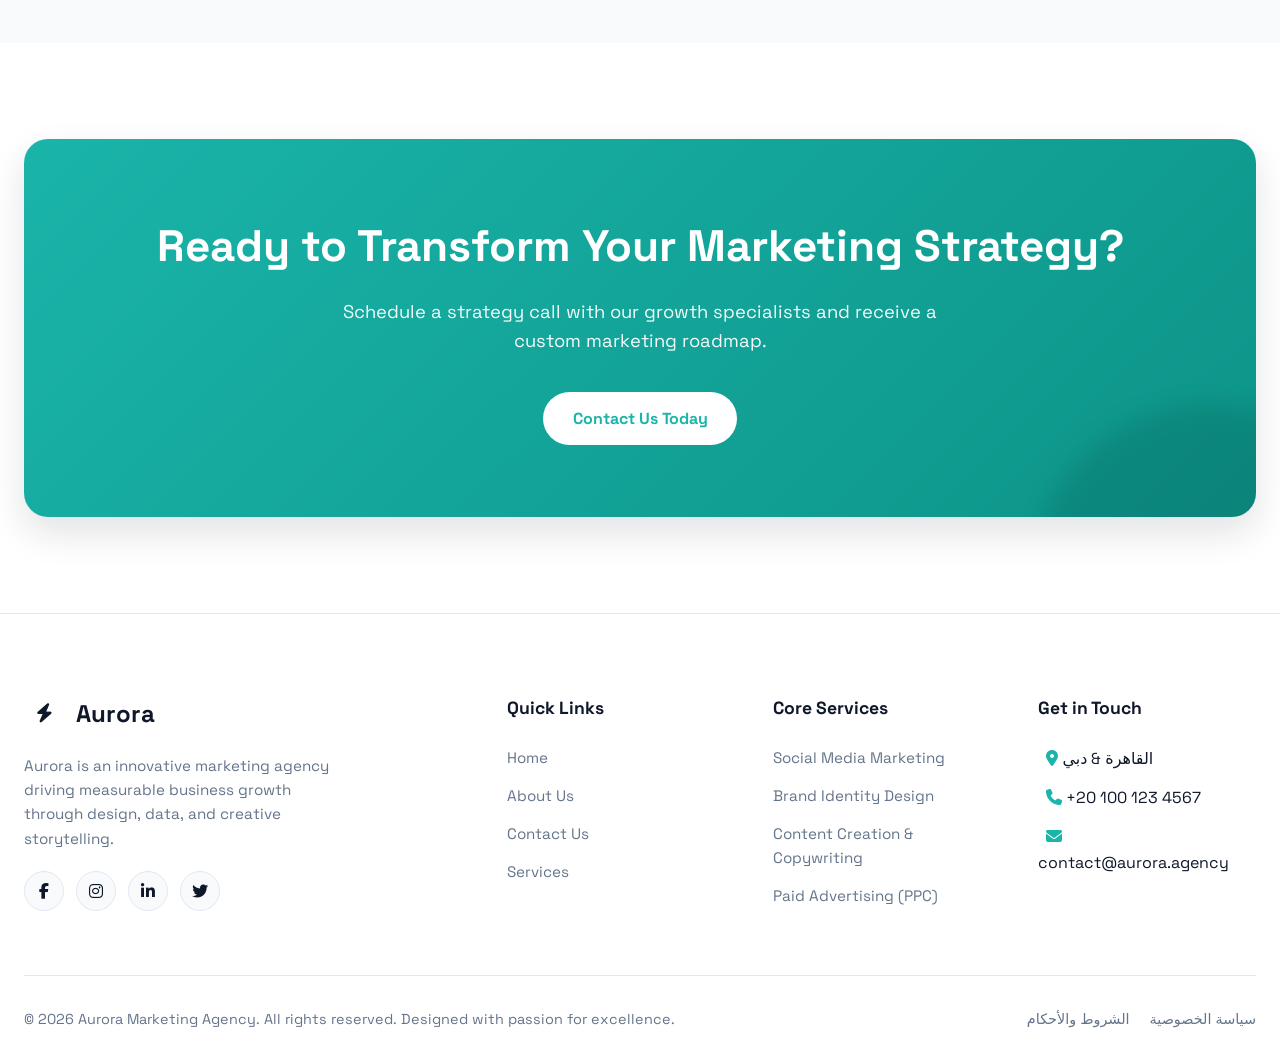
==== commit a74c2f92: "optimizing-1" ====
--- a/index.html
+++ b/index.html
@@ -218,7 +218,7 @@
                 <span data-i18n="hero.btn_primary">اطلاق مشروعك الآن</span>
                 <i class="fas fa-arrow-left"></i>
               </a>
-              <a href="clients.html" class="btn btn-secondary">
+              <a href="services.html" class="btn btn-secondary">
                 <span data-i18n="hero.btn_secondary">استكشف أعمالنا</span>
                 <i class="fas fa-play-circle"></i>
               </a>
@@ -228,14 +228,17 @@
                 <img
                   src="https://images.unsplash.com/photo-1534528741775-53994a69daeb?auto=format&fit=crop&w=100&q=80"
                   alt="Client Avatar 1"
+                  loading="lazy"
                 />
                 <img
                   src="https://images.unsplash.com/photo-1507003211169-0a1dd7228f2d?auto=format&fit=crop&w=100&q=80"
                   alt="Client Avatar 2"
+                  loading="lazy"
                 />
                 <img
                   src="https://images.unsplash.com/photo-1494790108377-be9c29b29330?auto=format&fit=crop&w=100&q=80"
                   alt="Client Avatar 3"
+                  loading="lazy"
                 />
               </div>
               <div class="hero-trust-text">
@@ -320,6 +323,7 @@
               <img
                 src="https://images.unsplash.com/photo-1522071820081-009f0129c71c?auto=format&fit=crop&w=800&q=80"
                 alt="Aurora Team"
+                loading="lazy"
                 style="
                   border-radius: var(--radius-lg);
                   box-shadow: var(--shadow-lg);
@@ -606,6 +610,7 @@
               <img
                 src="https://images.unsplash.com/photo-1511556532299-8f662fc26c06?auto=format&fit=crop&w=600&q=80"
                 alt="Luxe Fashion"
+                loading="lazy"
               />
               <div class="portfolio-overlay">
                 <a
@@ -634,6 +639,7 @@
               <img
                 src="https://images.unsplash.com/photo-1551288049-bebda4e38f71?auto=format&fit=crop&w=600&q=80"
                 alt="Fintech App"
+                loading="lazy"
               />
               <div class="portfolio-overlay">
                 <a
@@ -664,6 +670,7 @@
               <img
                 src="https://images.unsplash.com/photo-1507679799987-c73779587ccf?auto=format&fit=crop&w=600&q=80"
                 alt="Tech Redesign"
+                loading="lazy"
               />
               <div class="portfolio-overlay">
                 <a
--- a/css/style.css
+++ b/css/style.css
@@ -352,31 +352,43 @@
 .mobile-drawer {
   position: fixed;
   top: 0;
-  right: -100%;
+  right: 0;
   width: 300px;
-  height: 100vh;
+  height: 100dvh;
   background-color: var(--bg-card);
   box-shadow: var(--shadow-lg);
   z-index: 1050;
   padding: 2rem 1.5rem;
+  padding-bottom: calc(2rem + env(safe-area-inset-bottom, 0px));
   display: flex;
   flex-direction: column;
   justify-content: space-between;
-  transition: right var(--transition-normal);
+  transform: translateX(100%);
+  opacity: 0;
+  visibility: hidden;
+  transition:
+    transform 220ms cubic-bezier(0.22, 1, 0.36, 1),
+    opacity 220ms ease;
+  will-change: transform, opacity;
+  overflow-y: auto;
+  -webkit-overflow-scrolling: touch;
+  touch-action: pan-y;
 }
 
 [dir='rtl'] .mobile-drawer {
+  left: 0;
   right: auto;
-  left: -100%;
-  transition: left var(--transition-normal);
+  transform: translateX(-100%);
 }
 
 .mobile-drawer.open {
-  right: 0;
-}
-
-[dir='rtl'] .mobile-drawer.open {
-  left: 0;
+  transform: translateX(0);
+  opacity: 1;
+  visibility: visible;
+}
+
+.mobile-drawer .btn {
+  margin-bottom: env(safe-area-inset-bottom, 12px);
 }
 
 .drawer-overlay {
@@ -384,13 +396,14 @@
   top: 0;
   left: 0;
   width: 100vw;
-  height: 100vh;
+  height: 100dvh;
   background-color: rgba(15, 23, 42, 0.6);
   backdrop-filter: blur(4px);
   z-index: 1040;
   opacity: 0;
   pointer-events: none;
-  transition: opacity var(--transition-normal);
+  transition: opacity 220ms ease;
+  will-change: opacity;
 }
 
 .drawer-overlay.open {
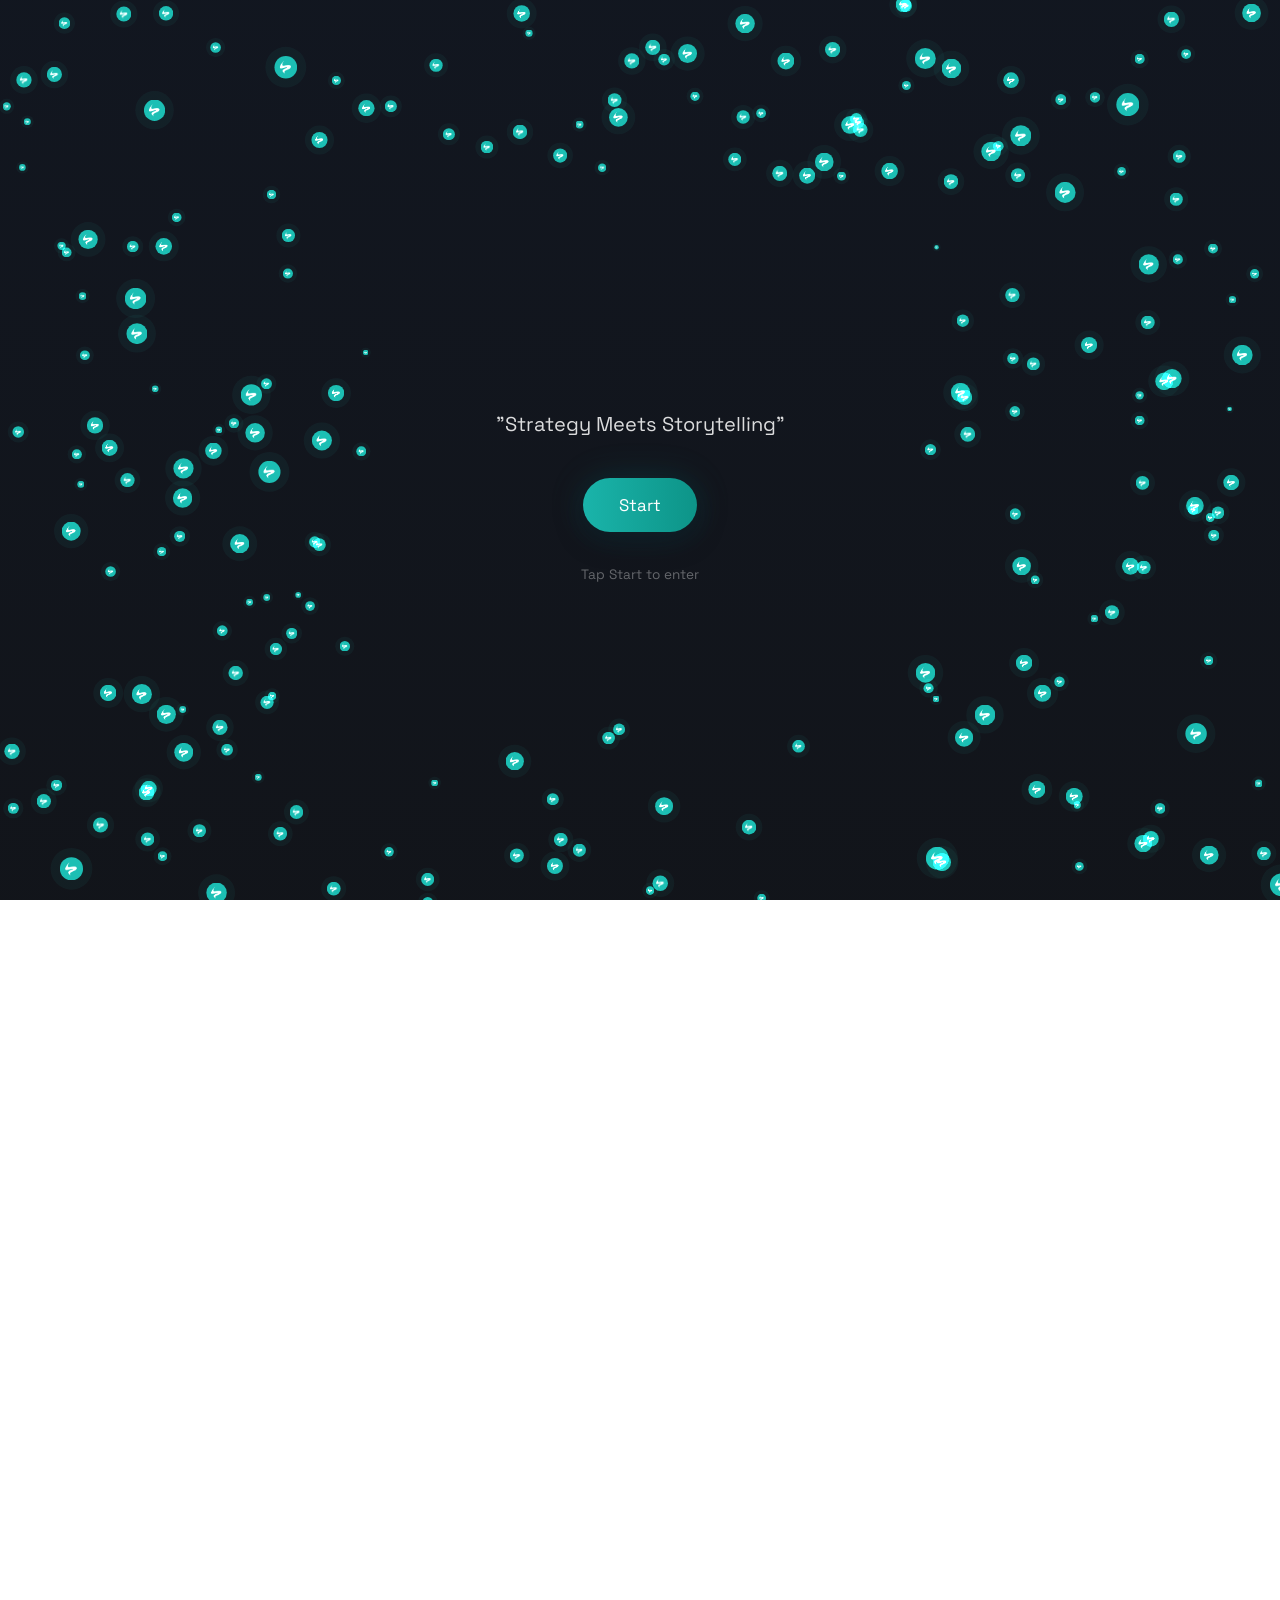
==== commit 6d47c8c3: "adding splash overlay" ====
--- a/index.html
+++ b/index.html
@@ -45,6 +45,7 @@
     <!-- Stylesheets -->
     <link rel="stylesheet" href="css/style.css" />
     <link rel="stylesheet" href="css/responsive.css" />
+    <link rel="stylesheet" href="css/splash.css" />
     <link rel="stylesheet" href="animations/aurora-animations.css" />
 
     <!-- FontAwesome 6 Icons CDN -->
@@ -218,7 +219,7 @@
                 <span data-i18n="hero.btn_primary">اطلاق مشروعك الآن</span>
                 <i class="fas fa-arrow-left"></i>
               </a>
-              <a href="services.html" class="btn btn-secondary">
+              <a href="clients.html" class="btn btn-secondary">
                 <span data-i18n="hero.btn_secondary">استكشف أعمالنا</span>
                 <i class="fas fa-play-circle"></i>
               </a>
@@ -905,6 +906,11 @@
     <!-- Scripts -->
     <script src="js/theme.js"></script>
     <script src="js/language.js"></script>
+    <script
+      src="https://cdnjs.cloudflare.com/ajax/libs/gsap/3.12.2/gsap.min.js"
+      defer
+    ></script>
+    <script src="js/intro.js" defer></script>
     <script src="js/navbar.js"></script>
     <script src="animations/aurora-animations.js"></script>
     <script src="js/main.js"></script>
--- a/css/style.css
+++ b/css/style.css
@@ -4,7 +4,7 @@
 
 @import url('./variables.css');
 @import url('./animation.css');
-@import url('https://fonts.googleapis.com/css2?family=Readex+Pro:wght@300;400;500;600;700;800&family=Space+Grotesk:wght@300;400;500;600;700&display=swap');
+@import url('https://fonts.googleapis.com/css2?family=Caveat:wght@400;500;600;700&family=Readex+Pro:wght@300;400;500;600;700;800&family=Space+Grotesk:wght@300;400;500;600;700&display=swap');
 
 /* --- Base & Reset --- */
 *,
@@ -253,8 +253,9 @@
   display: flex;
   align-items: center;
   gap: 0.75rem;
-  font-size: 1.5rem;
+  font-size: 1.8rem;
   font-weight: 800;
+  font-family: var(--font-logo);
   color: var(--text-main);
 }
 
@@ -365,7 +366,7 @@
   justify-content: space-between;
   transform: translateX(100%);
   opacity: 0;
-  visibility: hidden;
+  pointer-events: none;
   transition:
     transform 220ms cubic-bezier(0.22, 1, 0.36, 1),
     opacity 220ms ease;
@@ -384,7 +385,7 @@
 .mobile-drawer.open {
   transform: translateX(0);
   opacity: 1;
-  visibility: visible;
+  pointer-events: auto;
 }
 
 .mobile-drawer .btn {
--- a/css/splash.css
+++ b/css/splash.css
@@ -0,0 +1,189 @@
+/* Intro Splash Overlay */
+:root {
+  --splash-bg: #0b1220; /* dark elegant */
+  --splash-glow: rgba(26, 180, 170, 0.18);
+}
+
+.intro-overlay {
+  position: fixed;
+  inset: 0;
+  width: 100vw;
+  height: 100vh;
+  background: linear-gradient(
+    180deg,
+    rgba(5, 10, 20, 0.95),
+    rgba(5, 8, 14, 0.95)
+  );
+  display: flex;
+  align-items: center;
+  justify-content: center;
+  z-index: 2000;
+  overflow: hidden;
+  transition:
+    opacity 420ms ease,
+    visibility 420ms ease;
+}
+
+.intro-overlay.hidden {
+  opacity: 0;
+  visibility: hidden;
+  pointer-events: none;
+}
+
+.intro-canvas {
+  position: absolute;
+  inset: 0;
+  width: 100%;
+  height: 100%;
+}
+
+.intro-content {
+  position: relative;
+  z-index: 2010;
+  display: inline-flex;
+  flex-direction: column;
+  align-items: center;
+  text-align: center;
+  color: #fff;
+  padding: 2rem;
+  max-width: 90ch;
+  gap: 1rem;
+}
+
+.intro-brand {
+  font-family: var(--font-logo, 'Caveat', cursive);
+  font-size: clamp(2.5rem, 6vw, 4.5rem);
+  margin: 0 0 0.35rem 0;
+  color: #fff;
+  letter-spacing: 0.02em;
+  direction: ltr !important;
+  unicode-bidi: isolate-override;
+  white-space: nowrap;
+  display: inline-flex;
+  align-items: center;
+  justify-content: center;
+  line-height: 1;
+  min-height: 1em;
+  min-width: 5ch;
+  opacity: 0;
+  transform: translateY(18px);
+}
+
+.intro-start-btn {
+  touch-action: manipulation;
+}
+
+.intro-quote {
+  color: rgba(255, 255, 255, 0.85);
+  font-size: clamp(1rem, 2.2vw, 1.25rem);
+  margin: 0 0 1.4rem 0;
+  opacity: 0;
+  transform: translateY(8px);
+  animation: quoteIn 900ms 240ms cubic-bezier(0.2, 0.9, 0.25, 1) forwards;
+}
+
+@keyframes quoteIn {
+  to {
+    opacity: 1;
+    transform: translateY(0);
+  }
+}
+
+.intro-quote.pulse {
+  animation: quotePulse 3.4s ease-in-out infinite;
+}
+
+@keyframes quotePulse {
+  0%,
+  100% {
+    opacity: 1;
+    transform: translateY(0);
+  }
+  40% {
+    opacity: 0.88;
+    transform: translateY(3px);
+  }
+  80% {
+    opacity: 1;
+    transform: translateY(0);
+  }
+}
+
+.intro-start-btn {
+  display: inline-flex;
+  align-items: center;
+  justify-content: center;
+  gap: 0.6rem;
+  padding: 1rem 2.25rem;
+  font-size: 1.05rem;
+  border-radius: 9999px;
+  background: linear-gradient(90deg, var(--primary-color), #0d9488);
+  color: #fff;
+  border: none;
+  cursor: pointer;
+  touch-action: manipulation;
+  user-select: none;
+  box-shadow:
+    0 8px 28px rgba(10, 20, 30, 0.45),
+    0 0 36px var(--splash-glow);
+  opacity: 1;
+  transform: translateY(0) scale(1);
+  transition:
+    transform 180ms ease,
+    box-shadow 180ms ease,
+    background 180ms ease,
+    opacity 180ms ease;
+}
+
+.intro-start-btn:hover,
+.intro-start-btn.hover {
+  transform: translateY(-2px) scale(1.05);
+  box-shadow:
+    0 14px 46px rgba(10, 20, 30, 0.58),
+    0 0 70px rgba(26, 180, 170, 0.18);
+}
+
+.intro-start-btn:active,
+.intro-start-btn.pressed {
+  transform: translateY(2px) scale(0.96);
+  box-shadow:
+    0 6px 18px rgba(10, 20, 30, 0.45),
+    0 0 24px rgba(26, 180, 170, 0.16);
+}
+
+/* subtle creditless close hint */
+.intro-hint {
+  margin-top: 1rem;
+  color: rgba(255, 255, 255, 0.35);
+  font-size: 0.85rem;
+  opacity: 0;
+  transform: translateY(6px);
+  animation: hintIn 900ms 700ms cubic-bezier(0.2, 0.9, 0.25, 1) forwards;
+}
+
+@keyframes hintIn {
+  to {
+    opacity: 1;
+    transform: translateY(0);
+  }
+}
+
+body.intro-active {
+  overflow: hidden;
+}
+
+body.intro-active > :not(.intro-overlay) {
+  visibility: hidden;
+  opacity: 0;
+  pointer-events: none;
+}
+
+/* small screens spacing */
+@media (max-width: 520px) {
+  .intro-content {
+    padding: 1.25rem;
+  }
+  .intro-quote {
+    font-size: 0.95rem;
+  }
+}
